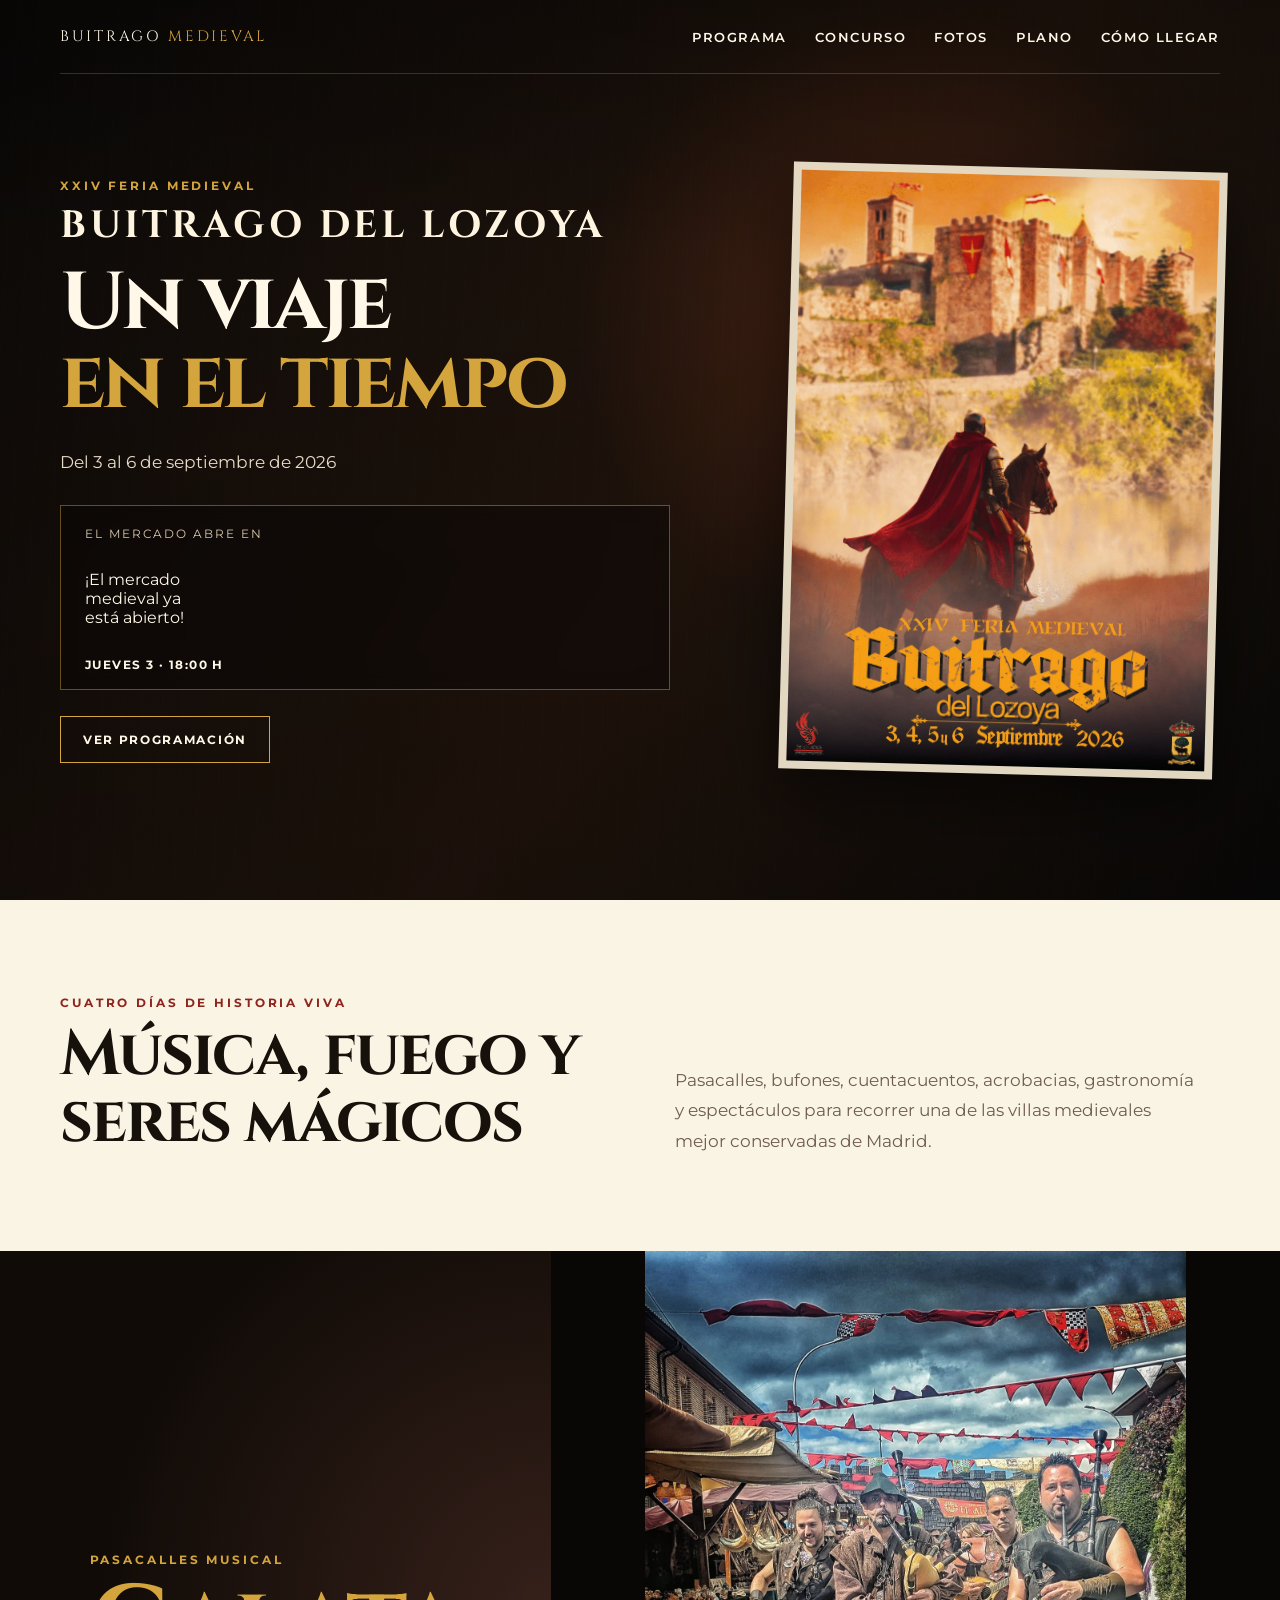
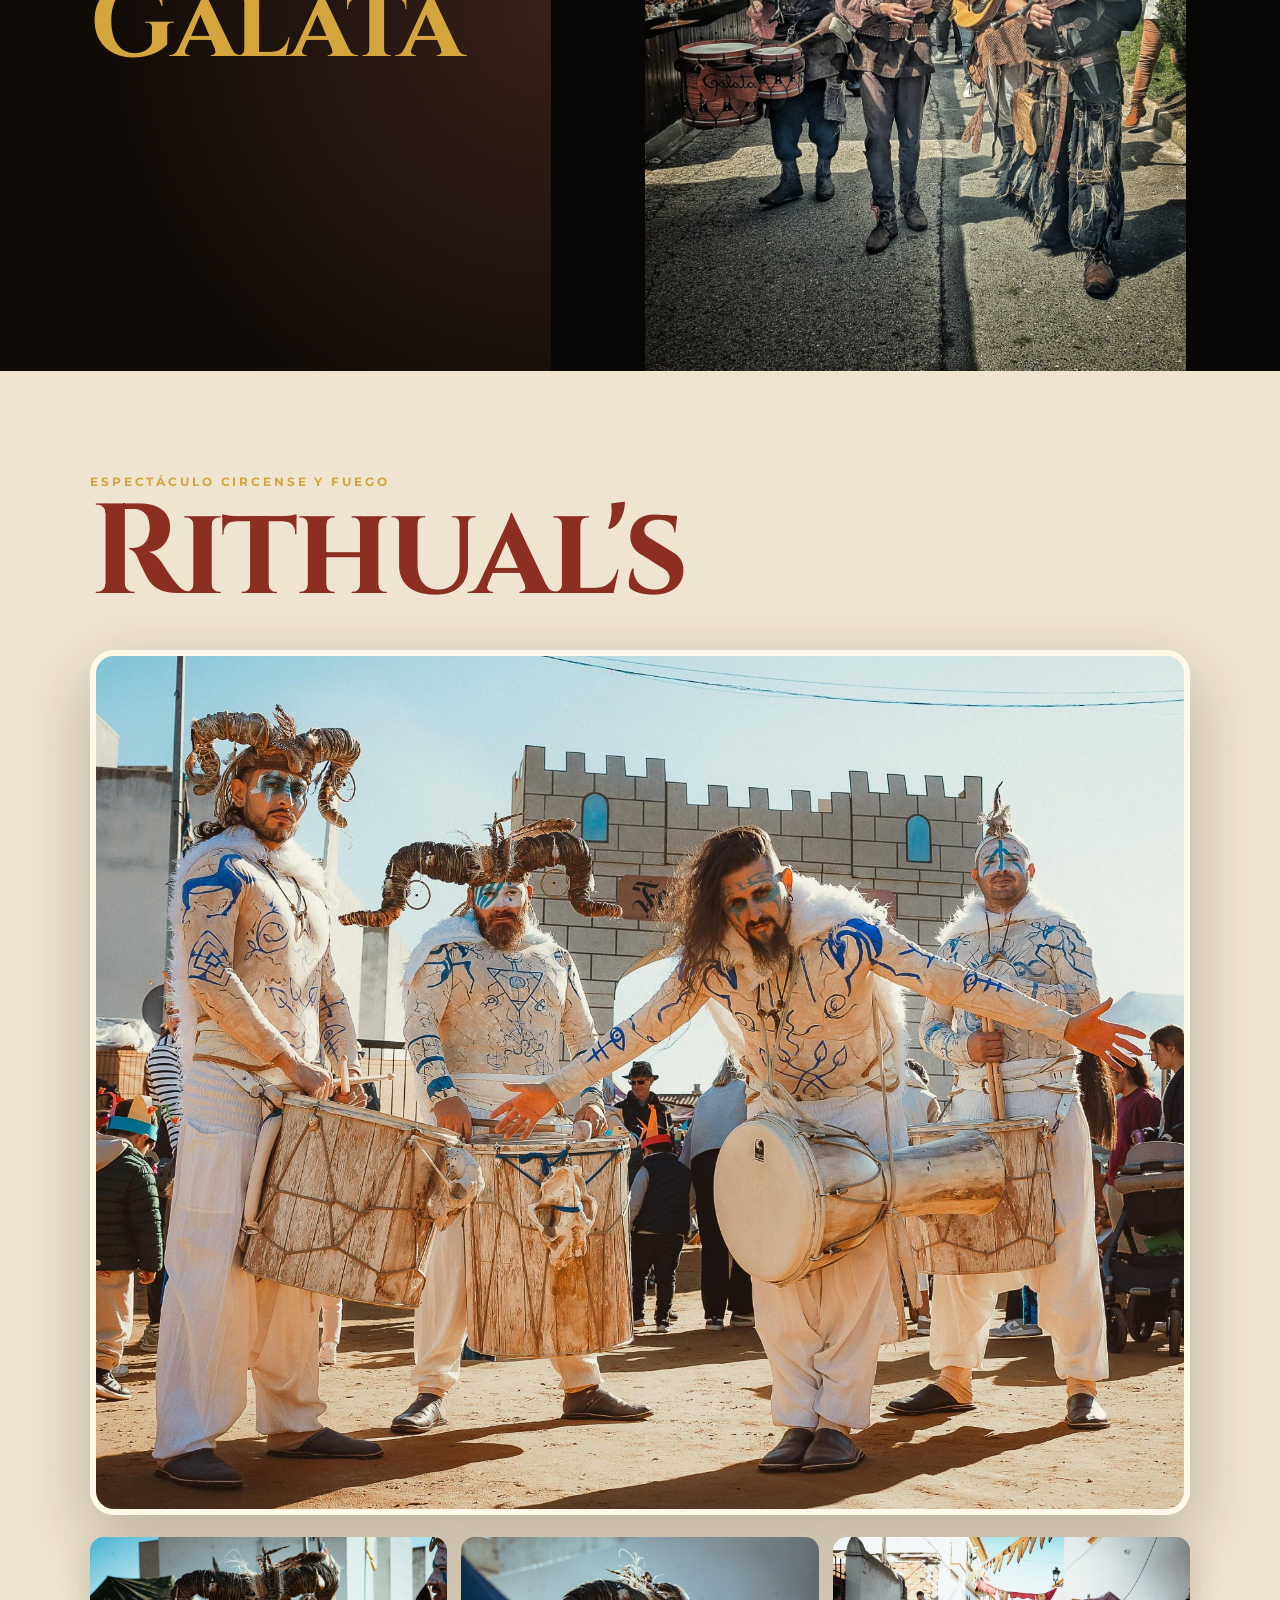
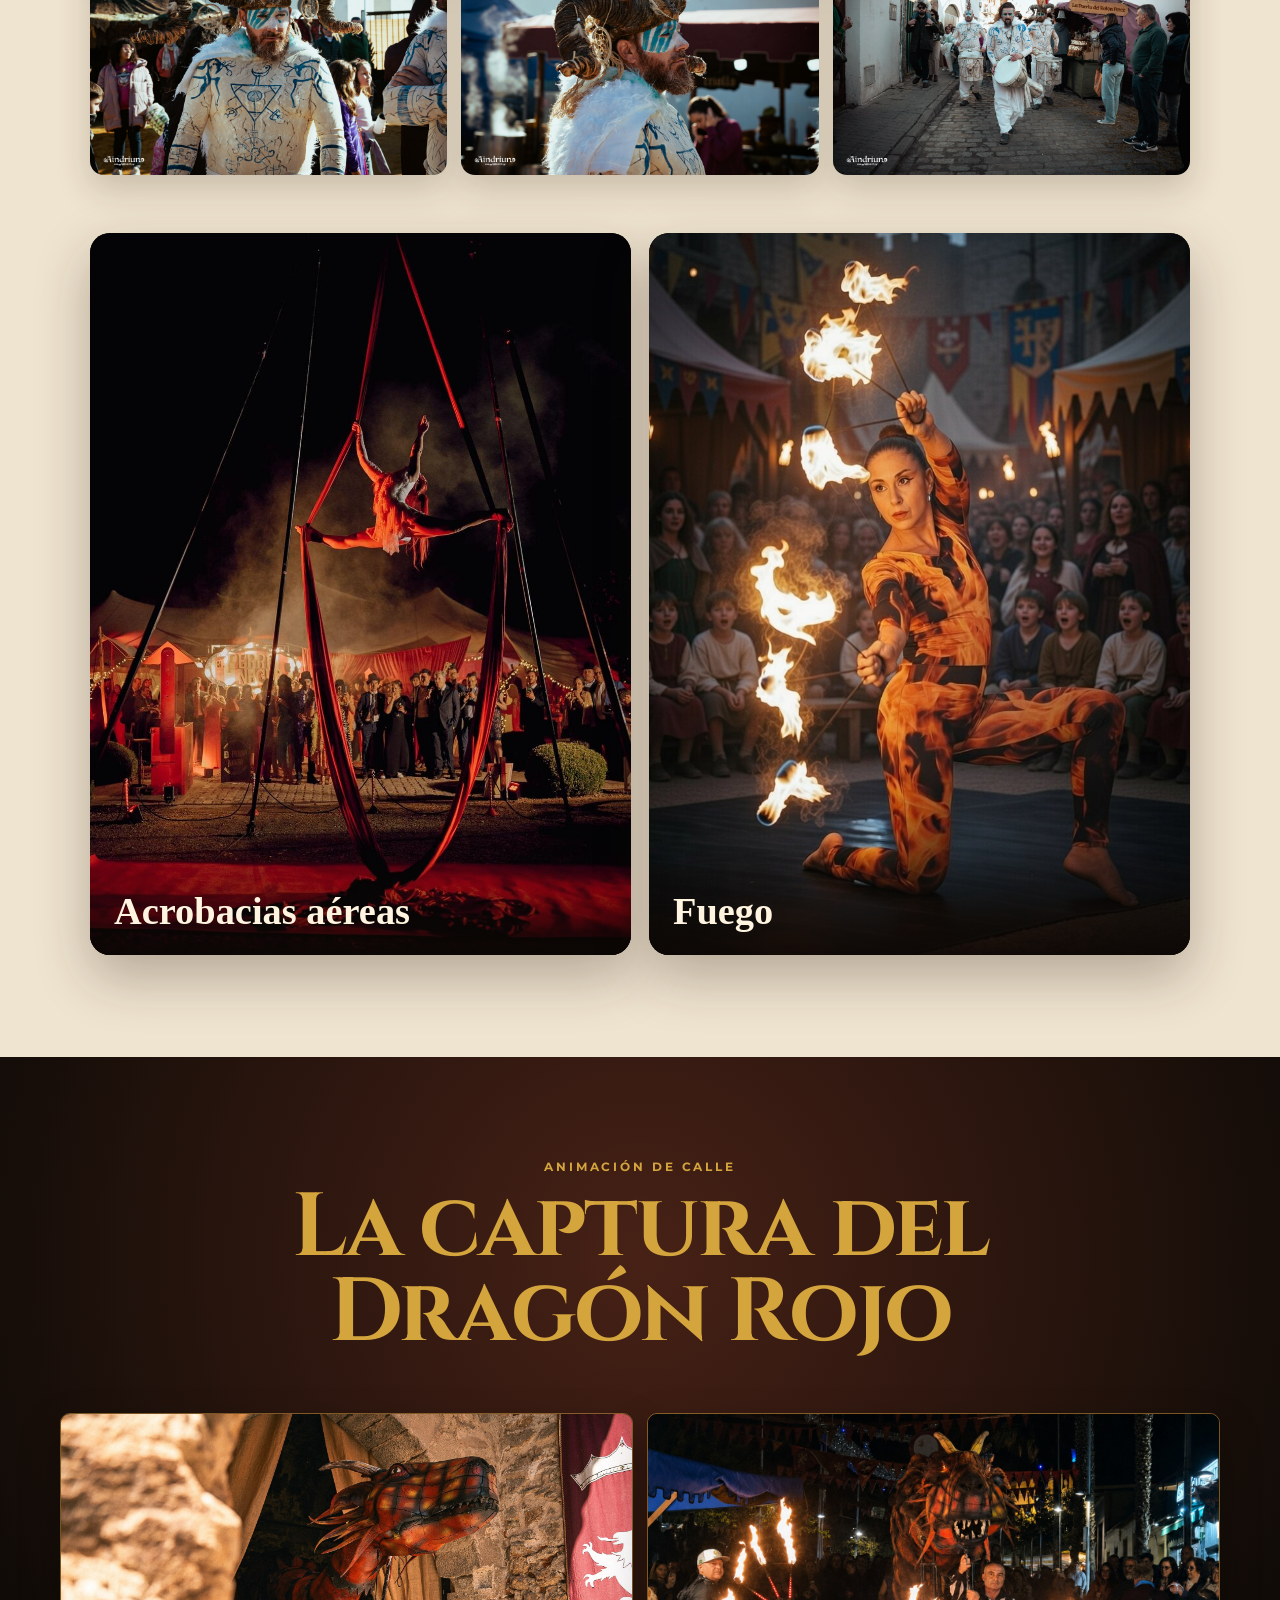
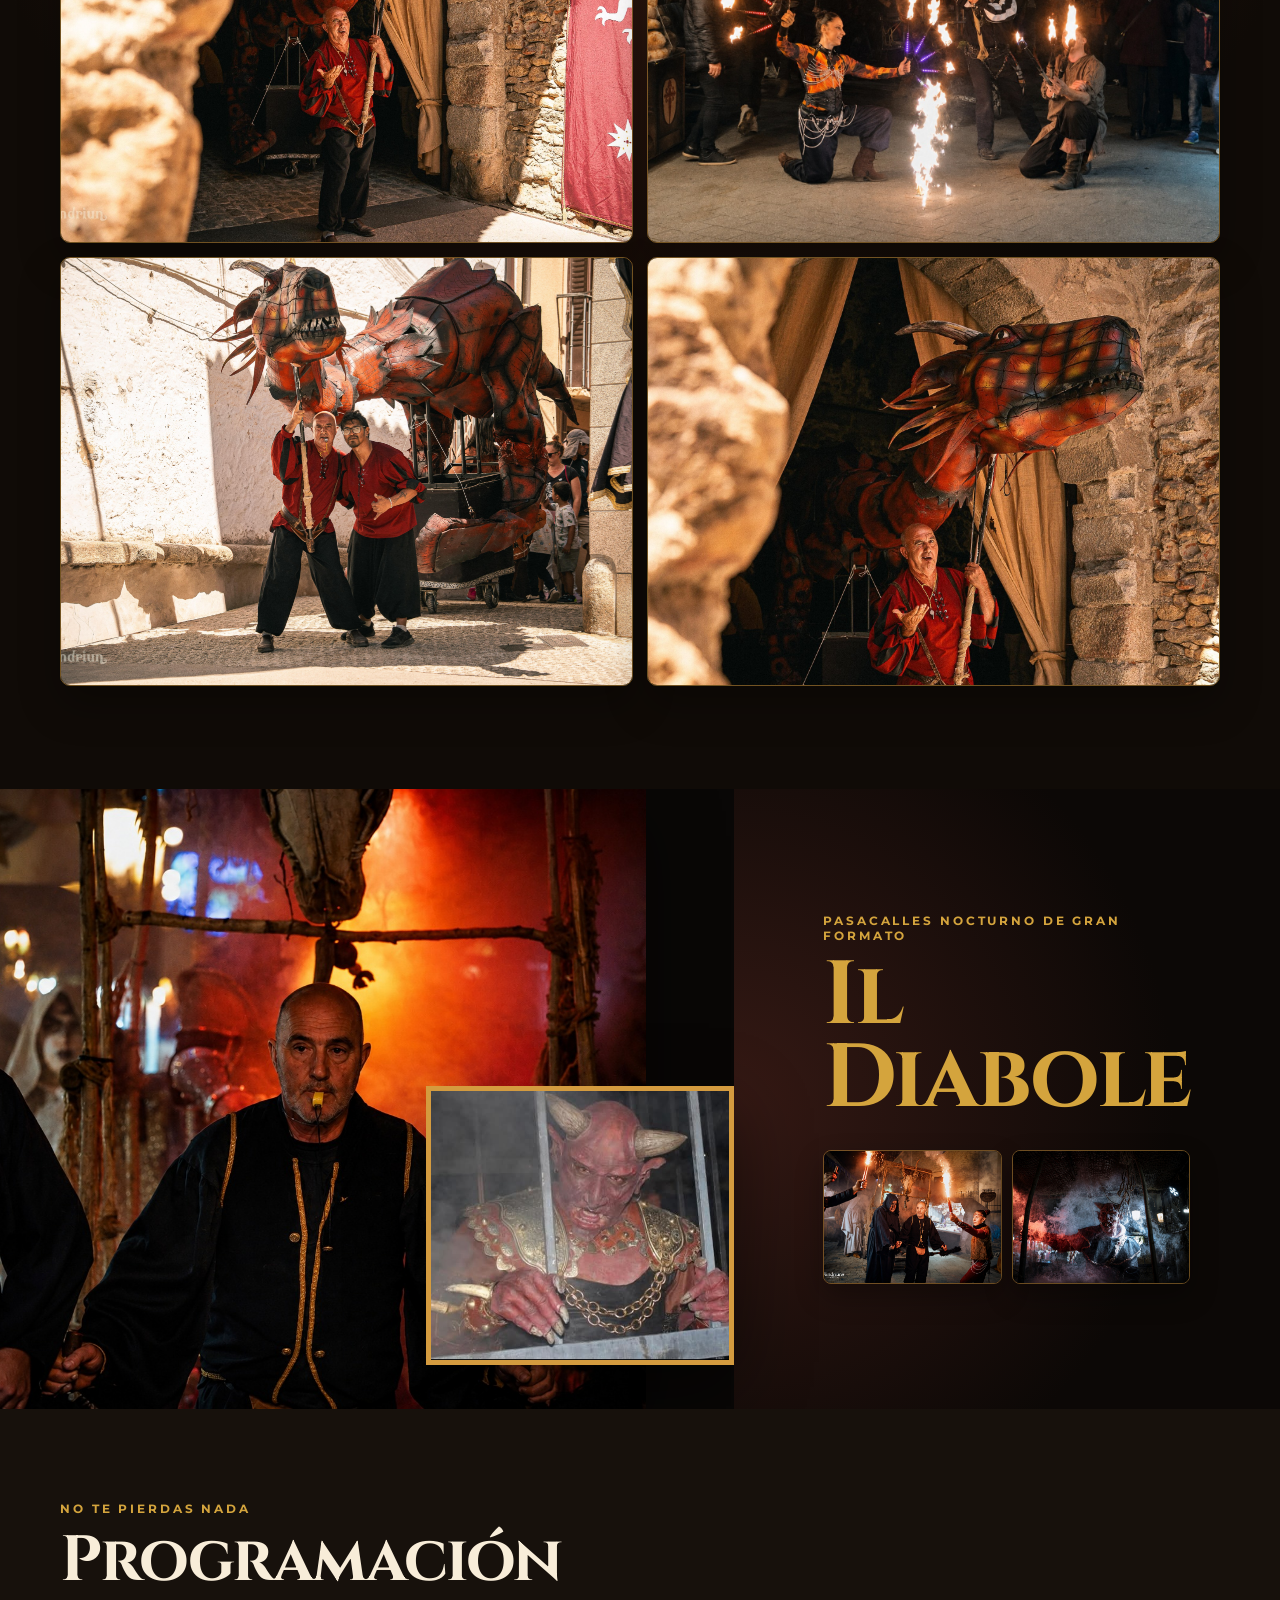
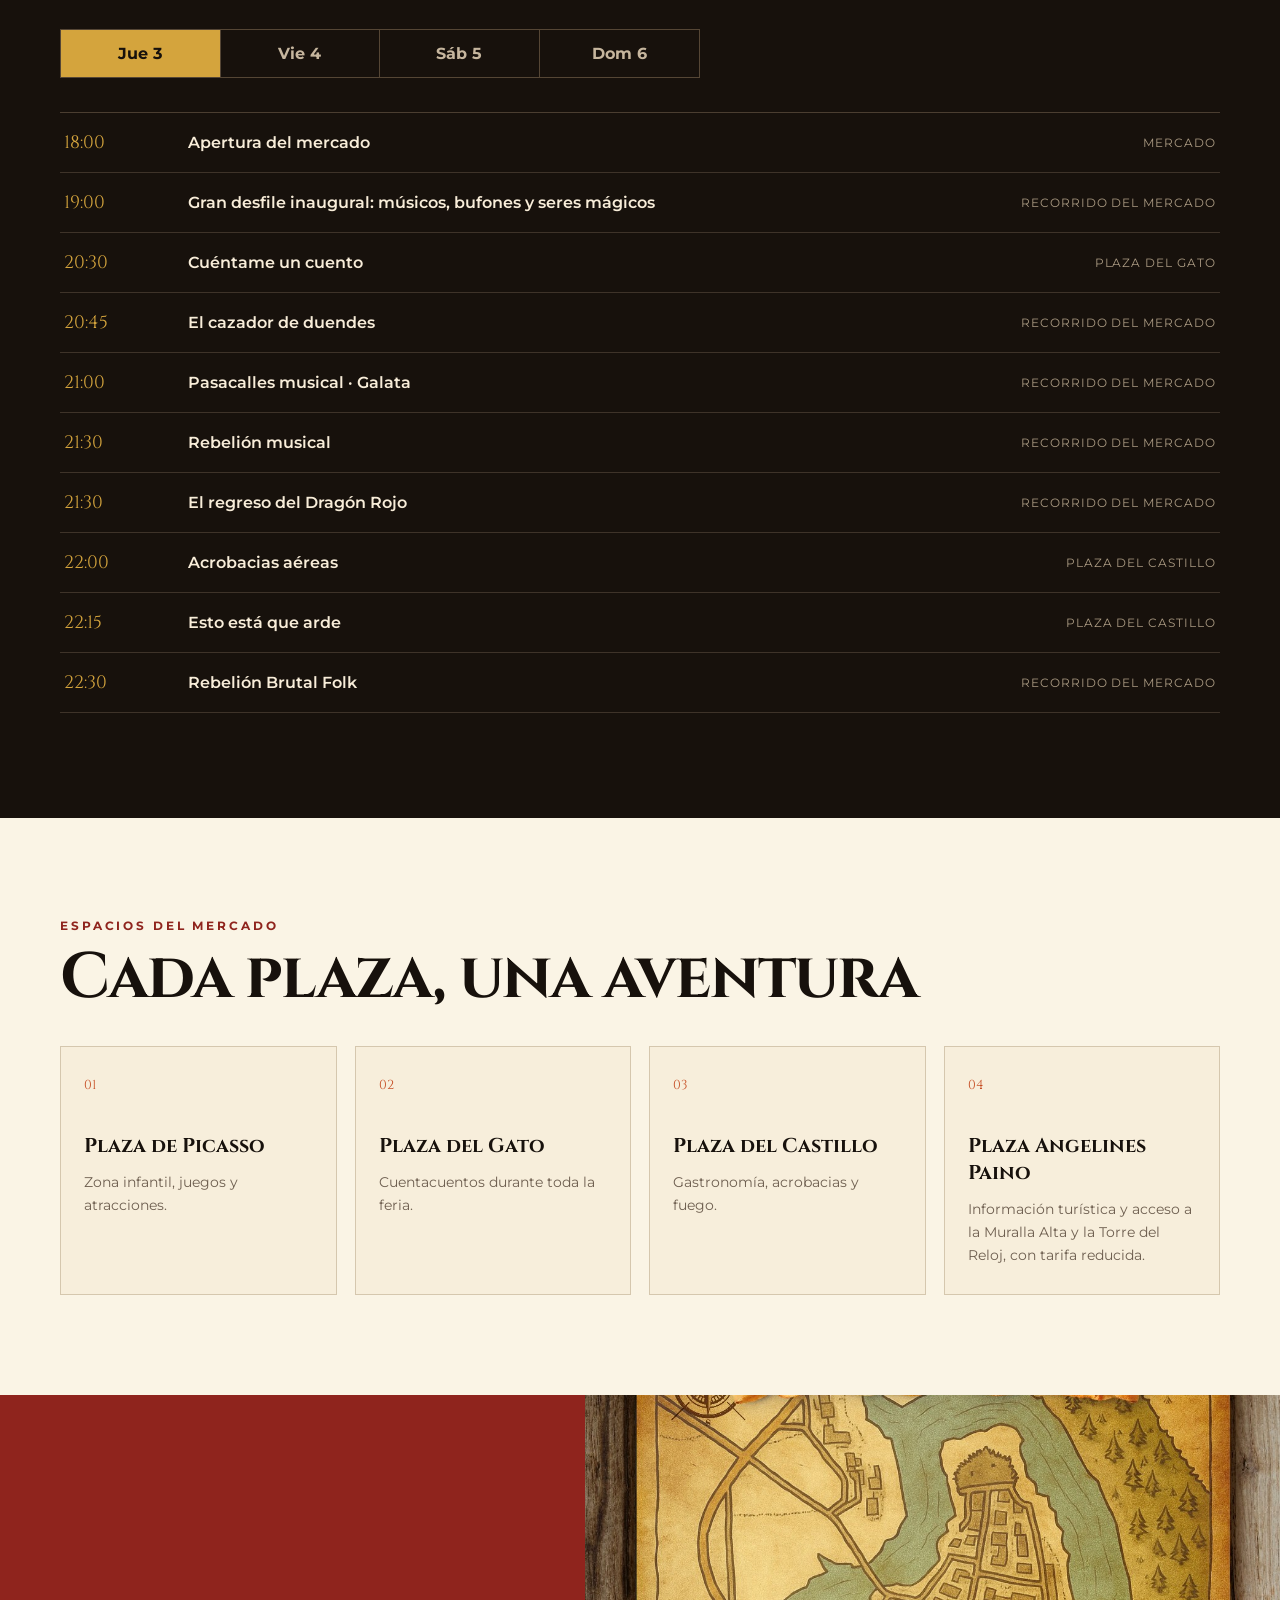
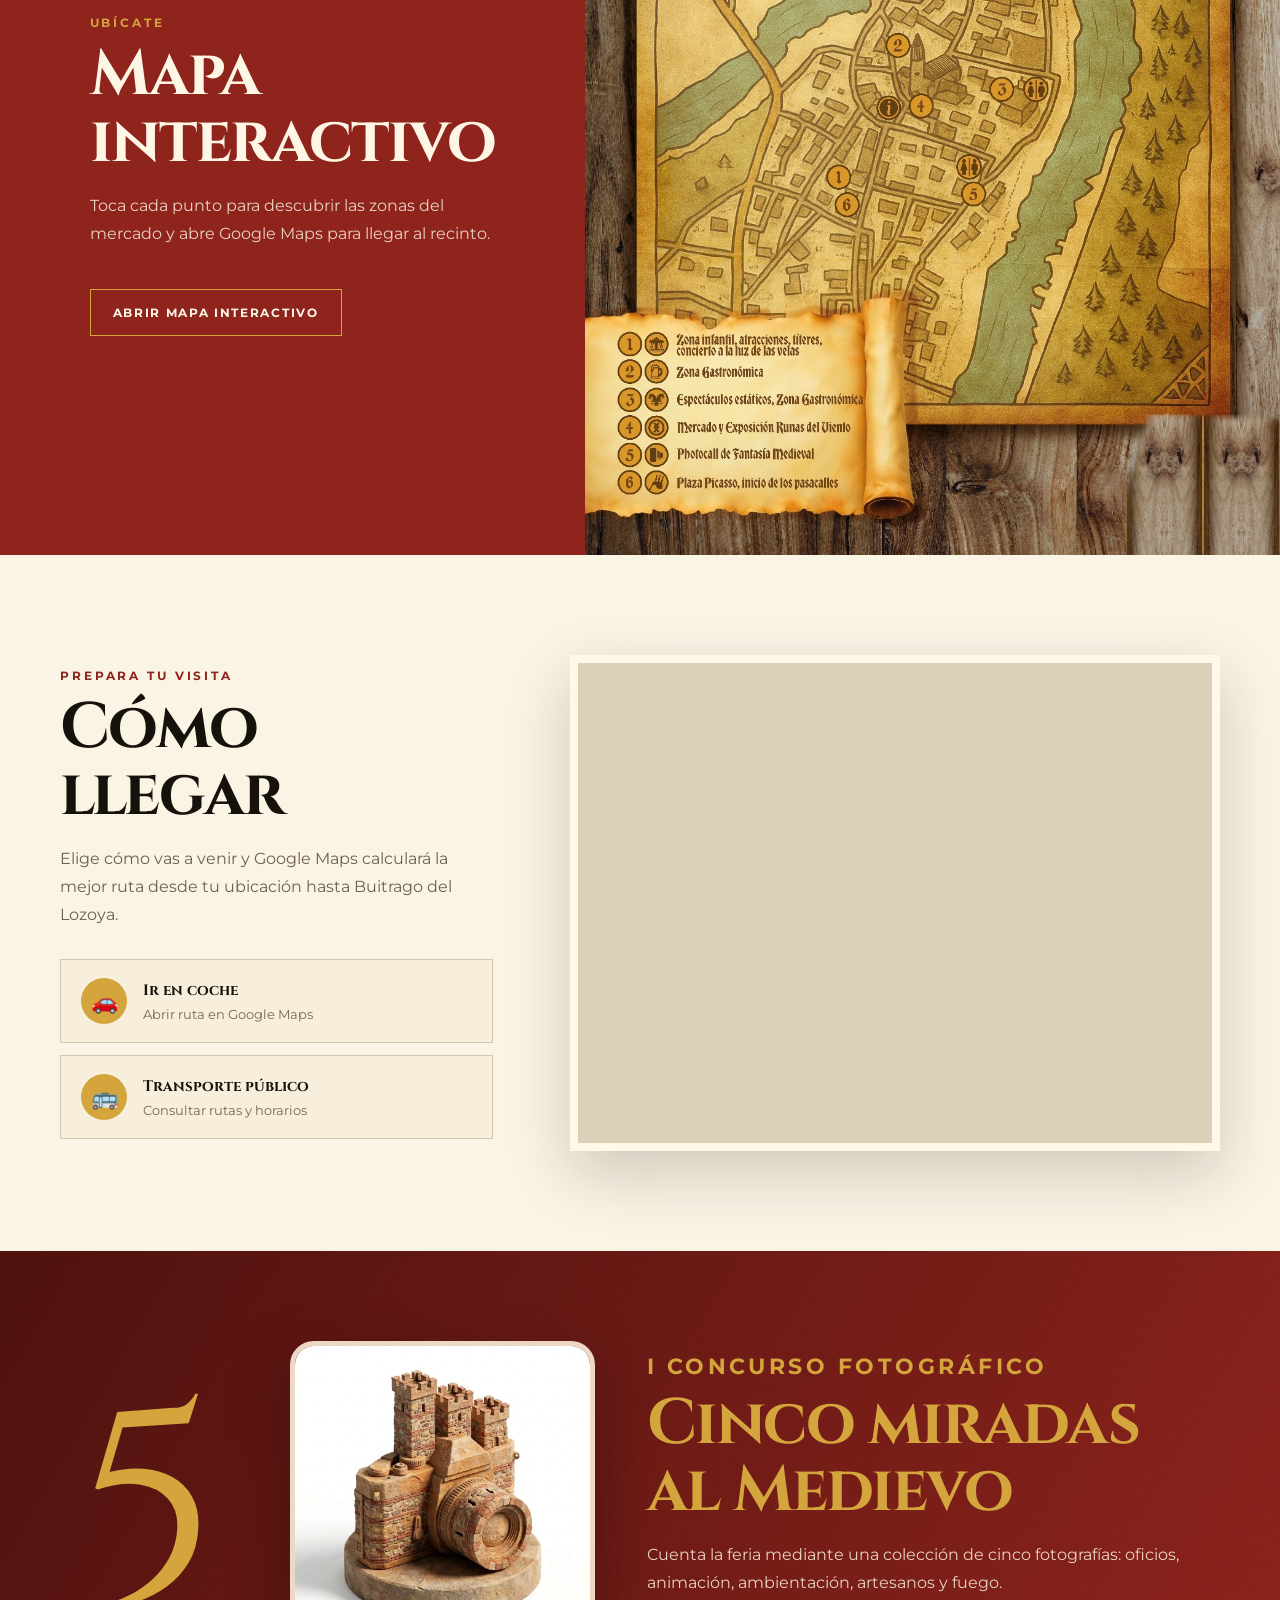
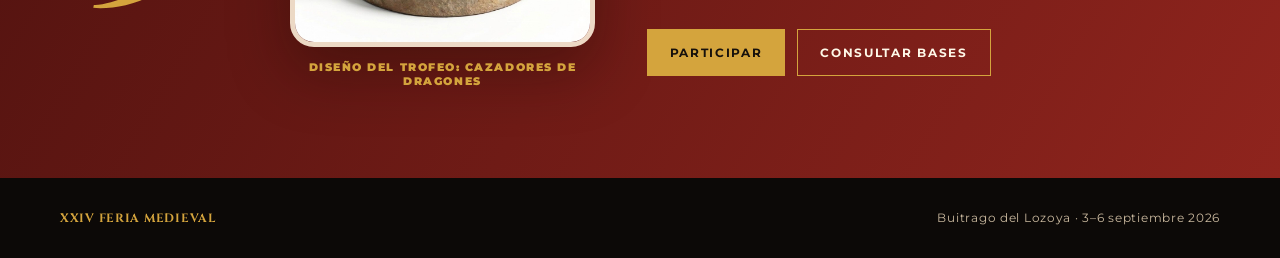
==== index.html @ c76406b0 "Añade Galata y amplía La captura del Dragón" ====
<!doctype html>
<html lang="es">
<head>
  <meta charset="utf-8">
  <meta name="viewport" content="width=device-width, initial-scale=1">
  <meta name="theme-color" content="#17110c">
  <meta name="description" content="Cuenta atrás y programación de la XXIV Feria Medieval de Buitrago del Lozoya, del 3 al 6 de septiembre de 2026.">
  <title>XXIV Feria Medieval · Buitrago del Lozoya</title>
  <link rel="stylesheet" href="styles.css">
</head>
<body>
  <header class="hero" id="inicio">
    <div class="hero-shade"></div>
    <nav class="nav wrap" aria-label="Navegación principal">
      <a class="brand" href="#inicio">BUITRAGO <span>MEDIEVAL</span></a>
      <div class="nav-links">
        <a href="#programa">Programa</a>
        <a href="concurso.html">Concurso</a>
        <a href="#il-diabole">Fotos</a>
        <a href="#plano">Plano</a>
        <a href="#como-llegar">Cómo llegar</a>
      </div>
    </nav>

    <div class="hero-grid wrap">
      <div class="hero-copy">
        <p class="eyebrow">XXIV FERIA MEDIEVAL</p>
        <p class="hero-place">BUITRAGO DEL LOZOYA</p>
        <h1>Un viaje<br><em>en el tiempo</em></h1>
        <p class="lead">Del 3 al 6 de septiembre de 2026</p>

        <section class="countdown-panel" aria-label="Cuenta atrás para la apertura">
          <p class="countdown-title">El mercado abre en</p>
          <div class="countdown" id="countdown" aria-live="polite">
            <div><strong id="days">--</strong><span>Días</span></div>
            <div><strong id="hours">--</strong><span>Horas</span></div>
            <div><strong id="minutes">--</strong><span>Minutos</span></div>
            <div><strong id="seconds">--</strong><span>Segundos</span></div>
          </div>
          <p class="opening">Jueves 3 · 18:00 h</p>
        </section>

        <a class="button" href="#programa">Ver programación</a>
      </div>

      <figure class="poster-frame">
        <img src="assets/cartel.jpg" alt="Cartel de la XXIV Feria Medieval de Buitrago del Lozoya">
      </figure>
    </div>
  </header>

  <main>
    <section class="intro wrap" aria-labelledby="intro-title">
      <div>
        <p class="eyebrow dark">CUATRO DÍAS DE HISTORIA VIVA</p>
        <h2 id="intro-title">Música, fuego y seres mágicos</h2>
      </div>
      <p>Pasacalles, bufones, cuentacuentos, acrobacias, gastronomía y espectáculos para recorrer una de las villas medievales mejor conservadas de Madrid.</p>
    </section>

    <section class="galata-show" id="galata" aria-labelledby="galata-title">
      <div class="galata-copy">
        <p class="eyebrow">PASACALLES MUSICAL</p>
        <h2 id="galata-title">Galata</h2>
      </div>
      <figure class="galata-photo">
        <img src="assets/galata-pasacalles.jpg" alt="Músicos de Galata recorriendo el mercado medieval con gaitas, guitarra y percusión">
      </figure>
    </section>

    <section class="rithuals-show" id="rithuals" aria-labelledby="rithuals-title">
      <div class="rithuals-head">
        <p class="eyebrow">ESPECTÁCULO CIRCENSE Y FUEGO</p>
        <h2 id="rithuals-title">Rithual's</h2>
      </div>
      <figure class="rithuals-solo">
        <img src="assets/animacion-blanca-sola.jpg" alt="Rithual's con personajes fantásticos vestidos de blanco">
      </figure>
      <div class="rithuals-gallery" aria-label="Galería de Rithual's">
        <img src="assets/rithuals-01.jpg" alt="Personajes blancos de Rithual's durante el espectáculo">
        <img src="assets/rithuals-02.jpg" alt="Personaje fantástico de Rithual's entre el público">
        <img src="assets/rithuals-03.jpg" alt="Animación de calle de Rithual's">
      </div>
      <div class="rithuals-feature" aria-label="Acrobacias aéreas y fuego">
        <figure>
          <img src="assets/rithuals-05-telas.jpg" alt="Acrobacias aéreas en telas rojas">
          <figcaption>Acrobacias aéreas</figcaption>
        </figure>
        <figure>
          <img src="assets/rithuals-04-fuego.jpg" alt="Artista circense realizando un espectáculo de fuego">
          <figcaption>Fuego</figcaption>
        </figure>
      </div>
    </section>

    <section class="capture-show" id="captura-dragon" aria-labelledby="captura-title">
      <div class="capture-head wrap">
        <p class="eyebrow">ANIMACIÓN DE CALLE</p>
        <h2 id="captura-title">La captura del Dragón Rojo</h2>
      </div>
      <div class="capture-gallery wrap" aria-label="Galería de La captura del Dragón Rojo">
        <img src="assets/captura-dragon-destacada.jpg" alt="El Dragón Rojo aparece por una puerta medieval">
        <img src="assets/captura-dragon-fuego.jpg" alt="El Dragón Rojo acompañado por artistas de fuego durante el pasacalles nocturno">
        <img src="assets/animacion-captura-dragon-rojo-01.jpg" alt="El Dragón Rojo recorre las calles acompañado por sus cuidadores">
        <img src="assets/captura-dragon-detalle.jpg" alt="Detalle de la cabeza del Dragón Rojo y uno de sus cuidadores">
      </div>
    </section>

    <section class="feature-show" id="il-diabole" aria-labelledby="diabole-title">
      <div class="feature-photos">
        <figure class="feature-photo feature-photo-main">
          <img src="assets/il-diabole-04.jpg" alt="Espectáculo nocturno de fuego de Il Diabole">
        </figure>
        <figure class="feature-photo feature-photo-detail">
          <img src="assets/il-diabole-01.jpg" alt="Personaje del pasacalles especial Il Diabole">
        </figure>
      </div>
      <div class="feature-copy">
        <p class="eyebrow">PASACALLES NOCTURNO DE GRAN FORMATO</p>
        <h2 id="diabole-title">Il Diabole</h2>
        <div class="feature-thumbs" aria-label="Galería de Il Diabole">
          <img src="assets/il-diabole-03.jpg" alt="Personajes de Il Diabole durante el pasacalles nocturno">
          <img src="assets/il-diabole-05.jpg" alt="Personaje de gran formato de Il Diabole entre el humo">
        </div>
      </div>
    </section>

    <section class="schedule-section" id="programa" aria-labelledby="program-title">
      <div class="wrap">
        <div class="section-head">
          <p class="eyebrow">NO TE PIERDAS NADA</p>
          <h2 id="program-title">Programación</h2>
        </div>

        <div class="tabs" role="tablist" aria-label="Días de programación">
          <button class="tab active" role="tab" aria-selected="true" data-day="jueves">Jue 3</button>
          <button class="tab" role="tab" aria-selected="false" data-day="viernes">Vie 4</button>
          <button class="tab" role="tab" aria-selected="false" data-day="sabado">Sáb 5</button>
          <button class="tab" role="tab" aria-selected="false" data-day="domingo">Dom 6</button>
        </div>

        <div id="schedule" class="schedule-list"></div>
      </div>
    </section>

    <section class="places wrap" aria-labelledby="places-title">
      <div class="section-head light">
        <p class="eyebrow dark">ESPACIOS DEL MERCADO</p>
        <h2 id="places-title">Cada plaza, una aventura</h2>
      </div>
      <div class="place-grid">
        <article><span>01</span><h3>Plaza de Picasso</h3><p>Zona infantil, juegos y atracciones.</p></article>
        <article><span>02</span><h3>Plaza del Gato</h3><p>Cuentacuentos durante toda la feria.</p></article>
        <article><span>03</span><h3>Plaza del Castillo</h3><p>Gastronomía, acrobacias y fuego.</p></article>
        <article><span>04</span><h3>Plaza Angelines Paino</h3><p>Información turística y acceso a la Muralla Alta y la Torre del Reloj, con tarifa reducida.</p></article>
      </div>
    </section>

    <section class="map-section" id="plano" aria-labelledby="map-title">
      <div class="map-copy">
        <p class="eyebrow">UBÍCATE</p>
        <h2 id="map-title">Mapa interactivo</h2>
        <p>Toca cada punto para descubrir las zonas del mercado y abre Google Maps para llegar al recinto.</p>
        <a class="button map-button" href="mapa_interactivo_buitrago.html">Abrir mapa interactivo</a>
      </div>
      <a class="map-image" href="mapa_interactivo_buitrago.html" aria-label="Abrir el mapa interactivo del mercado">
        <img src="assets/mapa-interactivo.jpg" alt="Mapa interactivo del mercado medieval de Buitrago del Lozoya">
      </a>
    </section>

    <section class="directions-section" id="como-llegar" aria-labelledby="directions-title">
      <div class="wrap directions-grid">
        <div class="directions-copy">
          <p class="eyebrow dark">PREPARA TU VISITA</p>
          <h2 id="directions-title">Cómo llegar</h2>
          <p>Elige cómo vas a venir y Google Maps calculará la mejor ruta desde tu ubicación hasta Buitrago del Lozoya.</p>
          <div class="route-links">
            <a class="route-card" href="https://www.google.com/maps/dir/?api=1&amp;destination=Buitrago+del+Lozoya%2C+Madrid&amp;travelmode=driving" target="_blank" rel="noopener">
              <span class="route-icon" aria-hidden="true">🚗</span>
              <span><strong>Ir en coche</strong><small>Abrir ruta en Google Maps</small></span>
            </a>
            <a class="route-card" href="https://www.google.com/maps/dir/?api=1&amp;destination=Buitrago+del+Lozoya%2C+Madrid&amp;travelmode=transit" target="_blank" rel="noopener">
              <span class="route-icon" aria-hidden="true">🚌</span>
              <span><strong>Transporte público</strong><small>Consultar rutas y horarios</small></span>
            </a>
          </div>
        </div>
        <div class="google-map">
          <iframe title="Mapa de Buitrago del Lozoya en Google Maps" src="https://www.google.com/maps?q=Buitrago+del+Lozoya%2C+Madrid&amp;output=embed" loading="lazy" referrerpolicy="no-referrer-when-downgrade" allowfullscreen></iframe>
        </div>
      </div>
    </section>

    <section class="contest-teaser" id="concurso" aria-labelledby="contest-title">
      <div class="wrap contest-teaser-grid">
        <div class="contest-number" aria-hidden="true">5</div>
        <figure class="contest-trophy">
          <img src="assets/trofeo-concurso.jpg" alt="Trofeo del I Concurso Fotográfico Cinco miradas al Medievo">
          <figcaption>Diseño del trofeo: Cazadores de Dragones</figcaption>
        </figure>
        <div class="contest-copy">
          <p class="eyebrow">I CONCURSO FOTOGRÁFICO</p>
          <h2 id="contest-title">Cinco miradas<br>al Medievo</h2>
          <p>Cuenta la feria mediante una colección de cinco fotografías: oficios, animación, ambientación, artesanos y fuego.</p>
          <div class="contest-actions">
            <a class="button contest-primary" href="concurso.html#participa">Participar</a>
            <a class="button" href="concurso.html#bases">Consultar bases</a>
          </div>
        </div>
      </div>
    </section>
  </main>

  <footer>
    <div class="wrap footer-inner">
      <strong>XXIV FERIA MEDIEVAL</strong>
      <span>Buitrago del Lozoya · 3–6 septiembre 2026</span>
    </div>
  </footer>

  <script src="app.js"></script>
</body>
</html>
---- styles.css ----
@import url('https://fonts.googleapis.com/css2?family=Cinzel:wght@600;700;800&family=Montserrat:wght@400;500;600;700&display=swap');

:root {
  --ink: #17110c;
  --cream: #f1e7cf;
  --paper: #faf4e5;
  --gold: #d4a43d;
  --orange: #c64e24;
  --red: #8f241d;
  --muted: #806f5d;
  --serif: 'Cinzel', Georgia, serif;
  --sans: 'Montserrat', system-ui, sans-serif;
}

* { box-sizing: border-box; }
html { scroll-behavior: smooth; }
body { margin: 0; color: var(--ink); background: var(--paper); font-family: var(--sans); }
img { display: block; max-width: 100%; }
a { color: inherit; text-decoration: none; }
button { font: inherit; }
.wrap { width: min(1160px, calc(100% - 40px)); margin-inline: auto; }

.hero {
  position: relative;
  min-height: 100svh;
  overflow: hidden;
  color: #fff8e8;
  background:
    radial-gradient(circle at 70% 35%, rgba(198,78,36,.24), transparent 30%),
    linear-gradient(125deg, #090807 0%, #21140c 56%, #090807 100%);
}
.hero::before {
  content: '';
  position: absolute;
  inset: 0;
  opacity: .19;
  background-image: repeating-linear-gradient(93deg, transparent 0 18px, rgba(255,255,255,.04) 19px 20px);
  mix-blend-mode: overlay;
}
.hero-shade { position: absolute; inset: 0; background: linear-gradient(to bottom, rgba(0,0,0,.28), transparent 28%, rgba(0,0,0,.2)); }
.nav { position: relative; z-index: 2; display: flex; align-items: center; justify-content: space-between; padding: 26px 0; border-bottom: 1px solid rgba(255,255,255,.16); }
.brand { font-family: var(--serif); font-size: 15px; letter-spacing: .18em; }
.brand span { color: var(--gold); }
.nav-links { display: flex; gap: 28px; font-size: 13px; font-weight: 600; text-transform: uppercase; letter-spacing: .12em; }
.nav-links a:hover { color: var(--gold); }

.hero-grid { position: relative; z-index: 1; display: grid; grid-template-columns: 1.08fr .72fr; gap: 76px; align-items: center; min-height: calc(100svh - 91px); padding: 54px 0 70px; }
.eyebrow { margin: 0 0 12px; color: var(--gold); font-size: 12px; font-weight: 700; letter-spacing: .24em; }
.eyebrow.dark { color: var(--red); }
.hero-place { margin: 0 0 18px; color: #fff4df; font-family: var(--serif); font-size: clamp(22px, 3vw, 38px); font-weight: 700; line-height: 1.1; letter-spacing: .1em; }
h1, h2, h3 { font-family: var(--serif); }
h1 { margin: 0; max-width: 720px; font-size: clamp(48px, 6.3vw, 88px); line-height: .98; letter-spacing: -.035em; }
h1 em { color: var(--gold); font-style: normal; }
.lead { margin: 26px 0 28px; color: #e8dcc8; font-size: 17px; line-height: 1.7; }
.countdown-panel { max-width: 610px; padding: 20px 24px 17px; border: 1px solid rgba(212,164,61,.45); background: rgba(8,7,6,.42); backdrop-filter: blur(8px); }
.countdown-title { margin: 0 0 13px; font-size: 12px; text-transform: uppercase; letter-spacing: .16em; color: #d8c8ac; }
.countdown { display: grid; grid-template-columns: repeat(4, 1fr); gap: 10px; }
.countdown div { display: flex; flex-direction: column; }
.countdown strong { font-family: var(--serif); color: var(--gold); font-size: clamp(30px, 4.3vw, 54px); line-height: 1; }
.countdown span { margin-top: 6px; font-size: 10px; text-transform: uppercase; letter-spacing: .12em; color: #d8c8ac; }
.opening { margin: 14px 0 0; font-size: 12px; font-weight: 700; letter-spacing: .12em; text-transform: uppercase; }
.button { display: inline-flex; align-items: center; justify-content: center; margin-top: 26px; padding: 15px 22px; border: 1px solid var(--gold); color: #fff8e8; background: transparent; font-size: 12px; font-weight: 700; text-transform: uppercase; letter-spacing: .14em; cursor: pointer; transition: .2s ease; }
.button:hover { background: var(--gold); color: var(--ink); }
.poster-frame { margin: 0; transform: rotate(1.5deg); box-shadow: 0 26px 70px rgba(0,0,0,.55); border: 8px solid rgba(241,231,207,.93); }
.poster-frame img { width: 100%; }

.intro { display: grid; grid-template-columns: 1fr 1fr; gap: 70px; align-items: end; padding: 95px 0; }
h2 { margin: 0; font-size: clamp(36px, 5vw, 64px); line-height: 1.05; letter-spacing: -.03em; }
.intro > p { max-width: 530px; margin: 0; color: #6f5d4c; font-size: 17px; line-height: 1.8; }
.contest-teaser { padding: 90px 0; color: #fff4df; background: linear-gradient(120deg, #4f120f, var(--red)); }
.contest-teaser-grid { display: grid; grid-template-columns: .42fr .72fr 1.35fr; gap: clamp(22px, 4vw, 64px); align-items: center; }
.contest-number { color: var(--gold); font-family: var(--serif); font-size: clamp(150px, 22vw, 310px); line-height: .72; text-align: center; }
.contest-trophy { margin: 0; text-align: center; }
.contest-trophy img { display: block; width: 100%; border: 5px solid rgba(255,244,223,.88); border-radius: 24px; box-shadow: 0 24px 60px rgba(25,8,4,.36); }
.contest-trophy figcaption { margin-top: 13px; color: var(--gold); font-size: 11px; font-weight: 900; letter-spacing: .14em; text-transform: uppercase; }
.contest-teaser h2 { color: var(--gold); }
.contest-teaser p:not(.eyebrow) { max-width: 650px; color: #ead2c3; line-height: 1.75; }
.contest-actions { display: flex; flex-wrap: wrap; gap: 12px; }
.contest-actions .button { margin-top: 16px; }
.contest-actions .contest-primary { color: var(--ink); background: var(--gold); }
.contest-teaser .eyebrow { font-size: clamp(17px, 1.7vw, 26px); letter-spacing: .16em; }
.rithuals-show {
  padding: clamp(54px, 8vw, 110px) clamp(18px, 5vw, 72px);
  color: var(--ink);
  background: #efe4d0;
}
.rithuals-head {
  width: min(100%, 1100px);
  margin: 0 auto 42px;
}
.rithuals-head h2 {
  margin: 0;
  color: #8c2f22;
  font-size: clamp(64px, 10vw, 138px);
  line-height: .84;
}
.rithuals-solo {
  width: min(100%, 1100px);
  margin: 0 auto;
}
.rithuals-solo img {
  display: block;
  width: 100%;
  border: 6px solid #fff8e9;
  border-radius: 24px;
  box-shadow: 0 25px 70px rgba(46,28,17,.28);
}
.rithuals-gallery {
  display: grid;
  width: min(100%, 1100px);
  margin: 22px auto 0;
  grid-template-columns: repeat(3, minmax(0, 1fr));
  gap: 14px;
}
.rithuals-gallery img {
  width: 100%;
  aspect-ratio: 3 / 2;
  object-fit: cover;
  border-radius: 14px;
  box-shadow: 0 14px 34px rgba(46,28,17,.2);
}
.rithuals-feature {
  display: grid;
  width: min(100%, 1100px);
  margin: 58px auto 0;
  grid-template-columns: repeat(2, minmax(0, 1fr));
  gap: 18px;
}
.rithuals-feature figure {
  position: relative;
  margin: 0;
  overflow: hidden;
  border-radius: 20px;
  background: #140b08;
  box-shadow: 0 22px 54px rgba(46,28,17,.3);
}
.rithuals-feature img {
  display: block;
  width: 100%;
  aspect-ratio: 3 / 4;
  object-fit: cover;
}
.rithuals-feature figcaption {
  position: absolute;
  inset: auto 0 0;
  padding: 42px 24px 22px;
  color: #fff4df;
  font-family: Georgia, serif;
  font-size: clamp(25px, 3vw, 40px);
  font-weight: 800;
  background: linear-gradient(transparent, rgba(12,7,4,.9));
}
.galata-show { display: grid; grid-template-columns: .68fr 1.32fr; min-height: 720px; color: #fff4df; background: #100b07; }
.galata-copy { display: flex; flex-direction: column; justify-content: center; padding: clamp(50px, 7vw, 100px); background: radial-gradient(circle at right, #36201a, #100b07 70%); }
.galata-copy h2 { margin: 0; color: var(--gold); font-size: clamp(64px, 8vw, 118px); line-height: .9; }
.galata-photo { display: grid; place-items: center; min-height: 720px; margin: 0; overflow: hidden; background: #090706; }
.galata-photo img { width: 100%; height: 720px; object-fit: contain; }
.capture-show { padding: clamp(70px, 8vw, 110px) 0; color: #fff4df; background: radial-gradient(circle at 50% 15%, #472116, #100b07 55%); }
.capture-head { margin-bottom: clamp(32px, 5vw, 58px); text-align: center; }
.capture-head h2 { max-width: 960px; margin: 0 auto; color: var(--gold); font-size: clamp(48px, 7vw, 98px); line-height: .94; }
.capture-gallery { display: grid; grid-template-columns: repeat(2, minmax(0, 1fr)); gap: 14px; }
.capture-gallery img { width: 100%; aspect-ratio: 4 / 3; object-fit: cover; border: 1px solid rgba(212,155,63,.5); border-radius: 10px; box-shadow: 0 18px 42px rgba(0,0,0,.3); }
.feature-show { position: relative; display: grid; grid-template-columns: 1.35fr .65fr; min-height: 620px; color: #fff4df; background: #090706; overflow: hidden; }
.feature-photos { position: relative; min-height: 620px; }
.feature-photo { position: absolute; margin: 0; overflow: hidden; box-shadow: 0 22px 70px rgba(0,0,0,.45); }
.feature-photo img { width: 100%; height: 100%; object-fit: cover; }
.feature-photo-main { inset: 0 12% 0 0; }
.feature-photo-detail { right: 0; bottom: 7%; width: 42%; height: 45%; border: 5px solid #d49b3f; }
.feature-copy { display: flex; flex-direction: column; justify-content: center; padding: clamp(45px, 7vw, 100px); background: radial-gradient(circle at left, #351914, #0c0806 70%); }
.feature-copy h2 { margin-bottom: 0; color: var(--gold); font-size: clamp(48px, 7vw, 102px); line-height: .92; }
.feature-thumbs { display: grid; grid-template-columns: repeat(2, minmax(0, 1fr)); gap: 10px; margin-top: 30px; }
.feature-thumbs img { width: 100%; aspect-ratio: 4 / 3; object-fit: cover; border: 1px solid rgba(212,155,63,.45); border-radius: 8px; box-shadow: 0 12px 28px rgba(0,0,0,.32); }

.schedule-section { padding: 92px 0 105px; color: #f8edd9; background: var(--ink); }
.section-head { margin-bottom: 34px; }
.tabs { display: grid; grid-template-columns: repeat(4, 1fr); max-width: 640px; border: 1px solid #554635; }
.tab { padding: 14px; color: #c6b69e; border: 0; border-right: 1px solid #554635; background: transparent; font-weight: 700; cursor: pointer; }
.tab:last-child { border-right: 0; }
.tab.active { color: var(--ink); background: var(--gold); }
.schedule-list { margin-top: 34px; border-top: 1px solid #4b3e31; }
.schedule-item { display: grid; grid-template-columns: 100px 1fr auto; gap: 24px; align-items: center; padding: 17px 4px; border-bottom: 1px solid #3e3329; }
.schedule-time { color: var(--gold); font-family: var(--serif); font-size: 18px; }
.schedule-name { font-weight: 600; line-height: 1.35; }
.schedule-place { color: #a99981; font-size: 12px; text-transform: uppercase; letter-spacing: .08em; text-align: right; }

.places { padding: 100px 0; }
.place-grid { display: grid; grid-template-columns: repeat(4, 1fr); gap: 18px; }
.place-grid article { min-height: 230px; padding: 27px 23px; border: 1px solid #d5c7ae; background: #f7eedb; }
.place-grid span { color: var(--orange); font-family: var(--serif); font-size: 13px; }
.place-grid h3 { margin: 38px 0 12px; font-size: 20px; }
.place-grid p { margin: 0; color: #6e5f50; font-size: 14px; line-height: 1.65; }

.map-section { display: grid; grid-template-columns: .72fr 1.28fr; color: #fff6e5; background: var(--red); }
.map-copy { display: flex; flex-direction: column; justify-content: center; padding: clamp(45px, 7vw, 100px); }
.map-copy p:not(.eyebrow) { max-width: 450px; line-height: 1.7; color: #ead2c3; }
.map-button { align-self: flex-start; }
.map-image { position: relative; display: block; padding: 0; border: 0; overflow: hidden; cursor: pointer; background: #130c09; }
.map-image img { width: 100%; height: 100%; max-height: 760px; object-fit: cover; object-position: center; transition: transform .4s ease; }
.map-image:hover img { transform: scale(1.015); }
.directions-section { padding: 100px 0; background: var(--paper); }
.directions-grid { display: grid; grid-template-columns: .8fr 1.2fr; gap: clamp(35px, 6vw, 85px); align-items: center; }
.directions-copy > p:not(.eyebrow) { max-width: 540px; color: #6e5f50; line-height: 1.75; }
.route-links { display: grid; gap: 12px; margin-top: 30px; }
.route-card { display: flex; align-items: center; gap: 16px; padding: 18px 20px; border: 1px solid #d5c7ae; color: var(--ink); background: #f7eedb; transition: transform .2s ease, border-color .2s ease, box-shadow .2s ease; }
.route-card:hover { transform: translateY(-2px); border-color: var(--orange); box-shadow: 0 12px 30px rgba(55,32,17,.12); }
.route-icon { display: grid; place-items: center; flex: 0 0 46px; height: 46px; border-radius: 50%; background: var(--gold); font-size: 22px; }
.route-card strong, .route-card small { display: block; }
.route-card strong { font-family: var(--serif); font-size: 15px; }
.route-card small { margin-top: 5px; color: #7a6755; }
.google-map { min-height: 480px; border: 8px solid #fff8e9; box-shadow: 0 22px 60px rgba(41,25,14,.2); background: #ddd0b8; }
.google-map iframe { display: block; width: 100%; height: 480px; border: 0; }
footer { padding: 32px 0; color: #c9b89e; background: #0c0907; }
.footer-inner { display: flex; justify-content: space-between; gap: 20px; font-size: 12px; letter-spacing: .06em; }
.footer-inner strong { color: var(--gold); font-family: var(--serif); }


@media (max-width: 900px) {
  .hero-grid { grid-template-columns: 1fr .63fr; gap: 32px; }
  .poster-frame { border-width: 5px; }
  .place-grid { grid-template-columns: 1fr 1fr; }
  .map-section { grid-template-columns: 1fr; }
  .map-image img { max-height: none; }
  .directions-grid { grid-template-columns: 1fr; }
  .feature-show { grid-template-columns: 1fr; }
  .feature-copy { min-height: 260px; }
}

@media (max-width: 680px) {
  .wrap { width: min(100% - 28px, 1160px); }
  .nav { flex-wrap: wrap; gap: 14px; padding: 20px 0; }
  .nav-links { width: 100%; justify-content: space-between; gap: 8px; font-size: 9px; letter-spacing: .06em; }
  .brand { font-size: 12px; }
  .hero-grid { grid-template-columns: 1fr; padding: 58px 0; }
  .hero-copy { text-align: center; }
  .lead { font-size: 15px; }
  .countdown-panel { padding: 18px 12px; }
  .countdown strong { font-size: 34px; }
  .button { margin-top: 22px; }
  .poster-frame { width: min(88%, 420px); margin: 20px auto 0; }
  .intro { grid-template-columns: 1fr; gap: 25px; padding: 70px 0; }
  .contest-teaser { padding: 70px 0; }
  .contest-teaser-grid { grid-template-columns: 1fr; gap: 15px; text-align: center; }
  .contest-number { font-size: 150px; }
  .contest-trophy { width: min(82%, 320px); margin: 0 auto; }
  .contest-actions { justify-content: center; }
  .contest-teaser .eyebrow { font-size: 17px; line-height: 1.25; }
  .rithuals-head { margin-bottom: 28px; text-align: center; }
  .rithuals-head h2 { font-size: clamp(54px, 17vw, 78px); }
  .rithuals-solo img { border-width: 4px; border-radius: 16px; }
  .rithuals-gallery { grid-template-columns: 1fr; gap: 12px; }
  .rithuals-feature { margin-top: 36px; grid-template-columns: 1fr; gap: 14px; }
  .rithuals-feature img { aspect-ratio: 4 / 5; }
  .galata-show { grid-template-columns: 1fr; min-height: 0; }
  .galata-copy { min-height: 230px; padding: 55px 28px 42px; text-align: center; }
  .galata-copy h2 { font-size: clamp(62px, 21vw, 90px); }
  .galata-photo { min-height: 0; }
  .galata-photo img { height: auto; max-height: none; }
  .capture-show { padding: 65px 0; }
  .capture-head { margin-bottom: 30px; }
  .capture-head h2 { font-size: clamp(42px, 12vw, 64px); }
  .capture-gallery { grid-template-columns: repeat(2, minmax(0, 1fr)); gap: 8px; }
  .capture-gallery img { border-radius: 7px; }
  .feature-show, .feature-photos { min-height: 460px; }
  .feature-photo-main { inset: 0; }
  .feature-photo-detail { right: 5%; bottom: 5%; width: 45%; height: 38%; }
  .feature-copy { min-height: 220px; padding: 55px 28px; }
  .feature-thumbs { gap: 8px; margin-top: 24px; }
  .schedule-section, .places { padding: 70px 0; }
  .tabs { width: 100%; }
  .tab { padding: 13px 7px; font-size: 12px; }
  .schedule-item { grid-template-columns: 68px 1fr; gap: 12px; padding: 15px 0; }
  .schedule-place { grid-column: 2; text-align: left; margin-top: -7px; }
  .place-grid { grid-template-columns: 1fr; }
  .place-grid article { min-height: 185px; }
  .map-copy { padding: 60px 28px; }
  .directions-section { padding: 70px 0; }
  .google-map, .google-map iframe { min-height: 390px; height: 390px; }
  .footer-inner { flex-direction: column; }
}

@media (prefers-reduced-motion: reduce) {
  html { scroll-behavior: auto; }
  *, *::before, *::after { transition: none !important; }
}
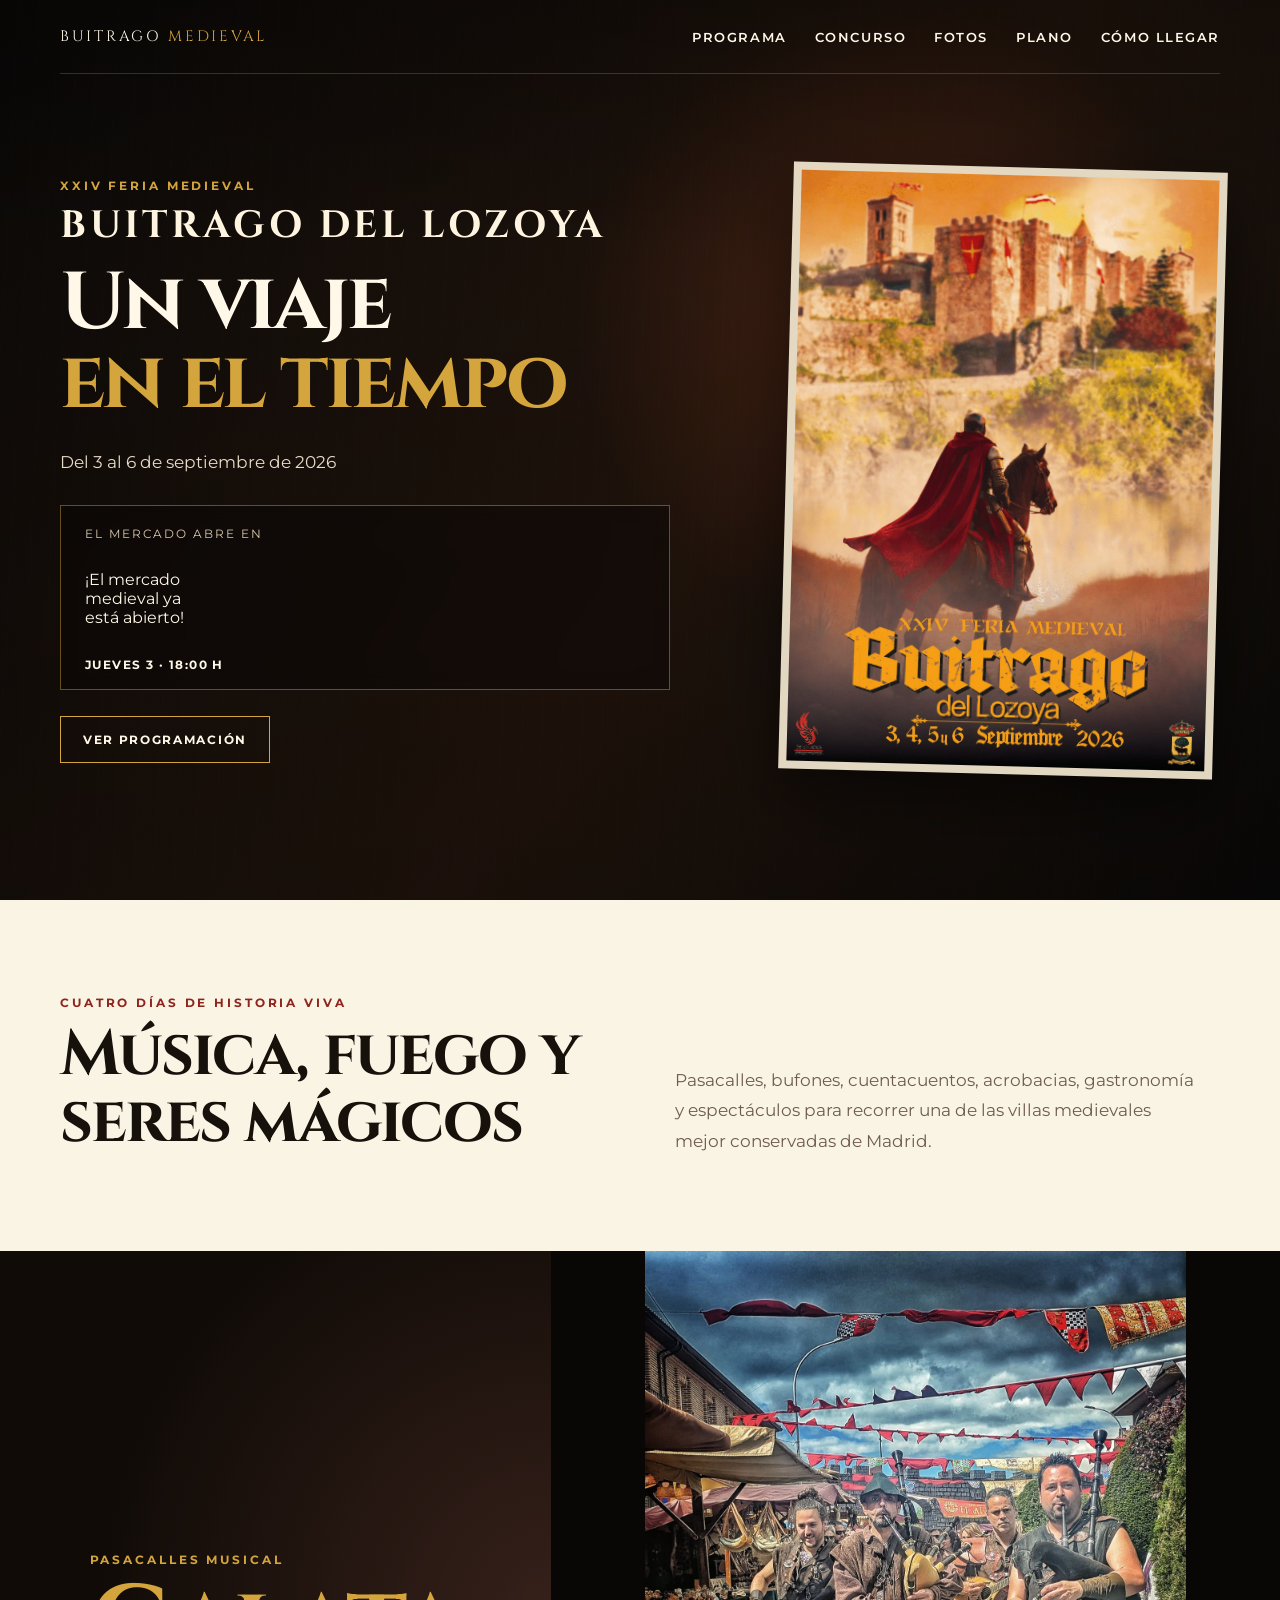
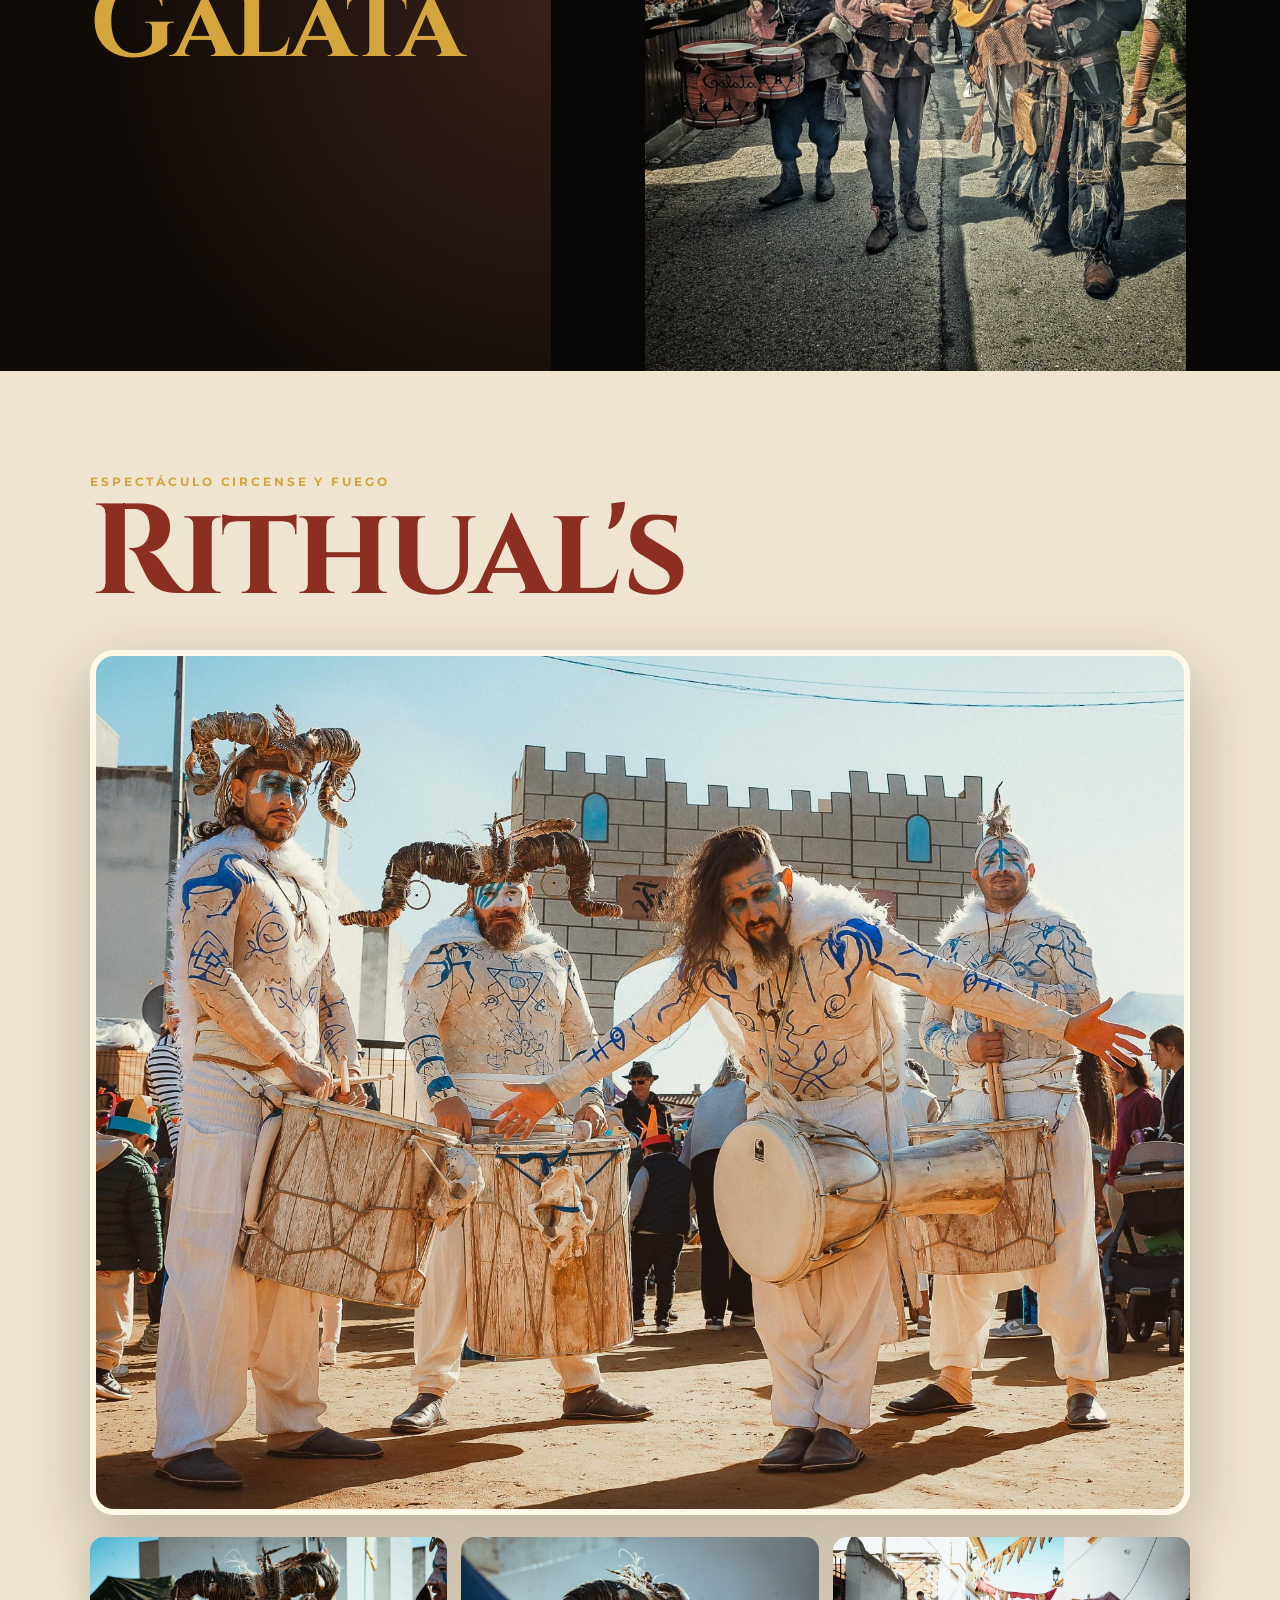
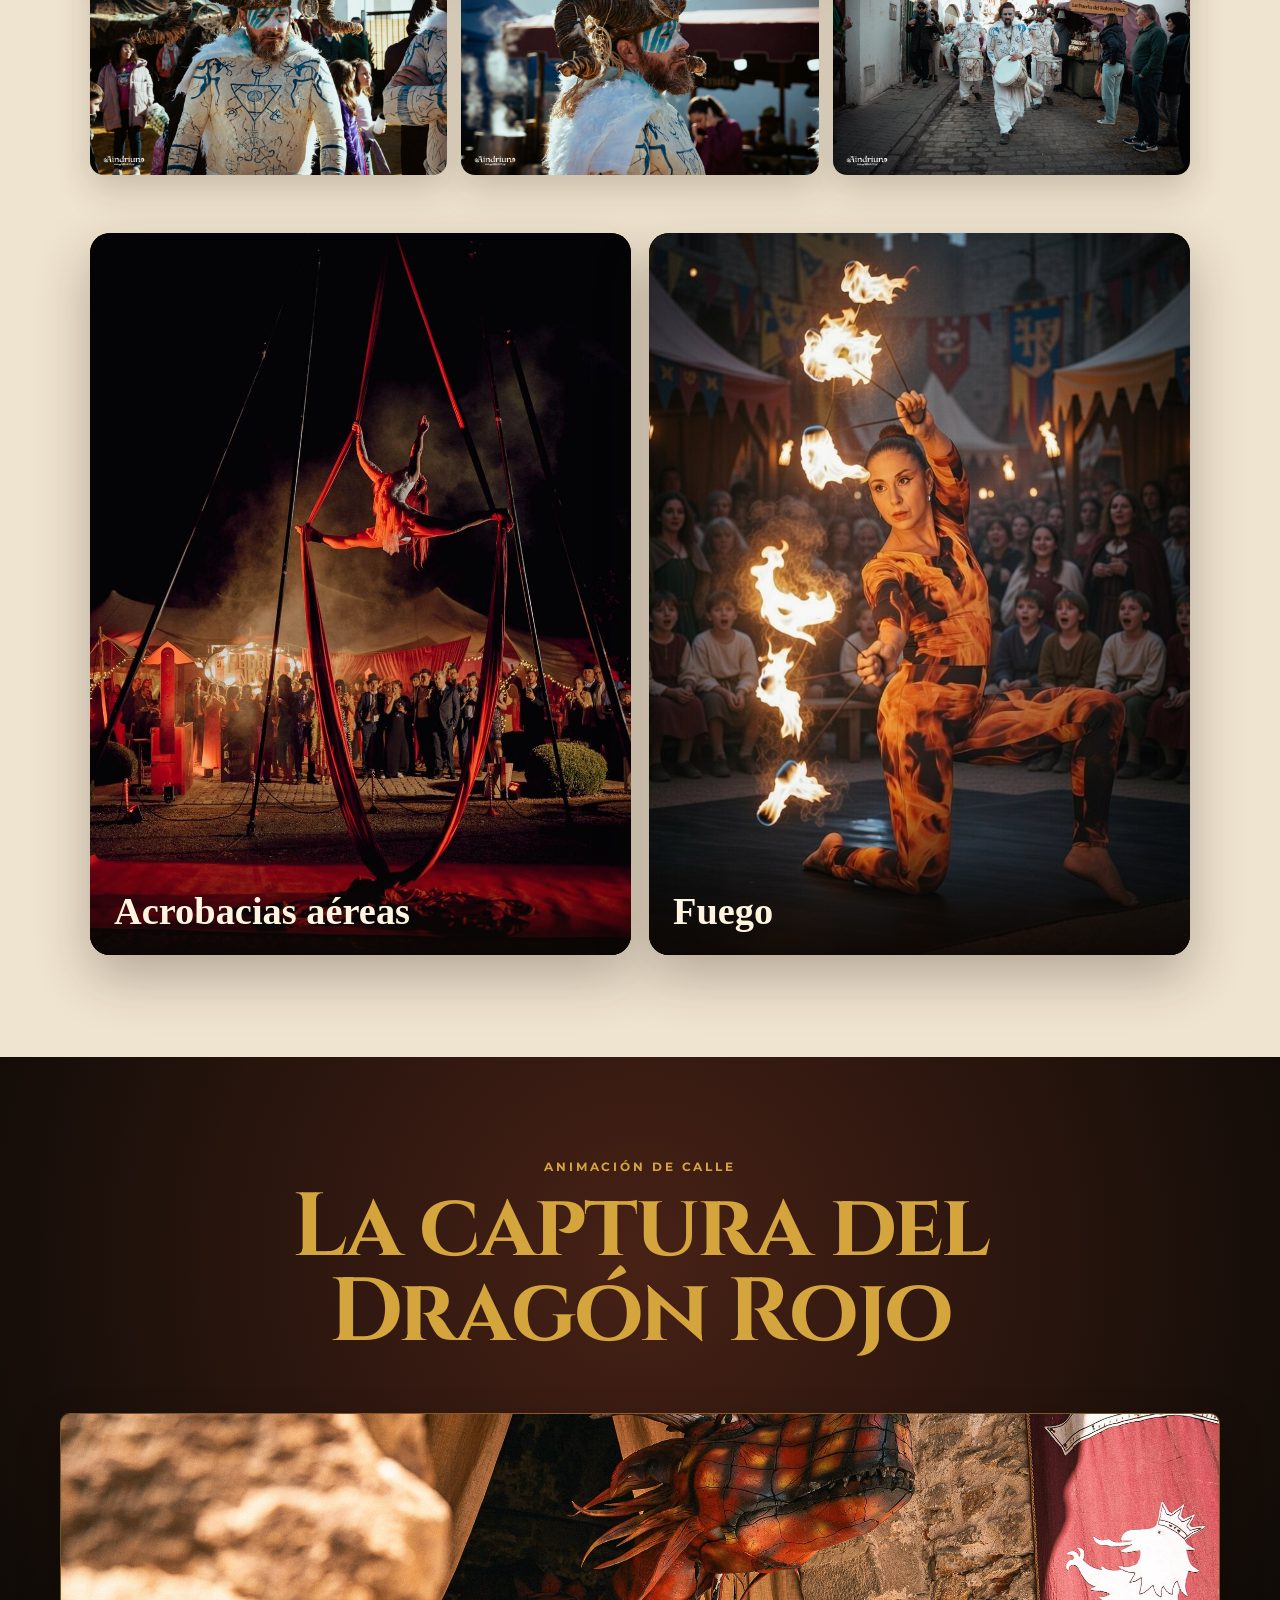
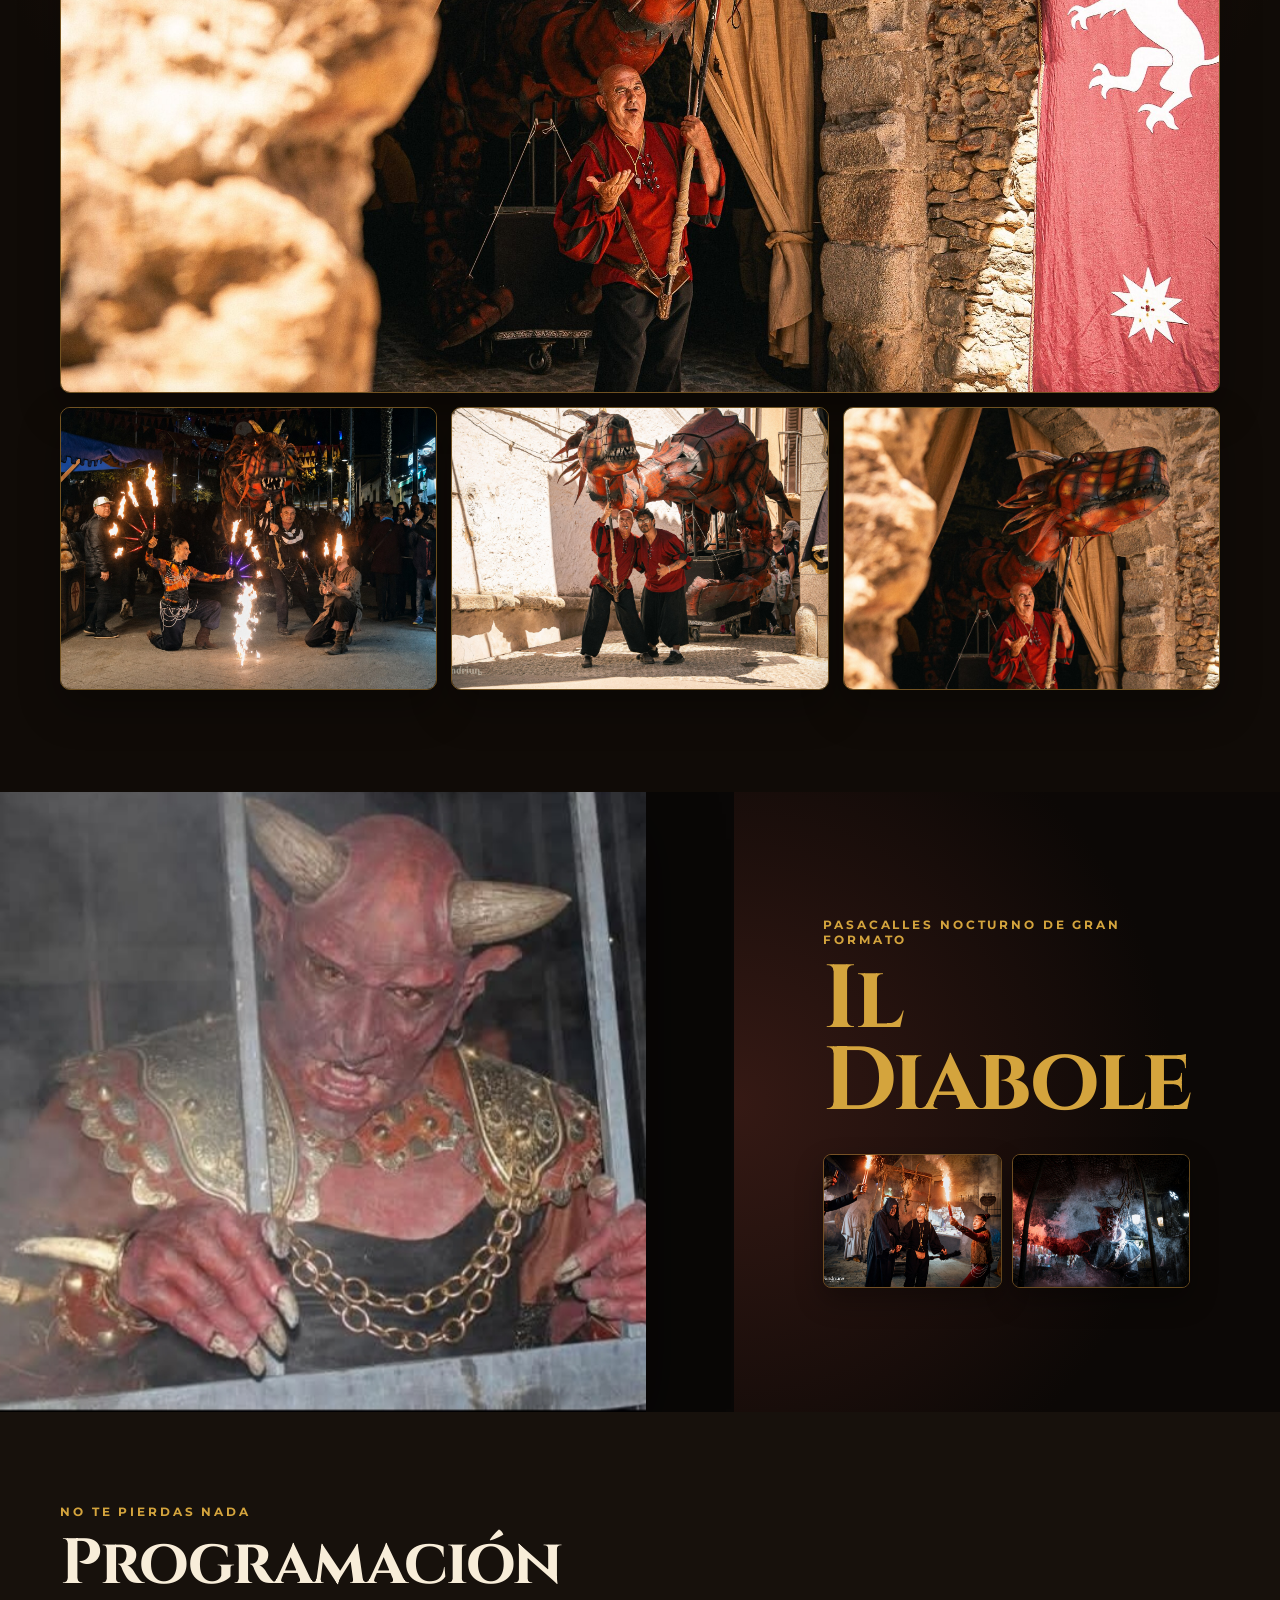
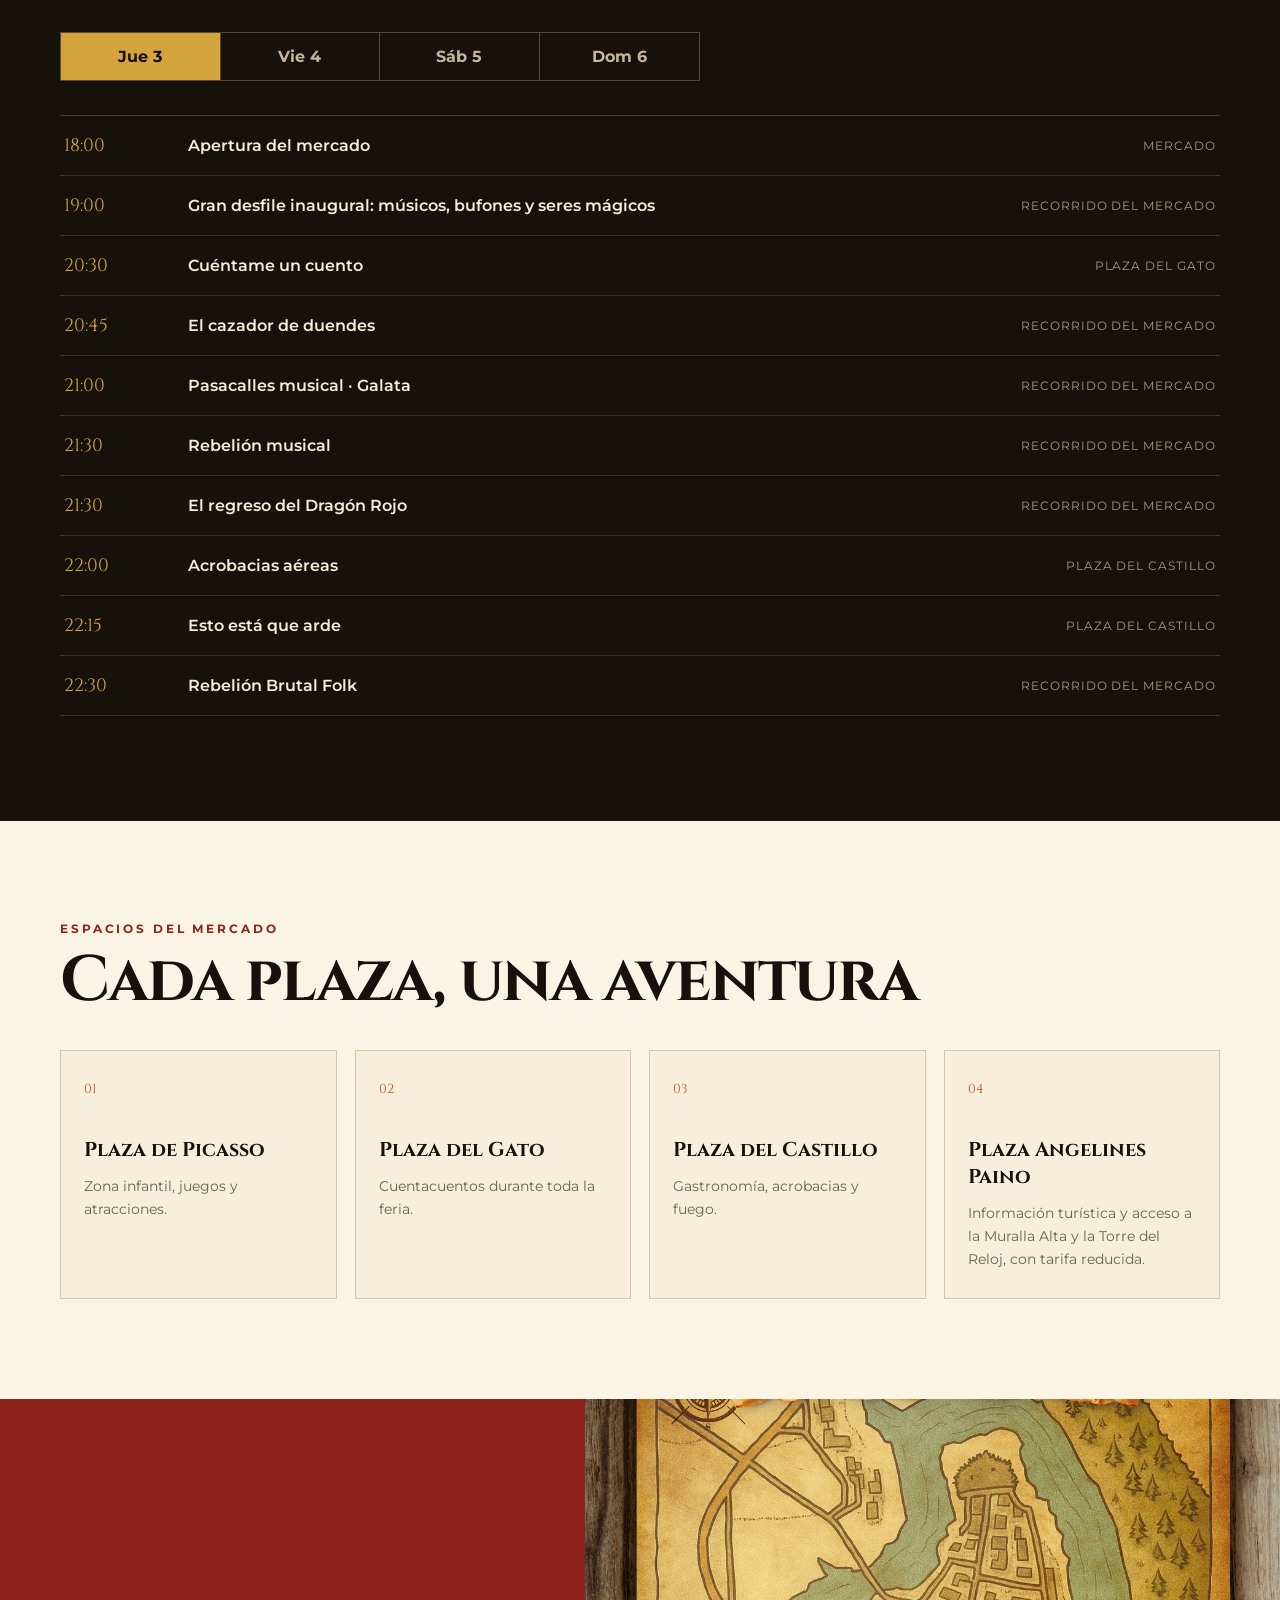
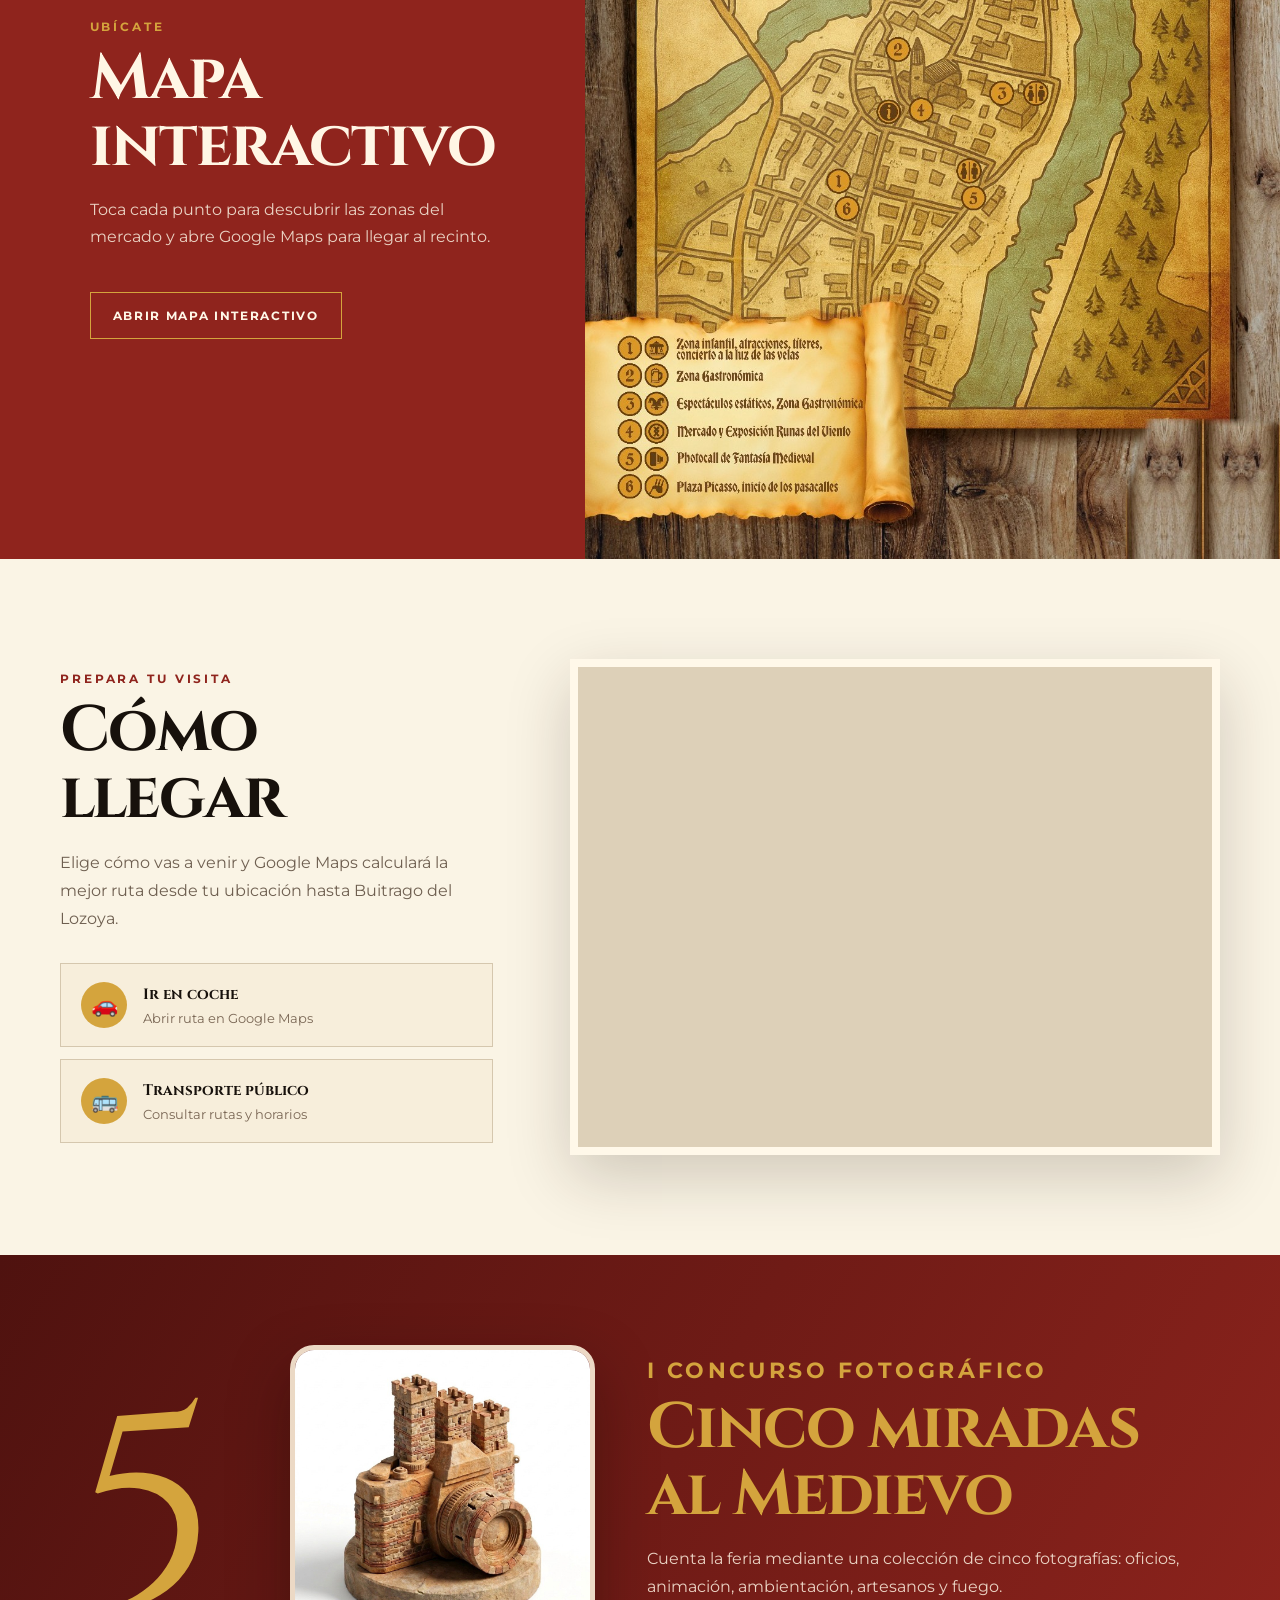
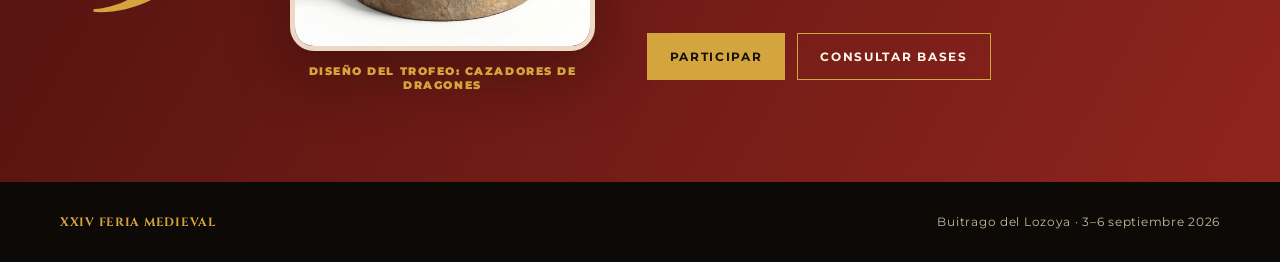
==== commit d83e188b: "Retira la última imagen señalada" ====
--- a/index.html
+++ b/index.html
@@ -109,9 +109,6 @@
     <section class="feature-show" id="il-diabole" aria-labelledby="diabole-title">
       <div class="feature-photos">
         <figure class="feature-photo feature-photo-main">
-          <img src="assets/il-diabole-04.jpg" alt="Espectáculo nocturno de fuego de Il Diabole">
-        </figure>
-        <figure class="feature-photo feature-photo-detail">
           <img src="assets/il-diabole-01.jpg" alt="Personaje del pasacalles especial Il Diabole">
         </figure>
       </div>
--- a/styles.css
+++ b/styles.css
@@ -158,8 +158,9 @@
 .capture-show { padding: clamp(70px, 8vw, 110px) 0; color: #fff4df; background: radial-gradient(circle at 50% 15%, #472116, #100b07 55%); }
 .capture-head { margin-bottom: clamp(32px, 5vw, 58px); text-align: center; }
 .capture-head h2 { max-width: 960px; margin: 0 auto; color: var(--gold); font-size: clamp(48px, 7vw, 98px); line-height: .94; }
-.capture-gallery { display: grid; grid-template-columns: repeat(2, minmax(0, 1fr)); gap: 14px; }
+.capture-gallery { display: grid; grid-template-columns: repeat(3, minmax(0, 1fr)); gap: 14px; }
 .capture-gallery img { width: 100%; aspect-ratio: 4 / 3; object-fit: cover; border: 1px solid rgba(212,155,63,.5); border-radius: 10px; box-shadow: 0 18px 42px rgba(0,0,0,.3); }
+.capture-gallery img:first-child { grid-column: 1 / -1; aspect-ratio: 16 / 8; }
 .feature-show { position: relative; display: grid; grid-template-columns: 1.35fr .65fr; min-height: 620px; color: #fff4df; background: #090706; overflow: hidden; }
 .feature-photos { position: relative; min-height: 620px; }
 .feature-photo { position: absolute; margin: 0; overflow: hidden; box-shadow: 0 22px 70px rgba(0,0,0,.45); }
@@ -258,8 +259,9 @@
   .capture-show { padding: 65px 0; }
   .capture-head { margin-bottom: 30px; }
   .capture-head h2 { font-size: clamp(42px, 12vw, 64px); }
-  .capture-gallery { grid-template-columns: repeat(2, minmax(0, 1fr)); gap: 8px; }
-  .capture-gallery img { border-radius: 7px; }
+  .capture-gallery { grid-template-columns: 1fr; gap: 10px; }
+  .capture-gallery img,
+  .capture-gallery img:first-child { grid-column: 1; aspect-ratio: 4 / 3; border-radius: 7px; }
   .feature-show, .feature-photos { min-height: 460px; }
   .feature-photo-main { inset: 0; }
   .feature-photo-detail { right: 5%; bottom: 5%; width: 45%; height: 38%; }
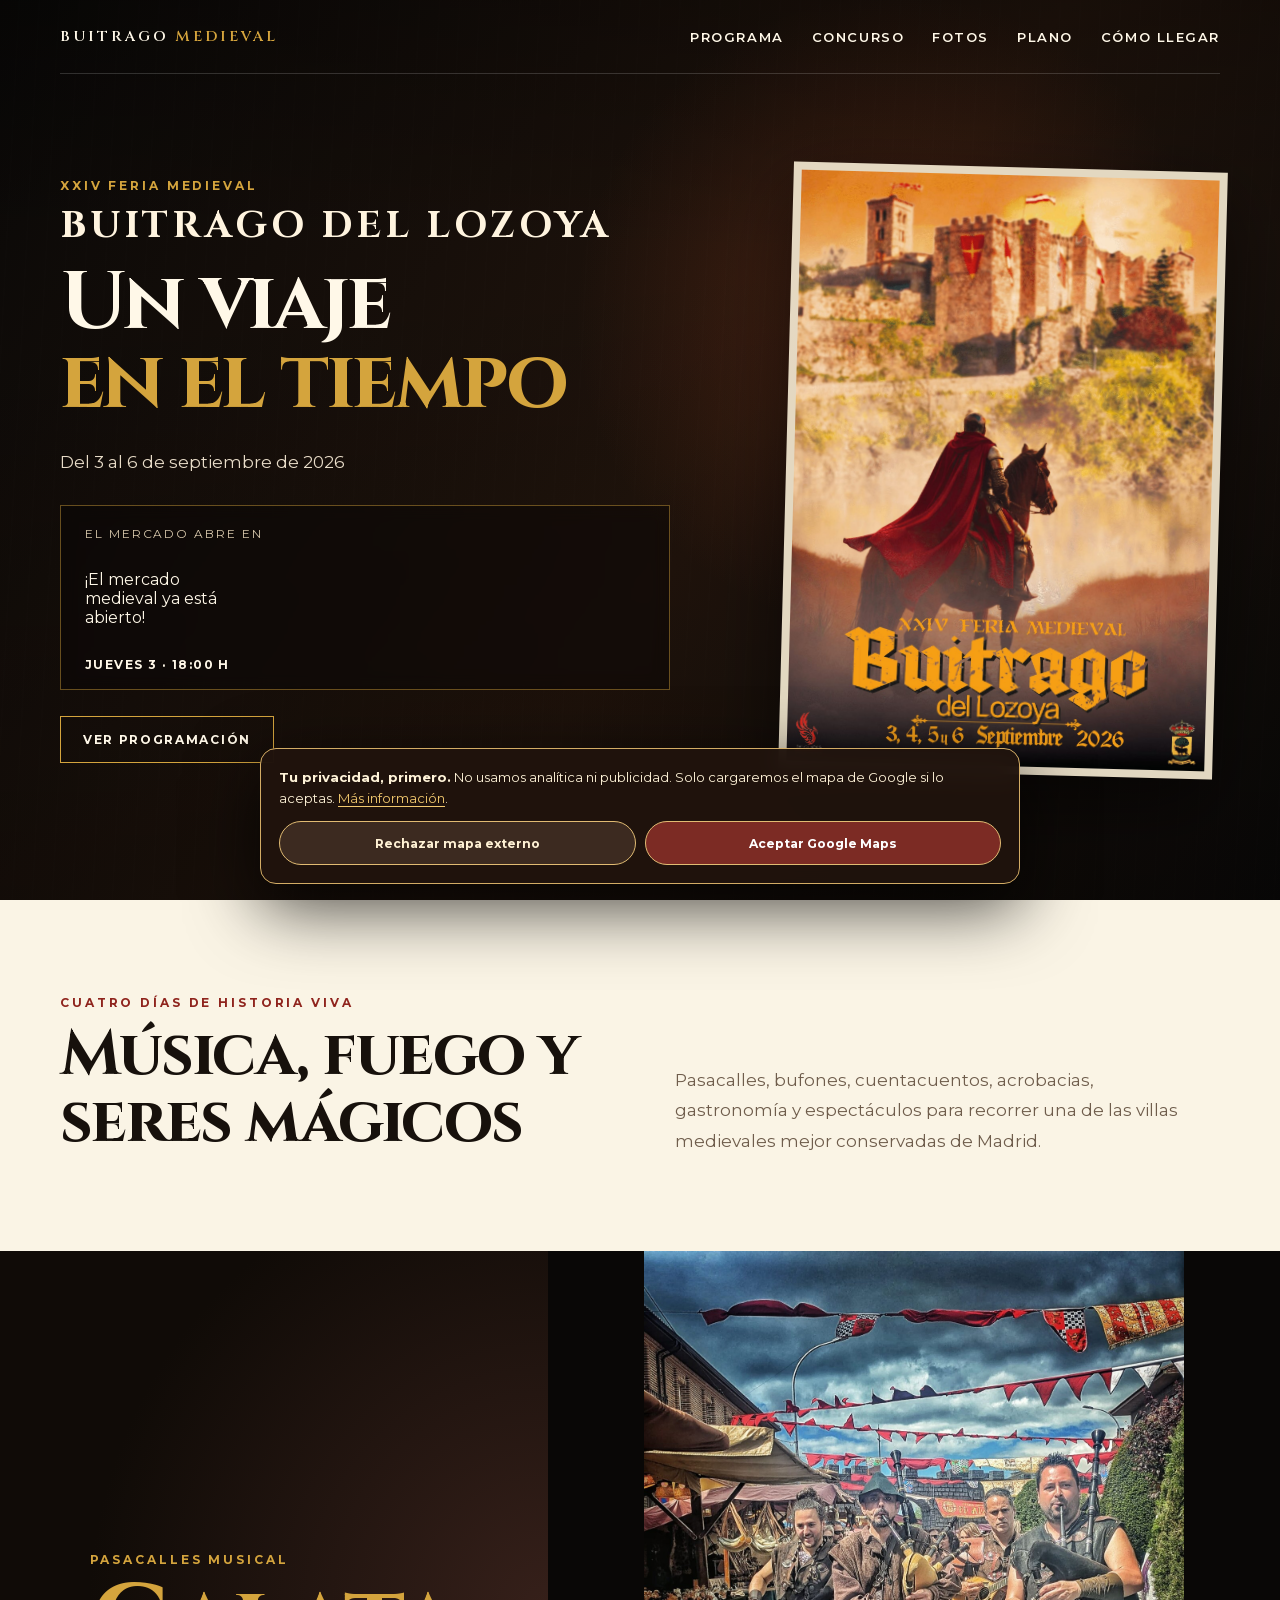
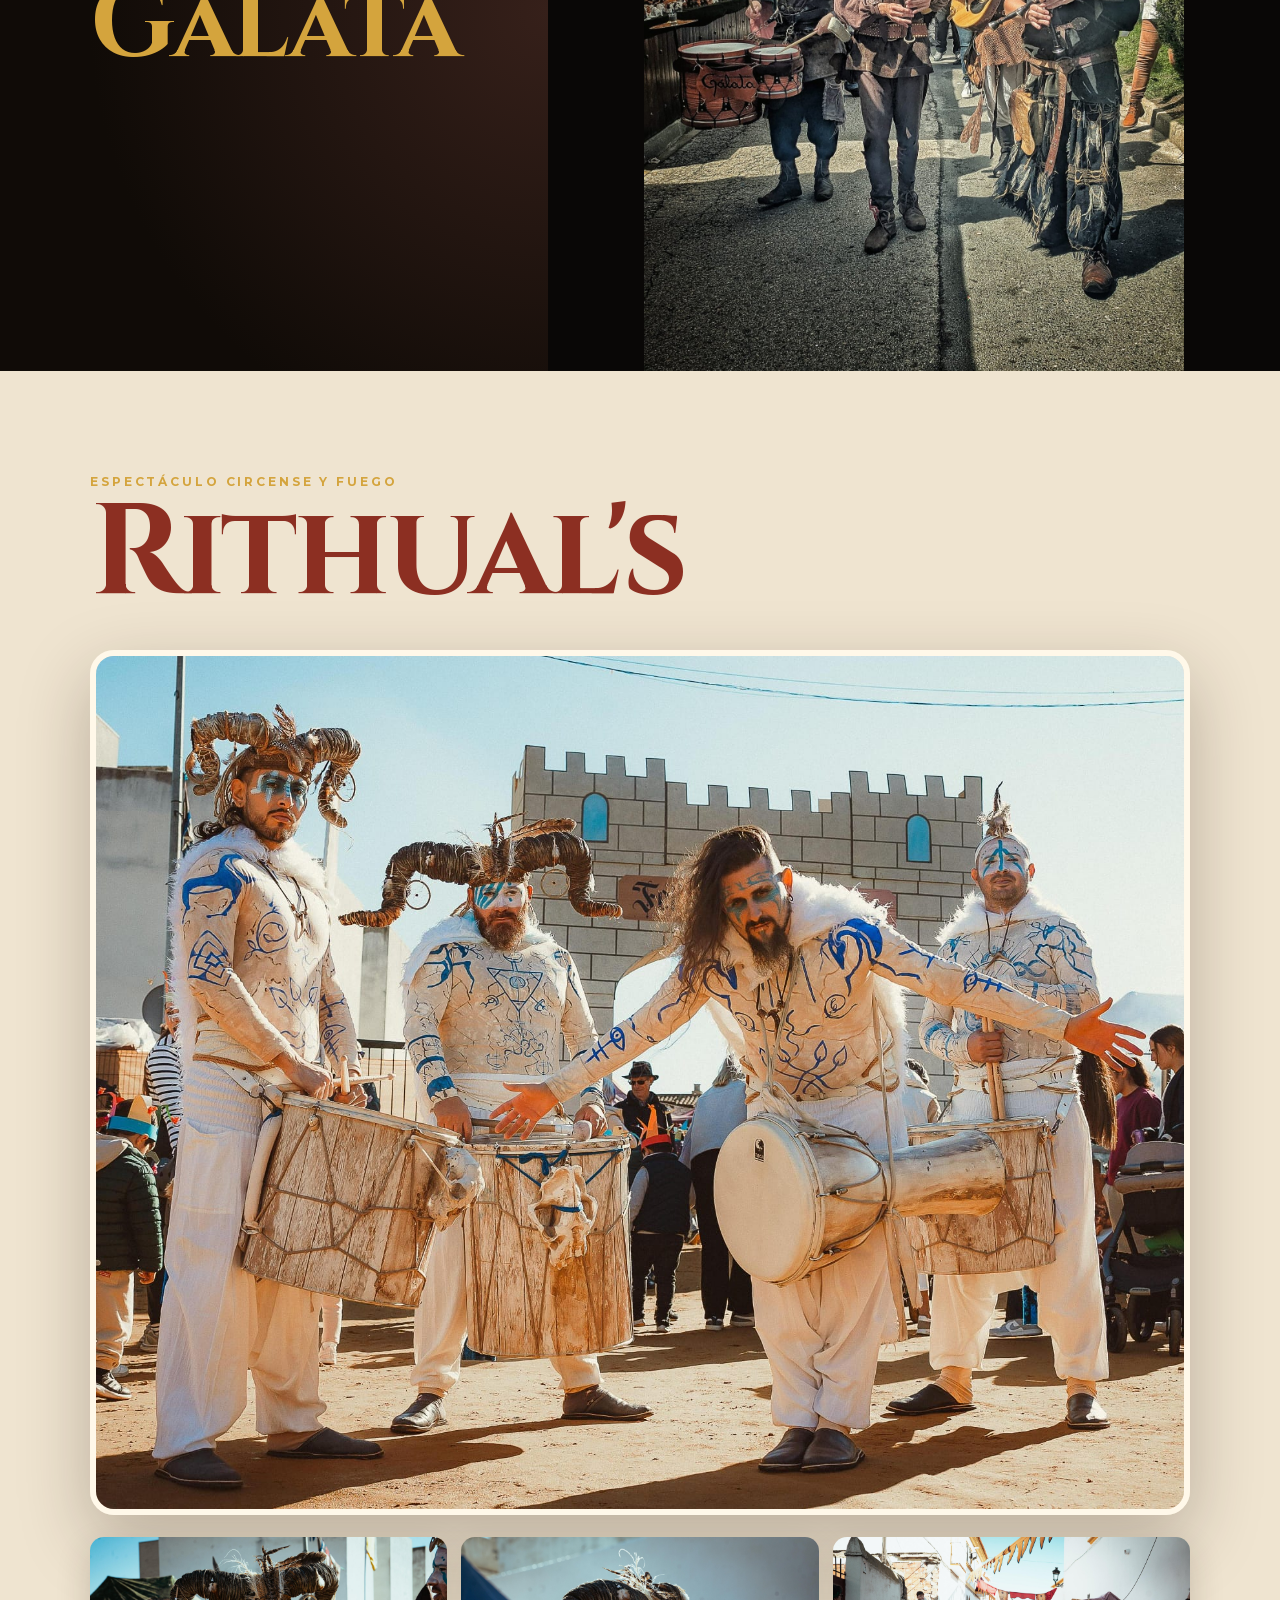
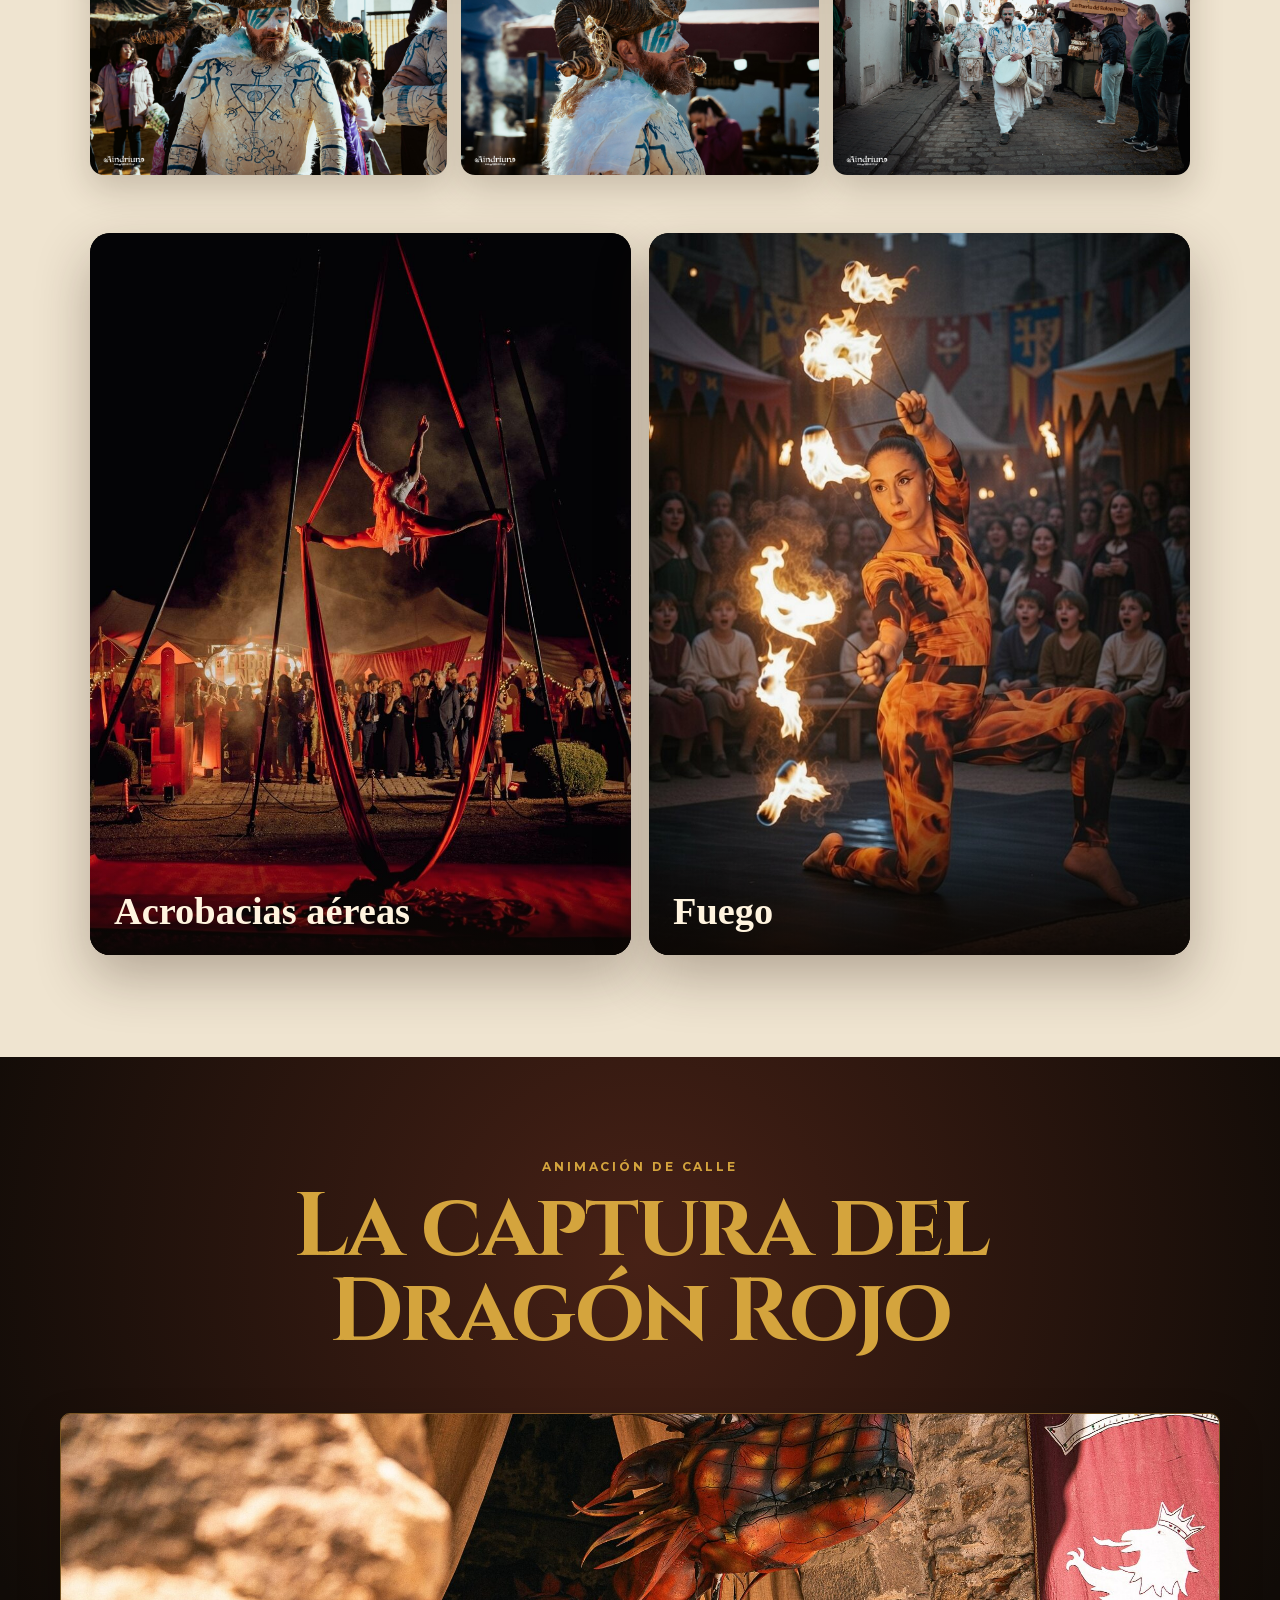
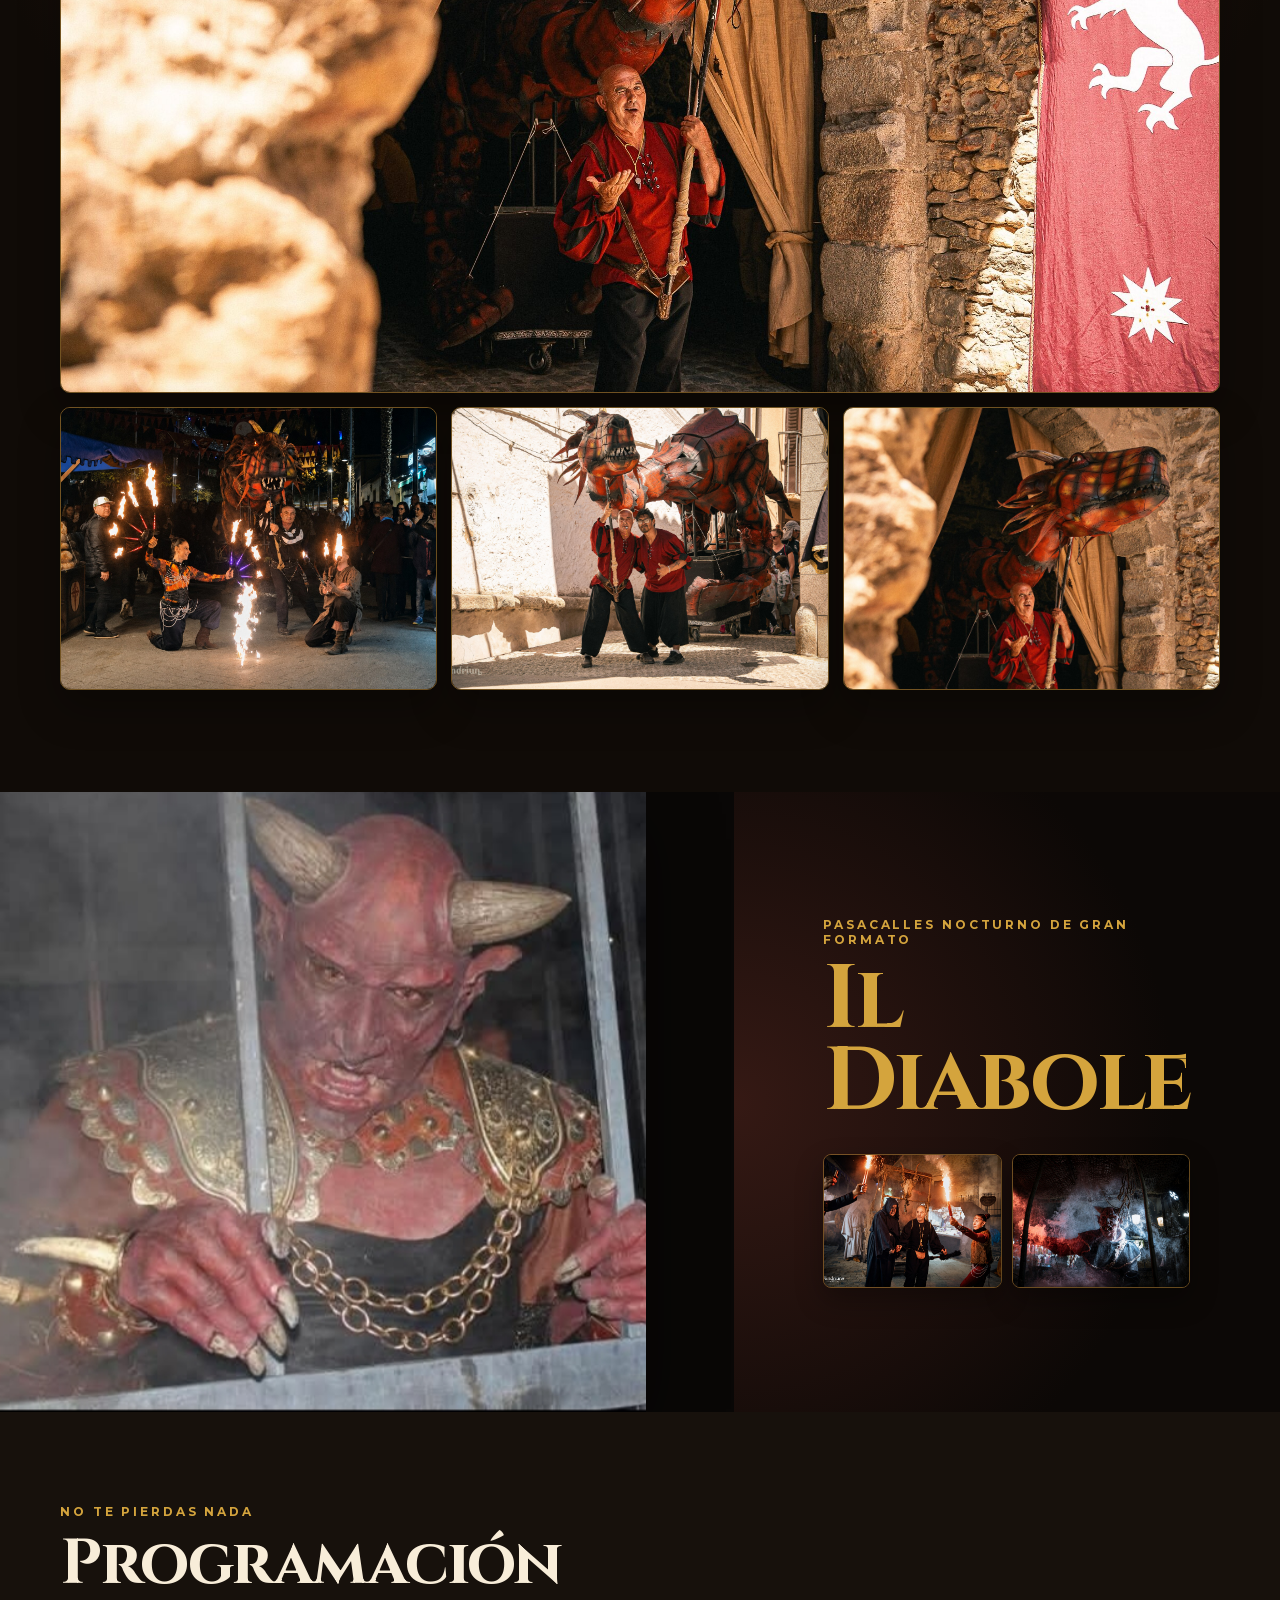
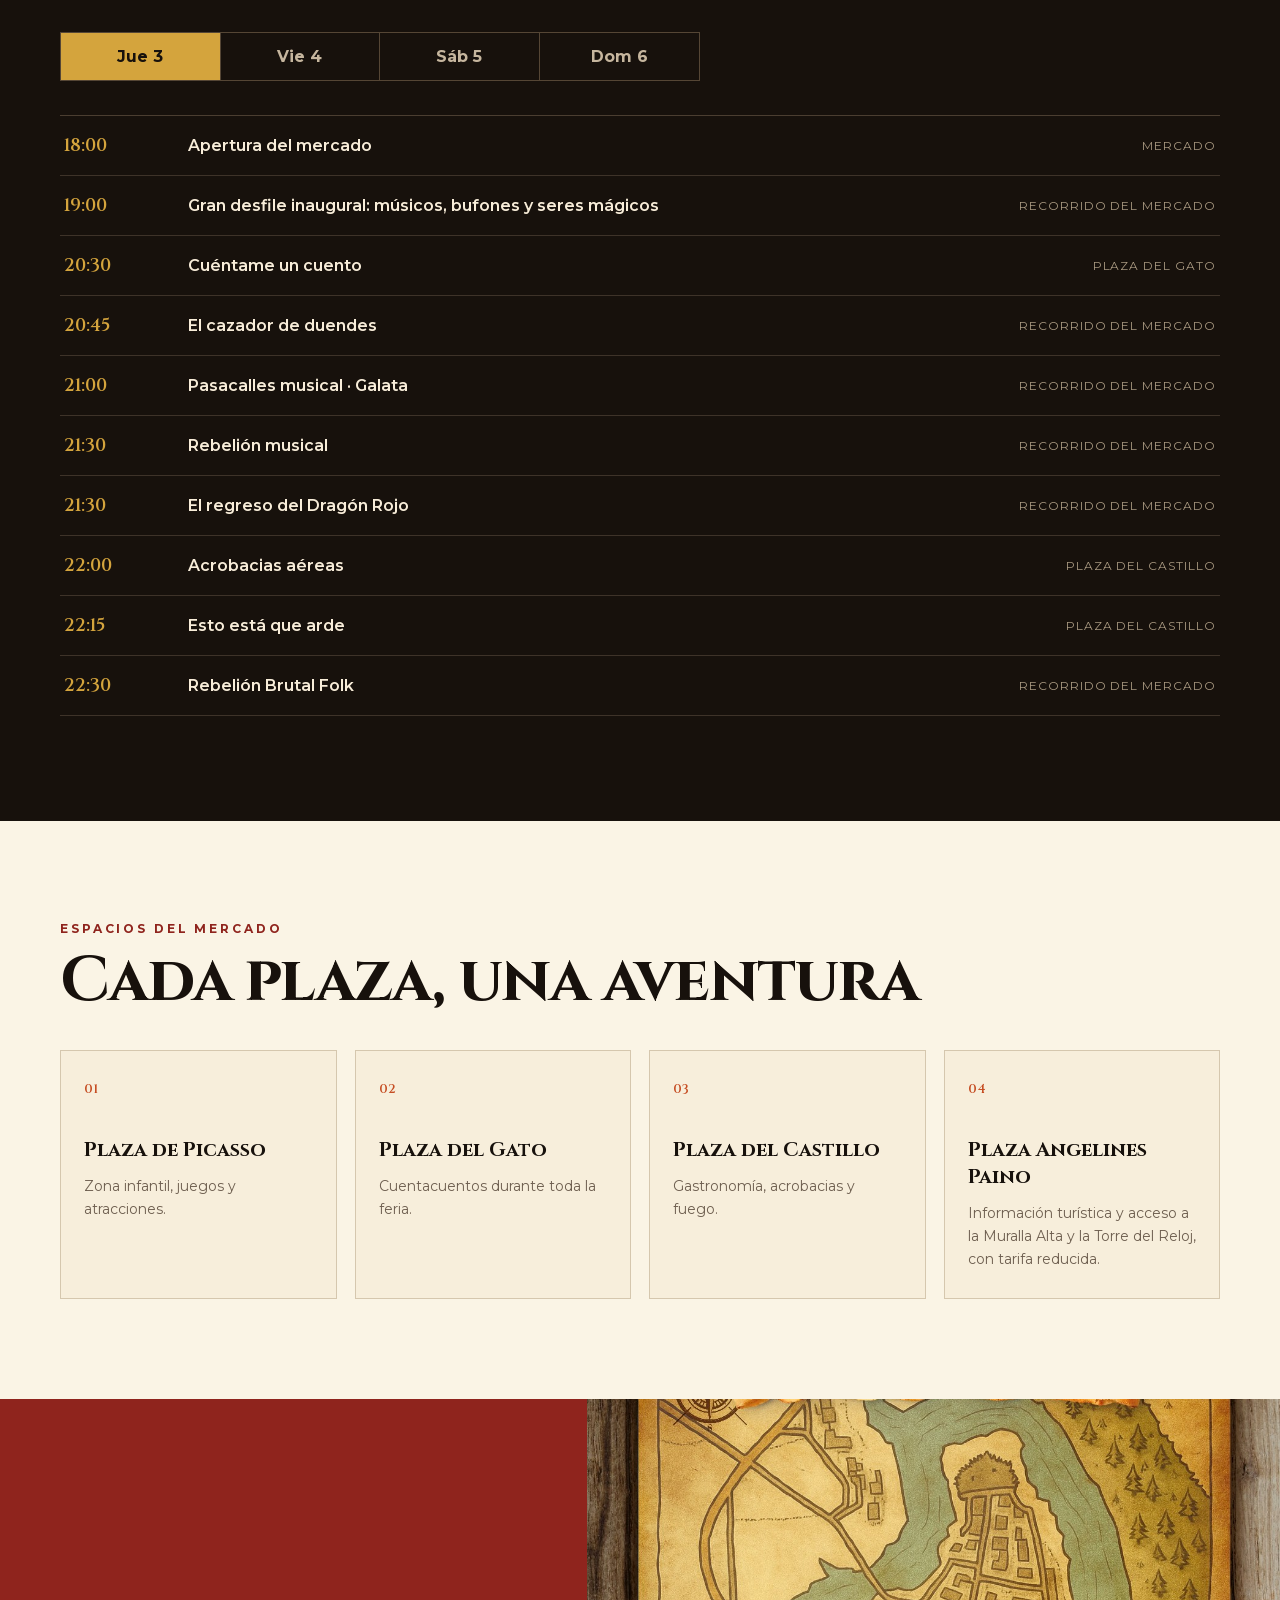
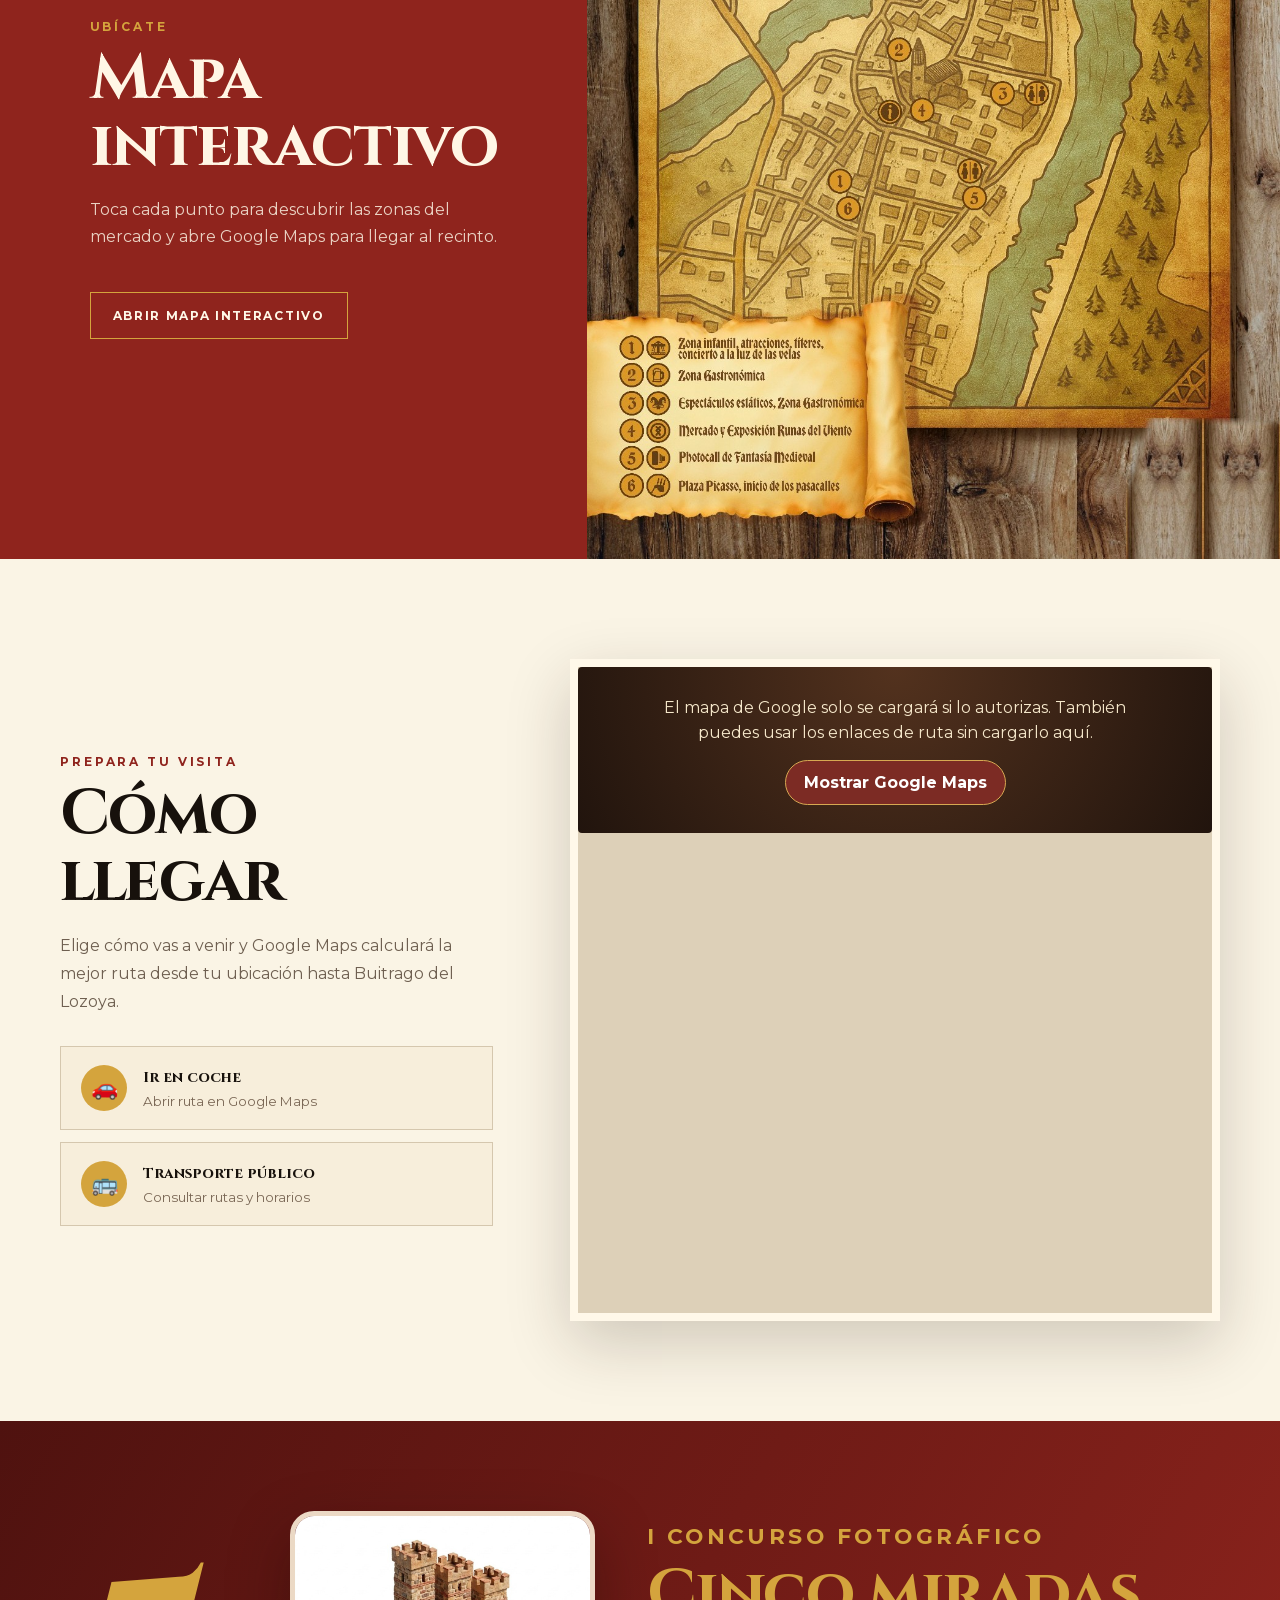
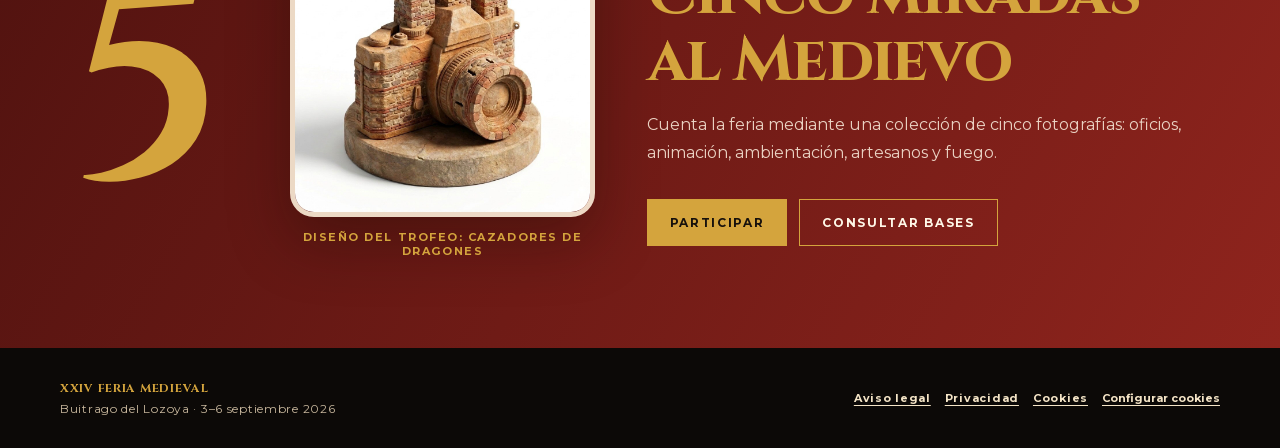
==== commit 202ddf71: "Añade información legal y privacidad" ====
--- a/index.html
+++ b/index.html
@@ -7,6 +7,7 @@
   <meta name="description" content="Cuenta atrás y programación de la XXIV Feria Medieval de Buitrago del Lozoya, del 3 al 6 de septiembre de 2026.">
   <title>XXIV Feria Medieval · Buitrago del Lozoya</title>
   <link rel="stylesheet" href="styles.css">
+  <link rel="stylesheet" href="privacy.css">
 </head>
 <body>
   <header class="hero" id="inicio">
@@ -183,7 +184,13 @@
           </div>
         </div>
         <div class="google-map">
-          <iframe title="Mapa de Buitrago del Lozoya en Google Maps" src="https://www.google.com/maps?q=Buitrago+del+Lozoya%2C+Madrid&amp;output=embed" loading="lazy" referrerpolicy="no-referrer-when-downgrade" allowfullscreen></iframe>
+          <div class="map-consent" data-map-placeholder>
+            <div>
+              <p>El mapa de Google solo se cargará si lo autorizas. También puedes usar los enlaces de ruta sin cargarlo aquí.</p>
+              <button type="button" data-map-accept>Mostrar Google Maps</button>
+            </div>
+          </div>
+          <iframe title="Mapa de Buitrago del Lozoya en Google Maps" data-map-src="https://www.google.com/maps?q=Buitrago+del+Lozoya%2C+Madrid&amp;output=embed" loading="lazy" referrerpolicy="no-referrer-when-downgrade" allowfullscreen hidden></iframe>
         </div>
       </div>
     </section>
@@ -210,11 +217,20 @@
 
   <footer>
     <div class="wrap footer-inner">
-      <strong>XXIV FERIA MEDIEVAL</strong>
-      <span>Buitrago del Lozoya · 3–6 septiembre 2026</span>
+      <div class="footer-copy">
+        <strong>XXIV FERIA MEDIEVAL</strong>
+        <span>Buitrago del Lozoya · 3–6 septiembre 2026</span>
+      </div>
+      <nav class="footer-legal" aria-label="Enlaces legales">
+        <a href="legal.html#aviso-legal">Aviso legal</a>
+        <a href="legal.html#privacidad">Privacidad</a>
+        <a href="legal.html#cookies">Cookies</a>
+        <button type="button" data-cookie-settings>Configurar cookies</button>
+      </nav>
     </div>
   </footer>
 
+  <script src="privacy.js"></script>
   <script src="app.js"></script>
 </body>
 </html>
--- a/styles.css
+++ b/styles.css
@@ -1,4 +1,4 @@
-@import url('https://fonts.googleapis.com/css2?family=Cinzel:wght@600;700;800&family=Montserrat:wght@400;500;600;700&display=swap');
+@import url('fonts.css');
 
 :root {
   --ink: #17110c;
@@ -213,7 +213,50 @@
 footer { padding: 32px 0; color: #c9b89e; background: #0c0907; }
 .footer-inner { display: flex; justify-content: space-between; gap: 20px; font-size: 12px; letter-spacing: .06em; }
 .footer-inner strong { color: var(--gold); font-family: var(--serif); }
-
+.footer-copy { display: grid; gap: 5px; }
+.footer-legal { display: flex; flex-wrap: wrap; justify-content: flex-end; gap: 14px; align-items: center; }
+.footer-legal a, .footer-legal button { padding: 0; border: 0; color: #f4e4c6; background: none; font: 700 11px var(--sans); text-decoration: underline; text-underline-offset: 3px; cursor: pointer; }
+
+.zoomable-photo { cursor: zoom-in; }
+.zoomable-photo:focus-visible { outline: 4px solid var(--gold); outline-offset: 4px; }
+body.lightbox-open { overflow: hidden; }
+.lightbox {
+  position: fixed;
+  z-index: 1000;
+  inset: 0;
+  display: none;
+  place-items: center;
+  padding: 58px 18px 24px;
+  background: rgba(5, 4, 3, .94);
+  backdrop-filter: blur(6px);
+}
+.lightbox.open { display: grid; }
+.lightbox-image {
+  width: auto;
+  max-width: min(1200px, 96vw);
+  height: auto;
+  max-height: calc(100svh - 84px);
+  object-fit: contain;
+  border-radius: 8px;
+  box-shadow: 0 24px 80px rgba(0,0,0,.65);
+}
+.lightbox-close {
+  position: absolute;
+  top: max(12px, env(safe-area-inset-top));
+  right: 14px;
+  display: grid;
+  place-items: center;
+  width: 44px;
+  height: 44px;
+  padding: 0;
+  color: #fff;
+  border: 1px solid rgba(255,255,255,.55);
+  border-radius: 50%;
+  background: rgba(0,0,0,.58);
+  font-size: 32px;
+  line-height: 1;
+  cursor: pointer;
+}
 
 @media (max-width: 900px) {
   .hero-grid { grid-template-columns: 1fr .63fr; gap: 32px; }
@@ -262,10 +305,11 @@
   .capture-gallery { grid-template-columns: 1fr; gap: 10px; }
   .capture-gallery img,
   .capture-gallery img:first-child { grid-column: 1; aspect-ratio: 4 / 3; border-radius: 7px; }
-  .feature-show, .feature-photos { min-height: 460px; }
+  .feature-show { min-height: 0; }
+  .feature-photos { min-height: 0; aspect-ratio: 685 / 503; }
   .feature-photo-main { inset: 0; }
   .feature-photo-detail { right: 5%; bottom: 5%; width: 45%; height: 38%; }
-  .feature-copy { min-height: 220px; padding: 55px 28px; }
+  .feature-copy { order: -1; min-height: 220px; padding: 55px 28px; }
   .feature-thumbs { gap: 8px; margin-top: 24px; }
   .schedule-section, .places { padding: 70px 0; }
   .tabs { width: 100%; }
@@ -278,6 +322,7 @@
   .directions-section { padding: 70px 0; }
   .google-map, .google-map iframe { min-height: 390px; height: 390px; }
   .footer-inner { flex-direction: column; }
+  .footer-legal { justify-content: flex-start; }
 }
 
 @media (prefers-reduced-motion: reduce) {
--- a/privacy.css
+++ b/privacy.css
@@ -0,0 +1,3 @@
+.cookie-banner{position:fixed;right:16px;bottom:16px;left:16px;z-index:1000;max-width:760px;margin:auto;padding:18px;border:1px solid #d3ac65;border-radius:16px;color:#fff3d8;background:#20130df2;box-shadow:0 22px 70px #000b;backdrop-filter:blur(12px);font-family:'Montserrat',system-ui,sans-serif}.cookie-banner p{margin:0 0 13px;font-size:.82rem;line-height:1.55}.cookie-banner a{color:#f3c96f;text-decoration:underline;text-underline-offset:3px}.cookie-actions{display:grid;grid-template-columns:1fr 1fr;gap:9px}.cookie-actions button{min-height:44px;padding:10px;border:1px solid #e1bb73;border-radius:999px;color:#fff;background:#7c2b24;font:800 .76rem 'Montserrat',system-ui,sans-serif;cursor:pointer}.cookie-actions button[data-cookie-reject]{color:#fff1d4;background:#3c2a20}.map-consent{display:grid;place-items:center;min-height:100%;padding:28px;border-radius:4px;color:#f6e8cb;background:radial-gradient(circle at 50% 0,#53321e,#21140d);text-align:center}.map-consent p{max-width:480px;margin:0 0 14px;line-height:1.6}.map-consent button{padding:12px 18px;border:1px solid #d7a852;border-radius:999px;color:#fff;background:#7c2b24;font-weight:800;cursor:pointer}
+@media(max-width:650px){.cookie-banner{right:10px;bottom:10px;left:10px;padding:15px}.cookie-actions{grid-template-columns:1fr}}
+@media(prefers-reduced-motion:reduce){.cookie-banner,.cookie-banner *{scroll-behavior:auto!important;transition:none!important}}
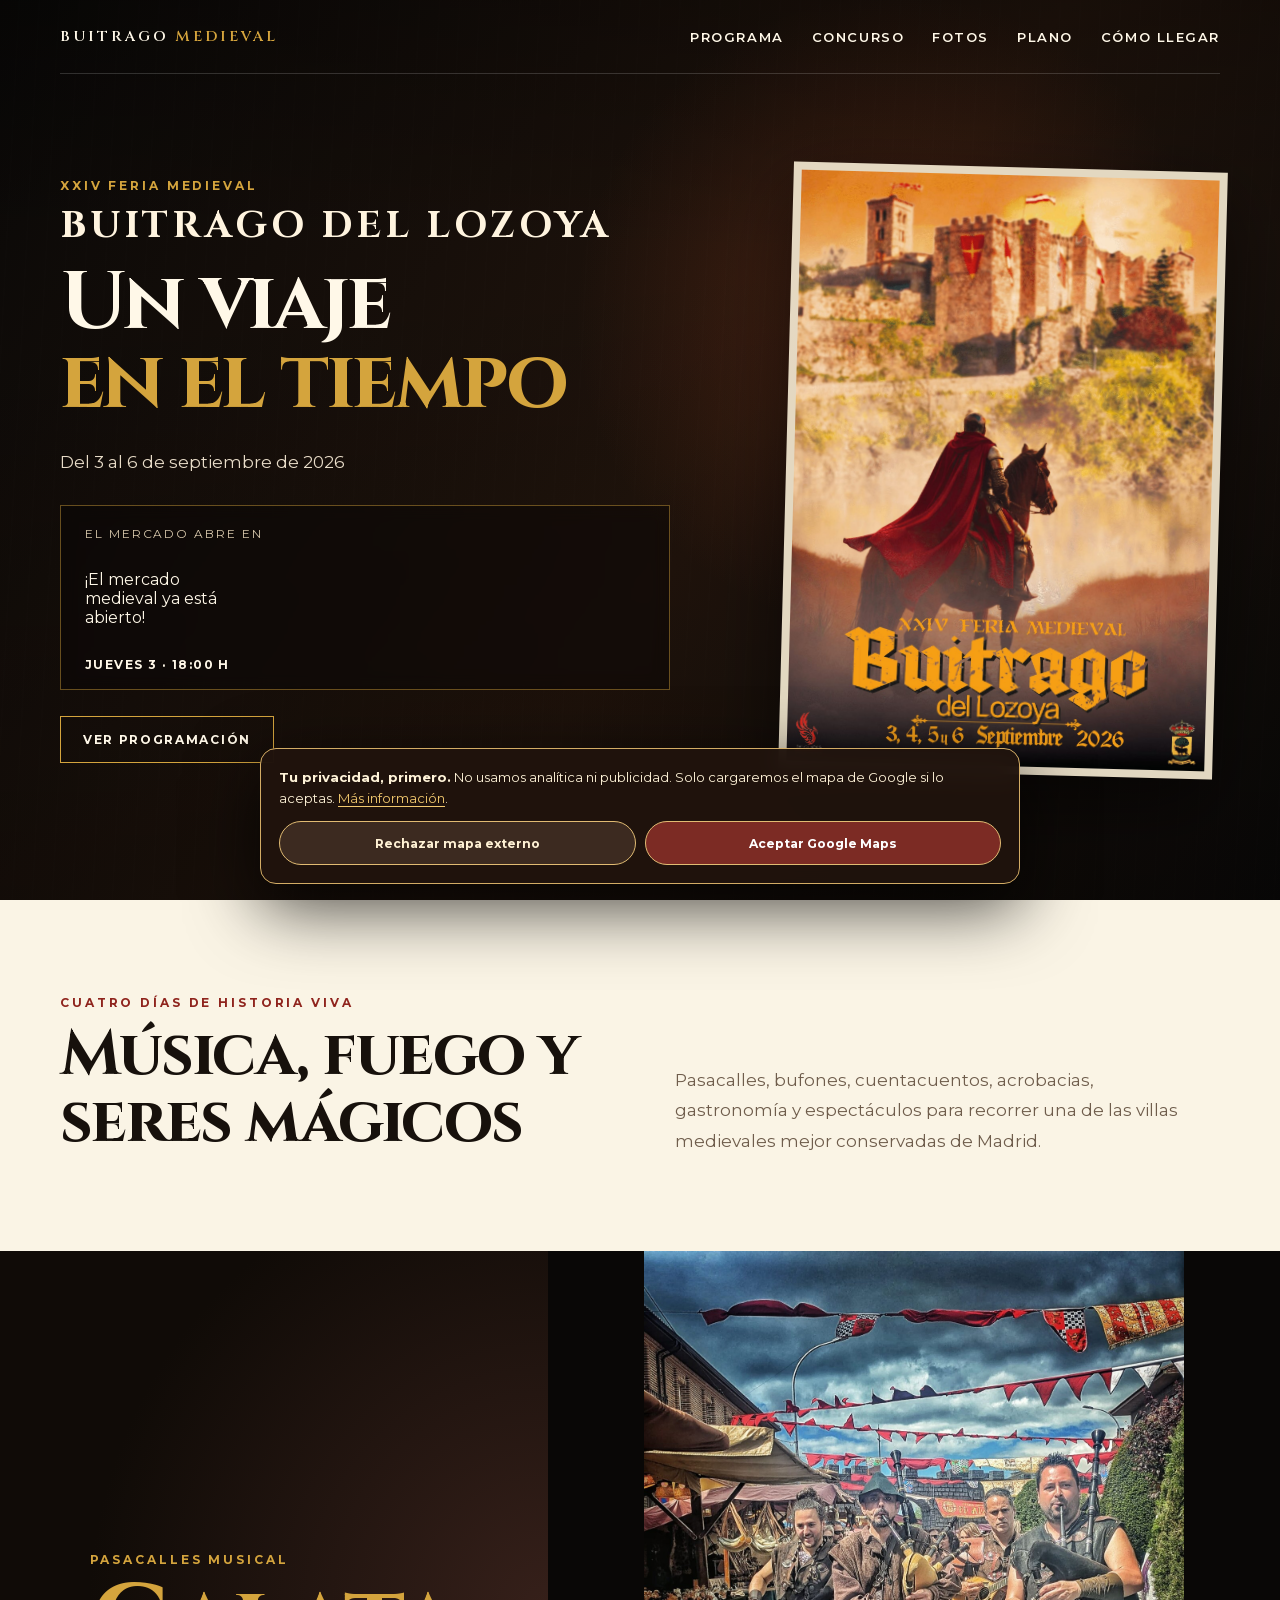
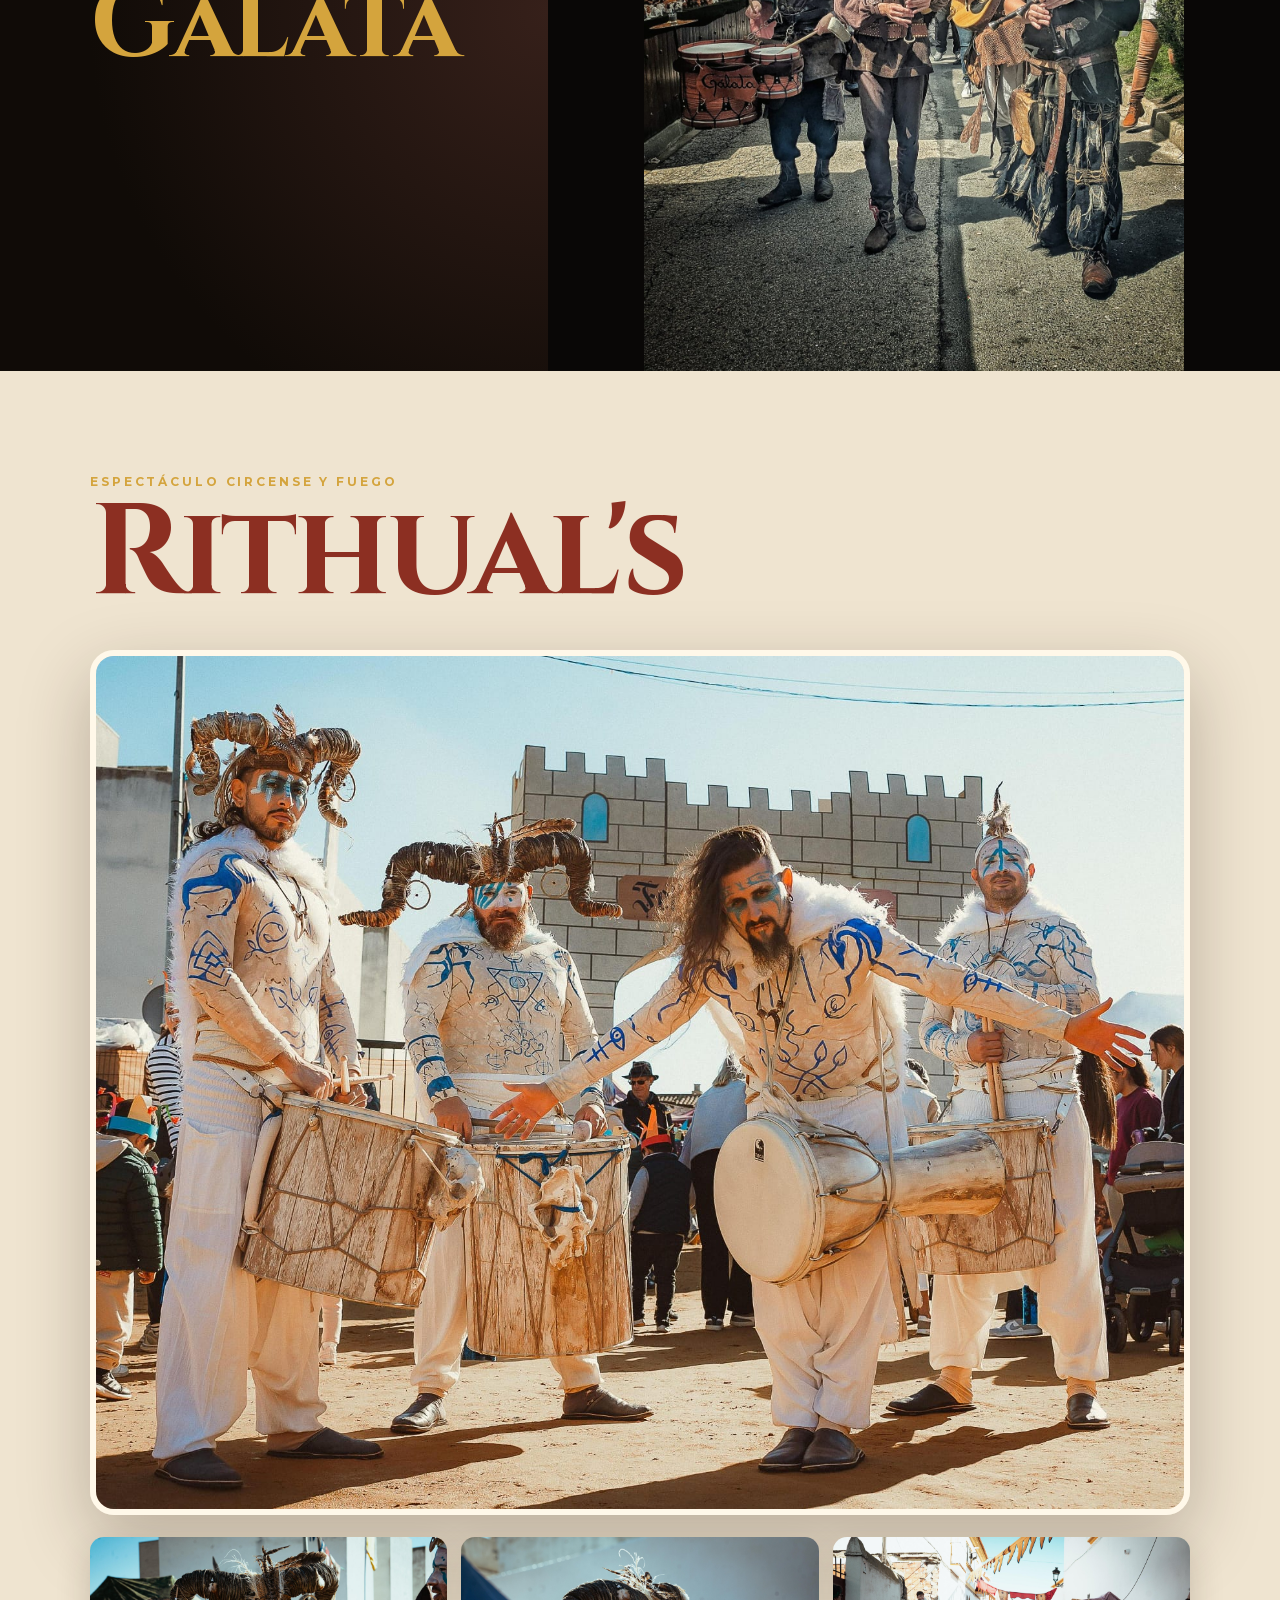
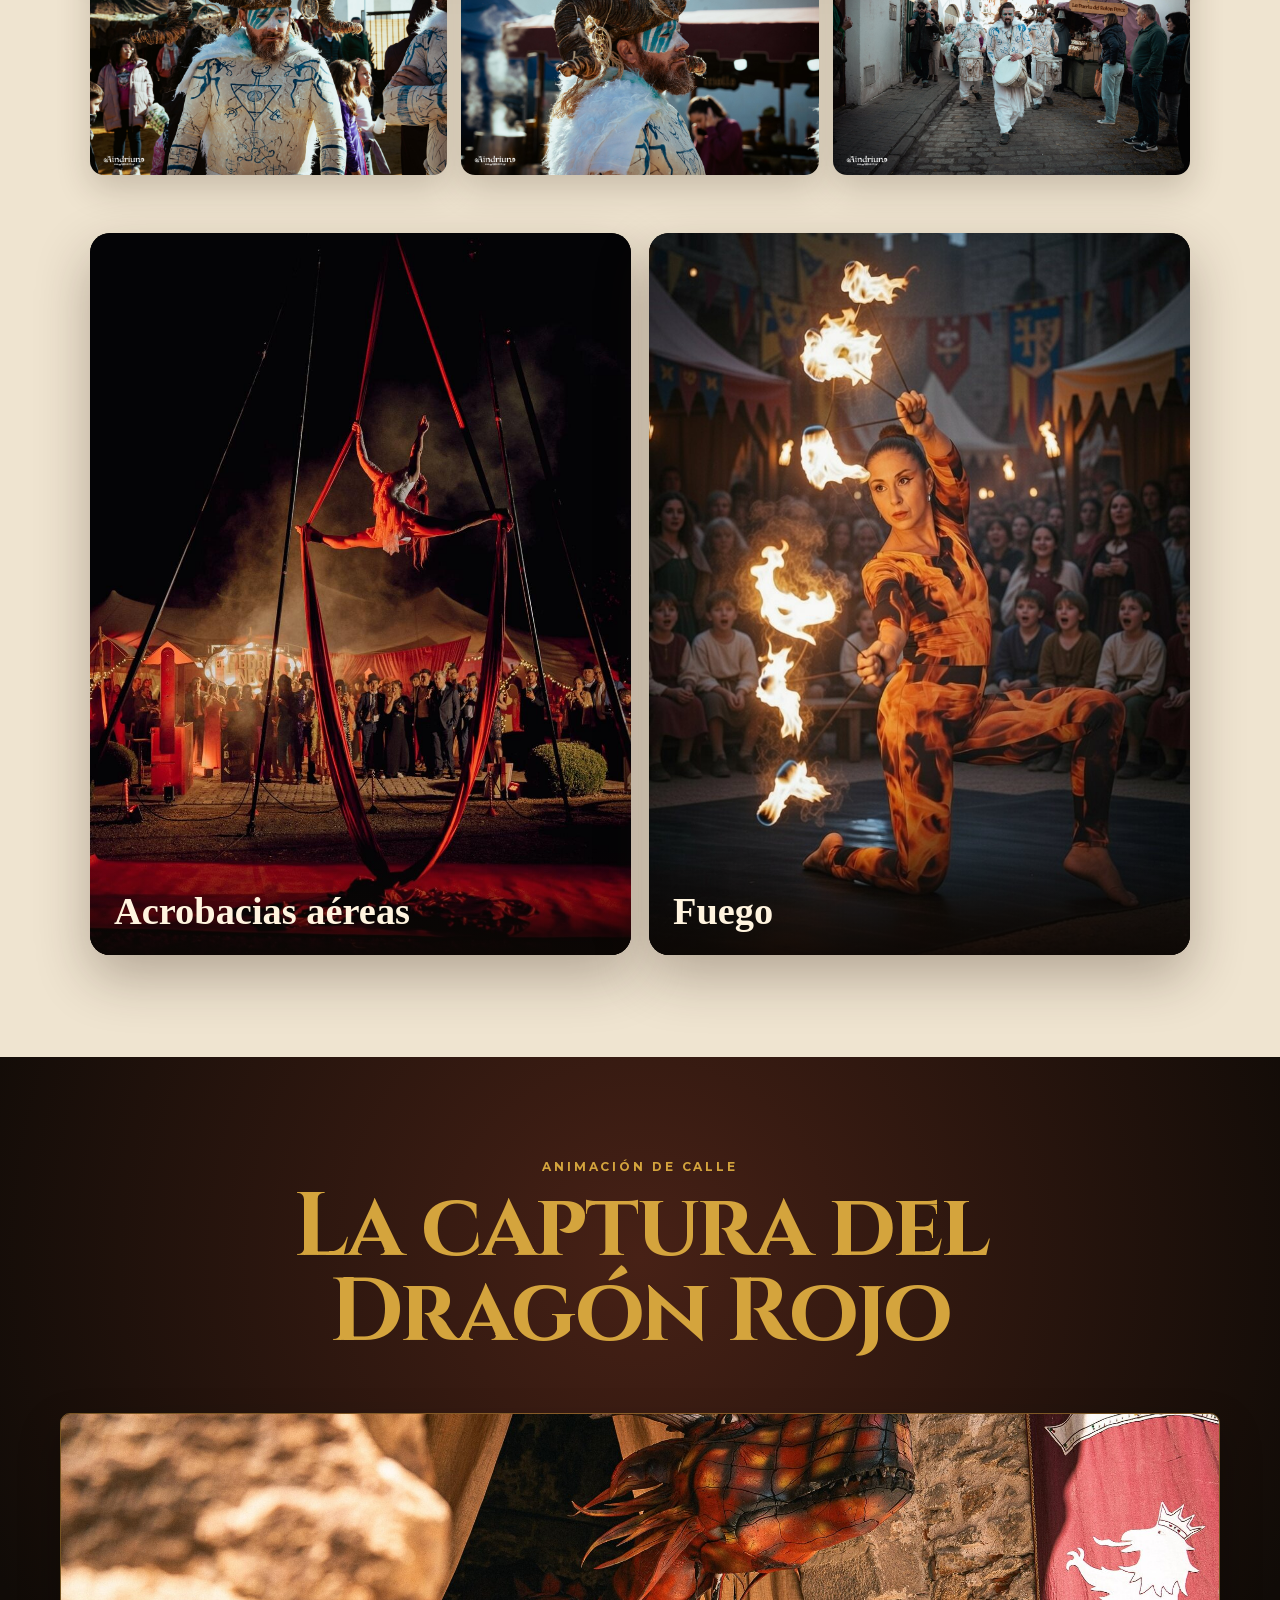
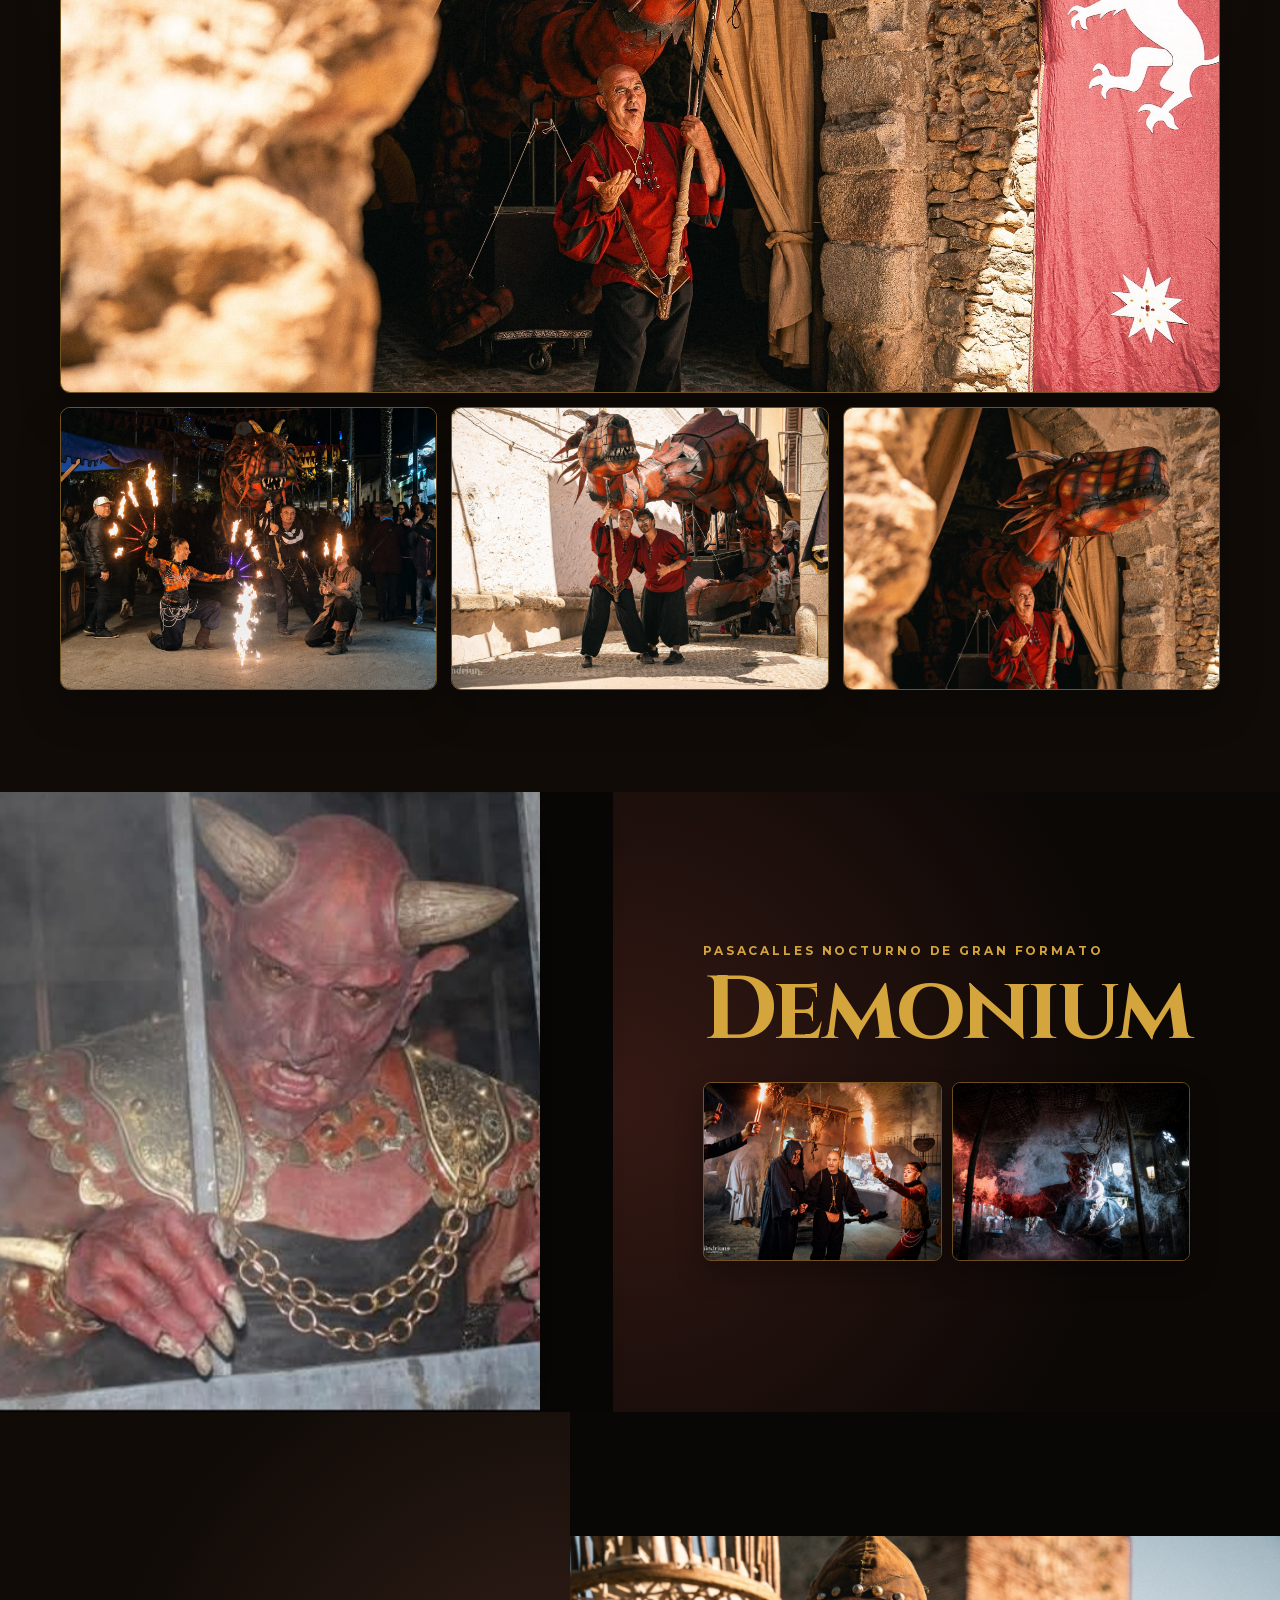
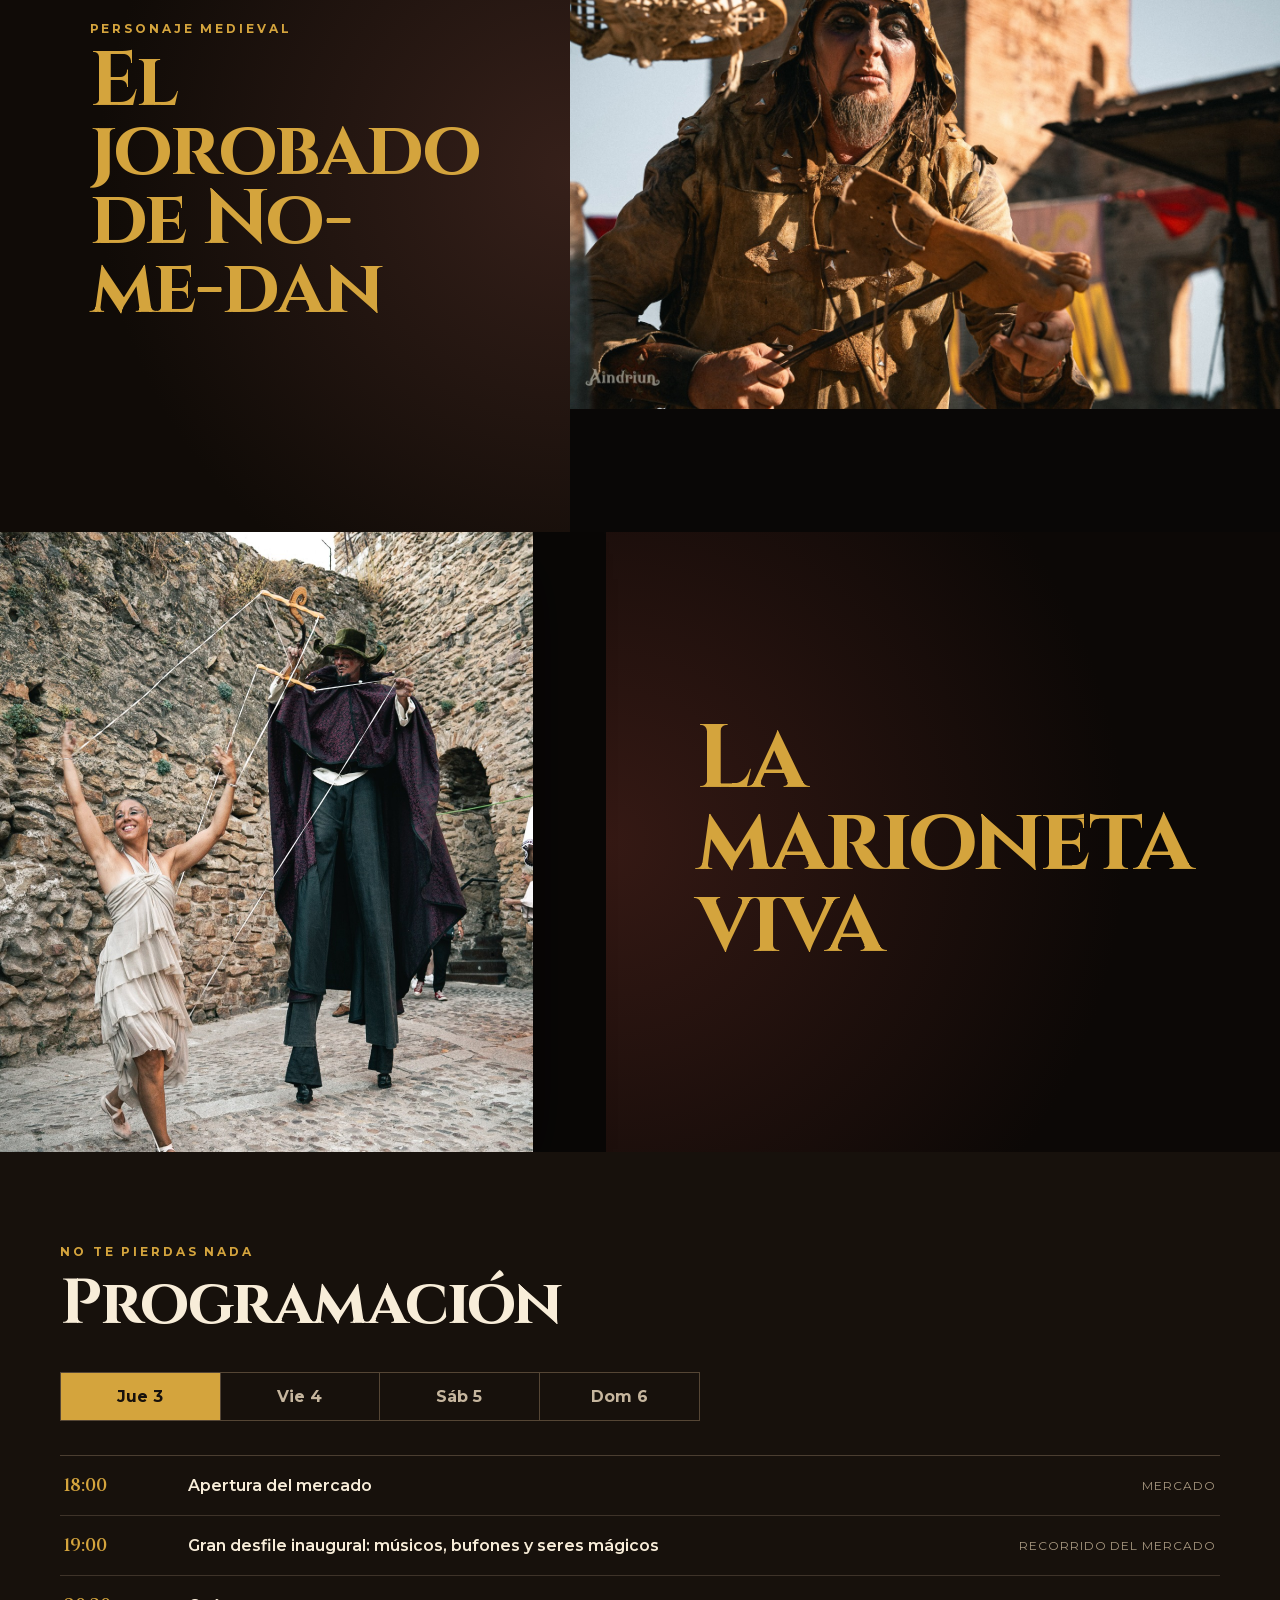
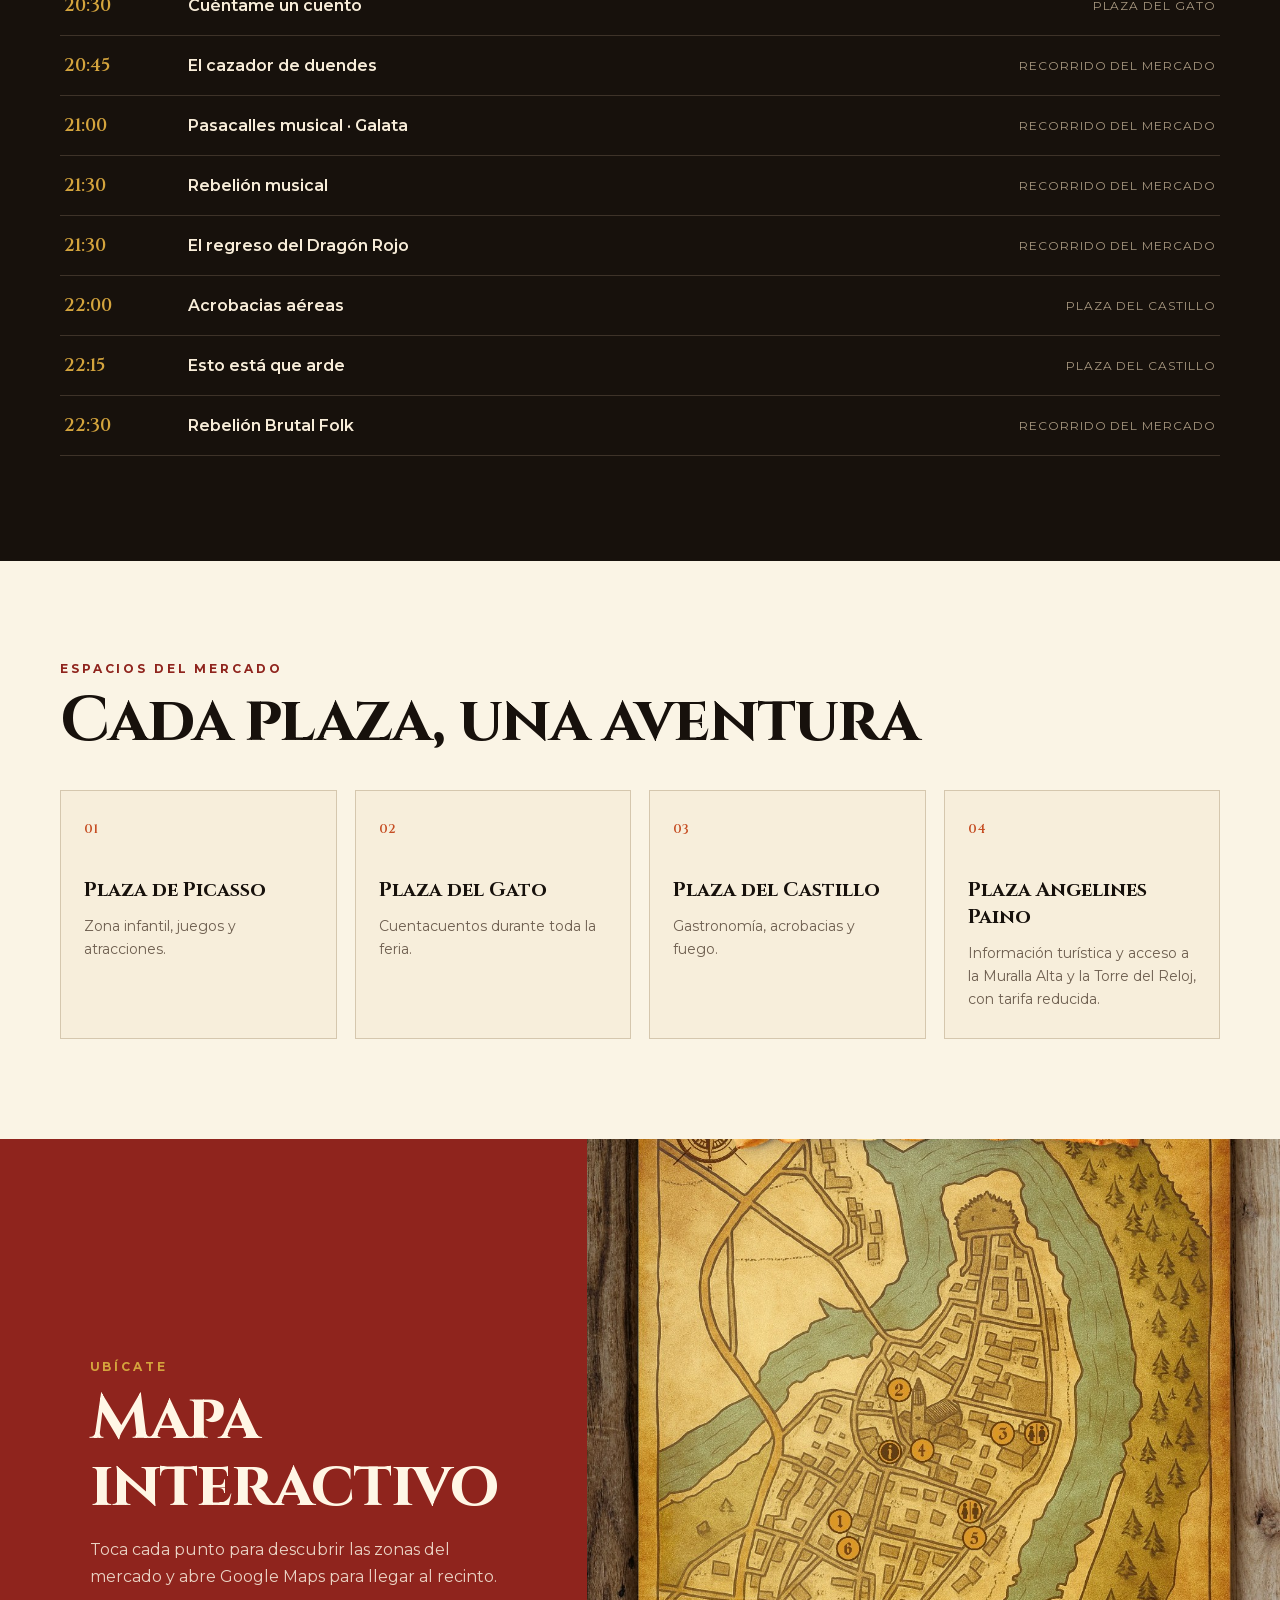
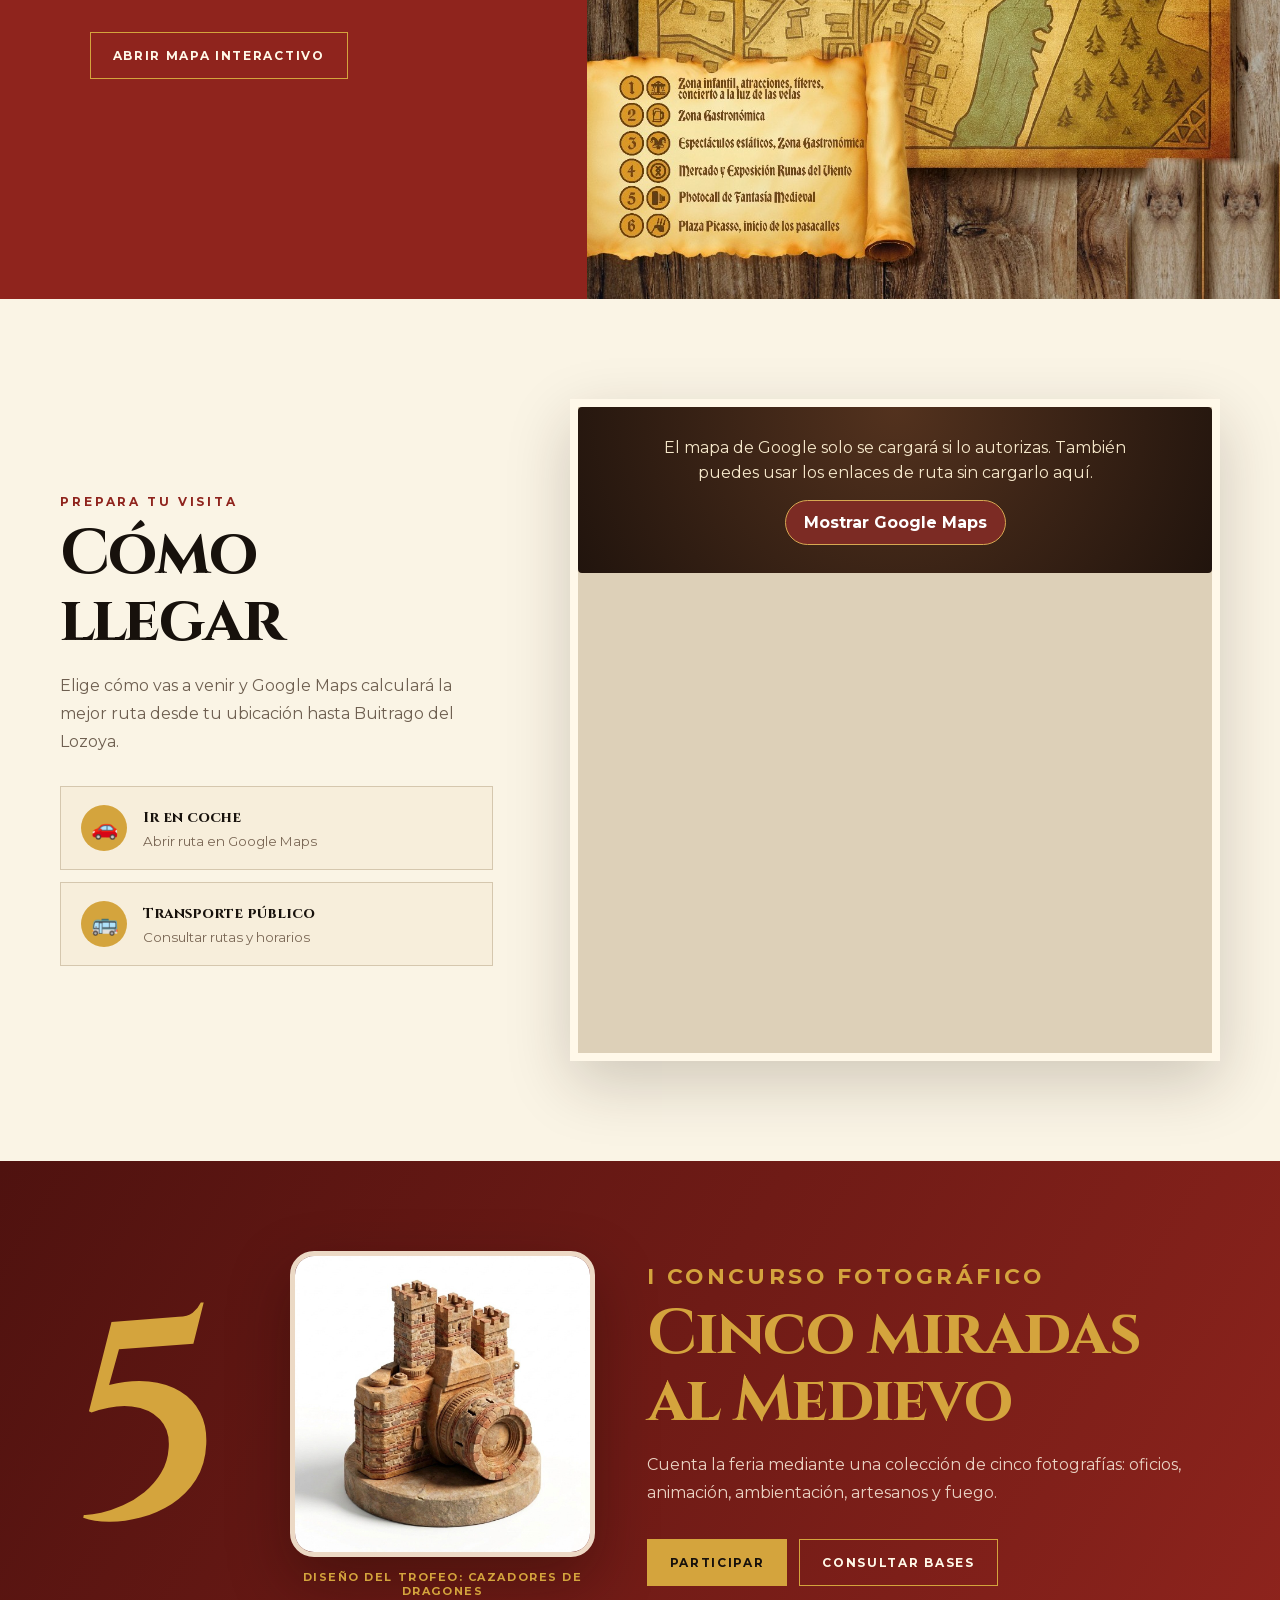
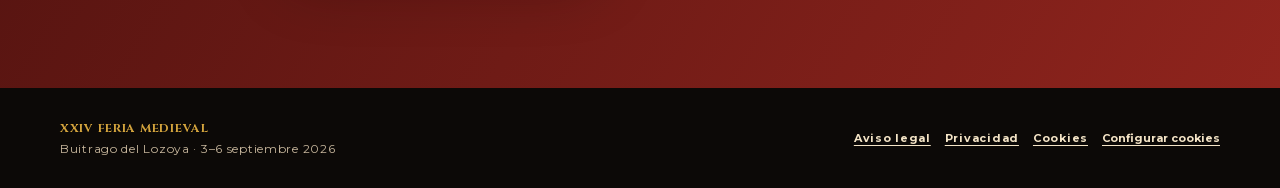
==== commit 647888c7: "Actualiza espectáculos y concurso fotográfico" ====
--- a/index.html
+++ b/index.html
@@ -17,7 +17,7 @@
       <div class="nav-links">
         <a href="#programa">Programa</a>
         <a href="concurso.html">Concurso</a>
-        <a href="#il-diabole">Fotos</a>
+        <a href="#demonium">Fotos</a>
         <a href="#plano">Plano</a>
         <a href="#como-llegar">Cómo llegar</a>
       </div>
@@ -107,19 +107,40 @@
       </div>
     </section>
 
-    <section class="feature-show" id="il-diabole" aria-labelledby="diabole-title">
+    <section class="feature-show" id="demonium" aria-labelledby="demonium-title">
       <div class="feature-photos">
         <figure class="feature-photo feature-photo-main">
-          <img src="assets/il-diabole-01.jpg" alt="Personaje del pasacalles especial Il Diabole">
+          <img src="assets/il-diabole-01.jpg" alt="Personaje del pasacalles nocturno Demonium">
         </figure>
       </div>
       <div class="feature-copy">
         <p class="eyebrow">PASACALLES NOCTURNO DE GRAN FORMATO</p>
-        <h2 id="diabole-title">Il Diabole</h2>
-        <div class="feature-thumbs" aria-label="Galería de Il Diabole">
-          <img src="assets/il-diabole-03.jpg" alt="Personajes de Il Diabole durante el pasacalles nocturno">
-          <img src="assets/il-diabole-05.jpg" alt="Personaje de gran formato de Il Diabole entre el humo">
-        </div>
+        <h2 id="demonium-title">Demonium</h2>
+        <div class="feature-thumbs" aria-label="Galería de Demonium">
+          <img src="assets/il-diabole-03.jpg" alt="Personajes de Demonium durante el pasacalles nocturno">
+          <img src="assets/il-diabole-05.jpg" alt="Personaje de gran formato de Demonium entre el humo">
+        </div>
+      </div>
+    </section>
+
+    <section class="galata-show hunchback-show" id="jorobado-no-me-dan" aria-labelledby="hunchback-title">
+      <div class="galata-copy">
+        <p class="eyebrow">PERSONAJE MEDIEVAL</p>
+        <h2 id="hunchback-title">El jorobado de No-me-dan</h2>
+      </div>
+      <figure class="galata-photo">
+        <img src="assets/jorobado-no-me-dan.jpg" alt="Personaje medieval encapuchado tocando un instrumento de cuerda ante una torre">
+      </figure>
+    </section>
+
+    <section class="feature-show puppet-show" id="marioneta-viva" aria-labelledby="puppet-title">
+      <div class="feature-photos">
+        <figure class="feature-photo feature-photo-main">
+          <img src="assets/marioneta-viva.jpg" alt="Artista sobre zancos mueve los hilos de una bailarina entre murallas medievales">
+        </figure>
+      </div>
+      <div class="feature-copy">
+        <h2 id="puppet-title">La marioneta viva</h2>
       </div>
     </section>
 
--- a/styles.css
+++ b/styles.css
@@ -153,6 +153,7 @@
 .galata-show { display: grid; grid-template-columns: .68fr 1.32fr; min-height: 720px; color: #fff4df; background: #100b07; }
 .galata-copy { display: flex; flex-direction: column; justify-content: center; padding: clamp(50px, 7vw, 100px); background: radial-gradient(circle at right, #36201a, #100b07 70%); }
 .galata-copy h2 { margin: 0; color: var(--gold); font-size: clamp(64px, 8vw, 118px); line-height: .9; }
+.hunchback-show .galata-copy h2 { font-size: clamp(48px, 6vw, 88px); }
 .galata-photo { display: grid; place-items: center; min-height: 720px; margin: 0; overflow: hidden; background: #090706; }
 .galata-photo img { width: 100%; height: 720px; object-fit: contain; }
 .capture-show { padding: clamp(70px, 8vw, 110px) 0; color: #fff4df; background: radial-gradient(circle at 50% 15%, #472116, #100b07 55%); }
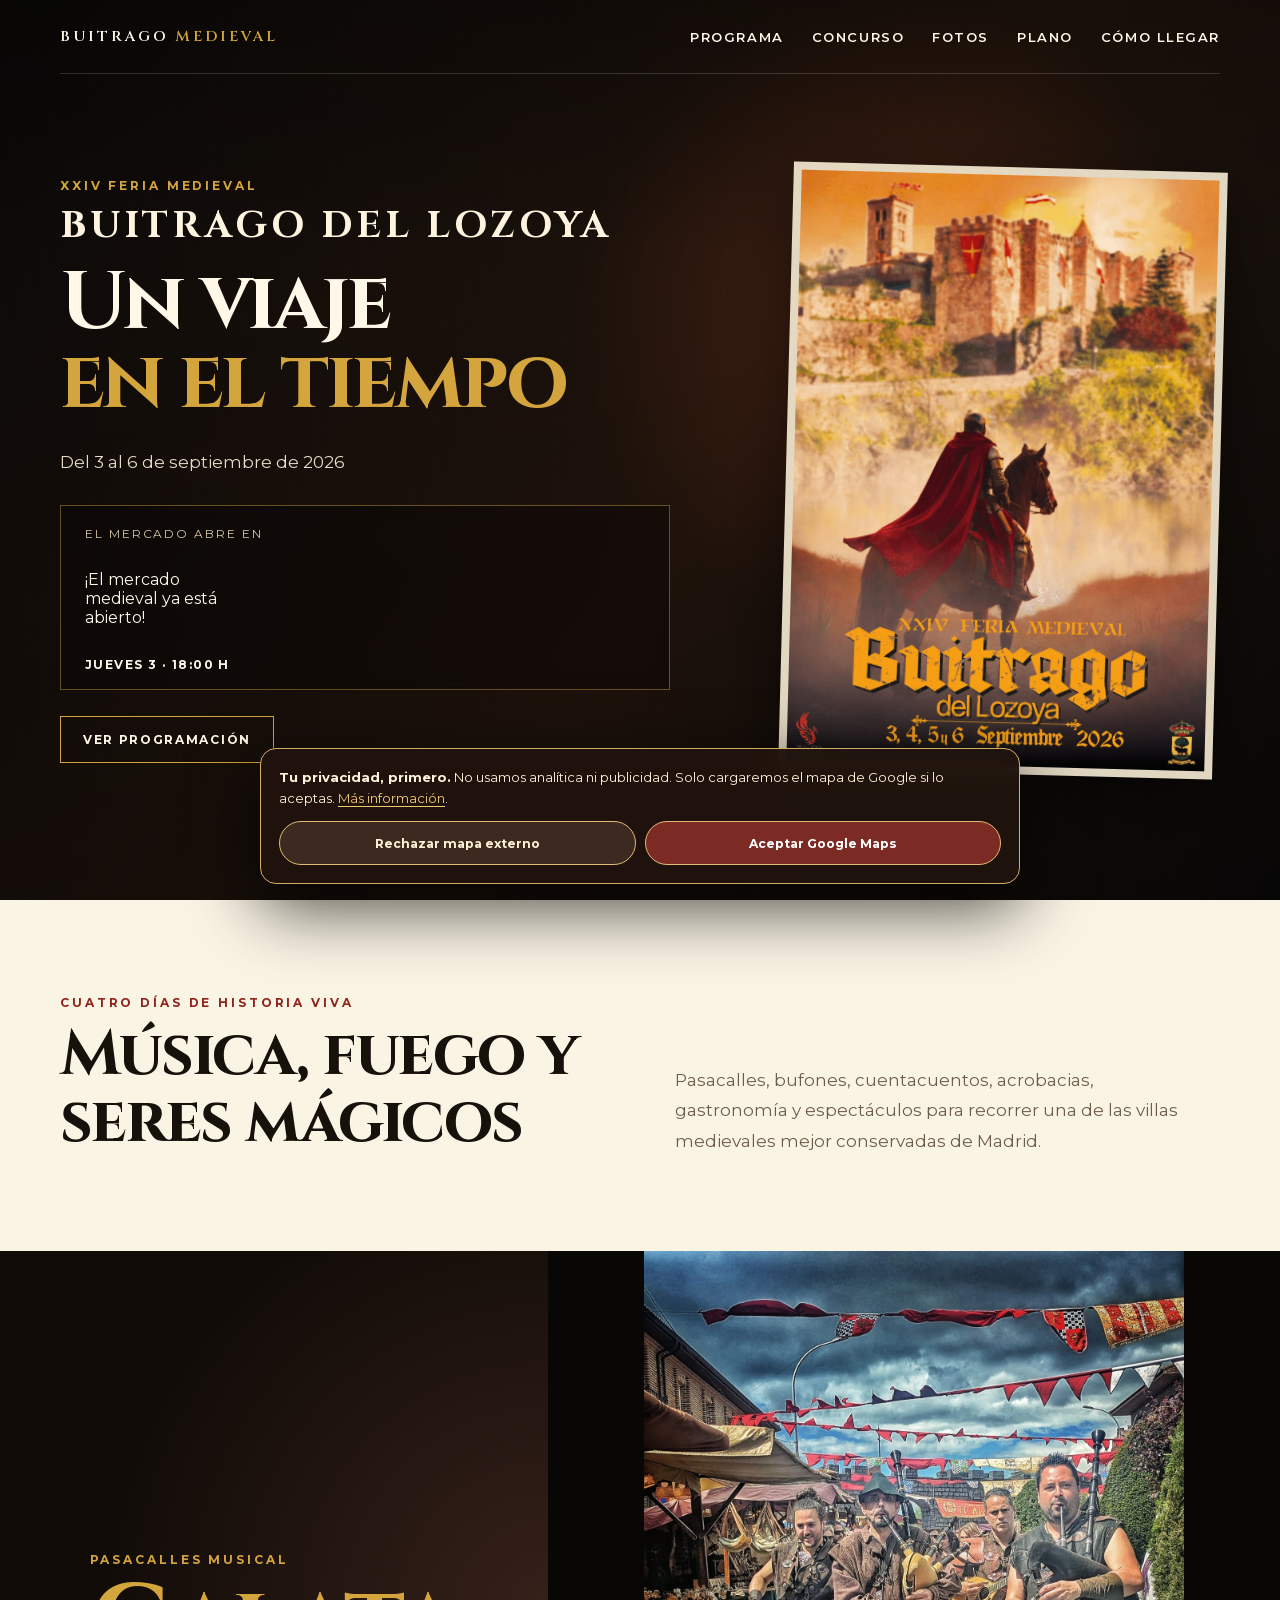
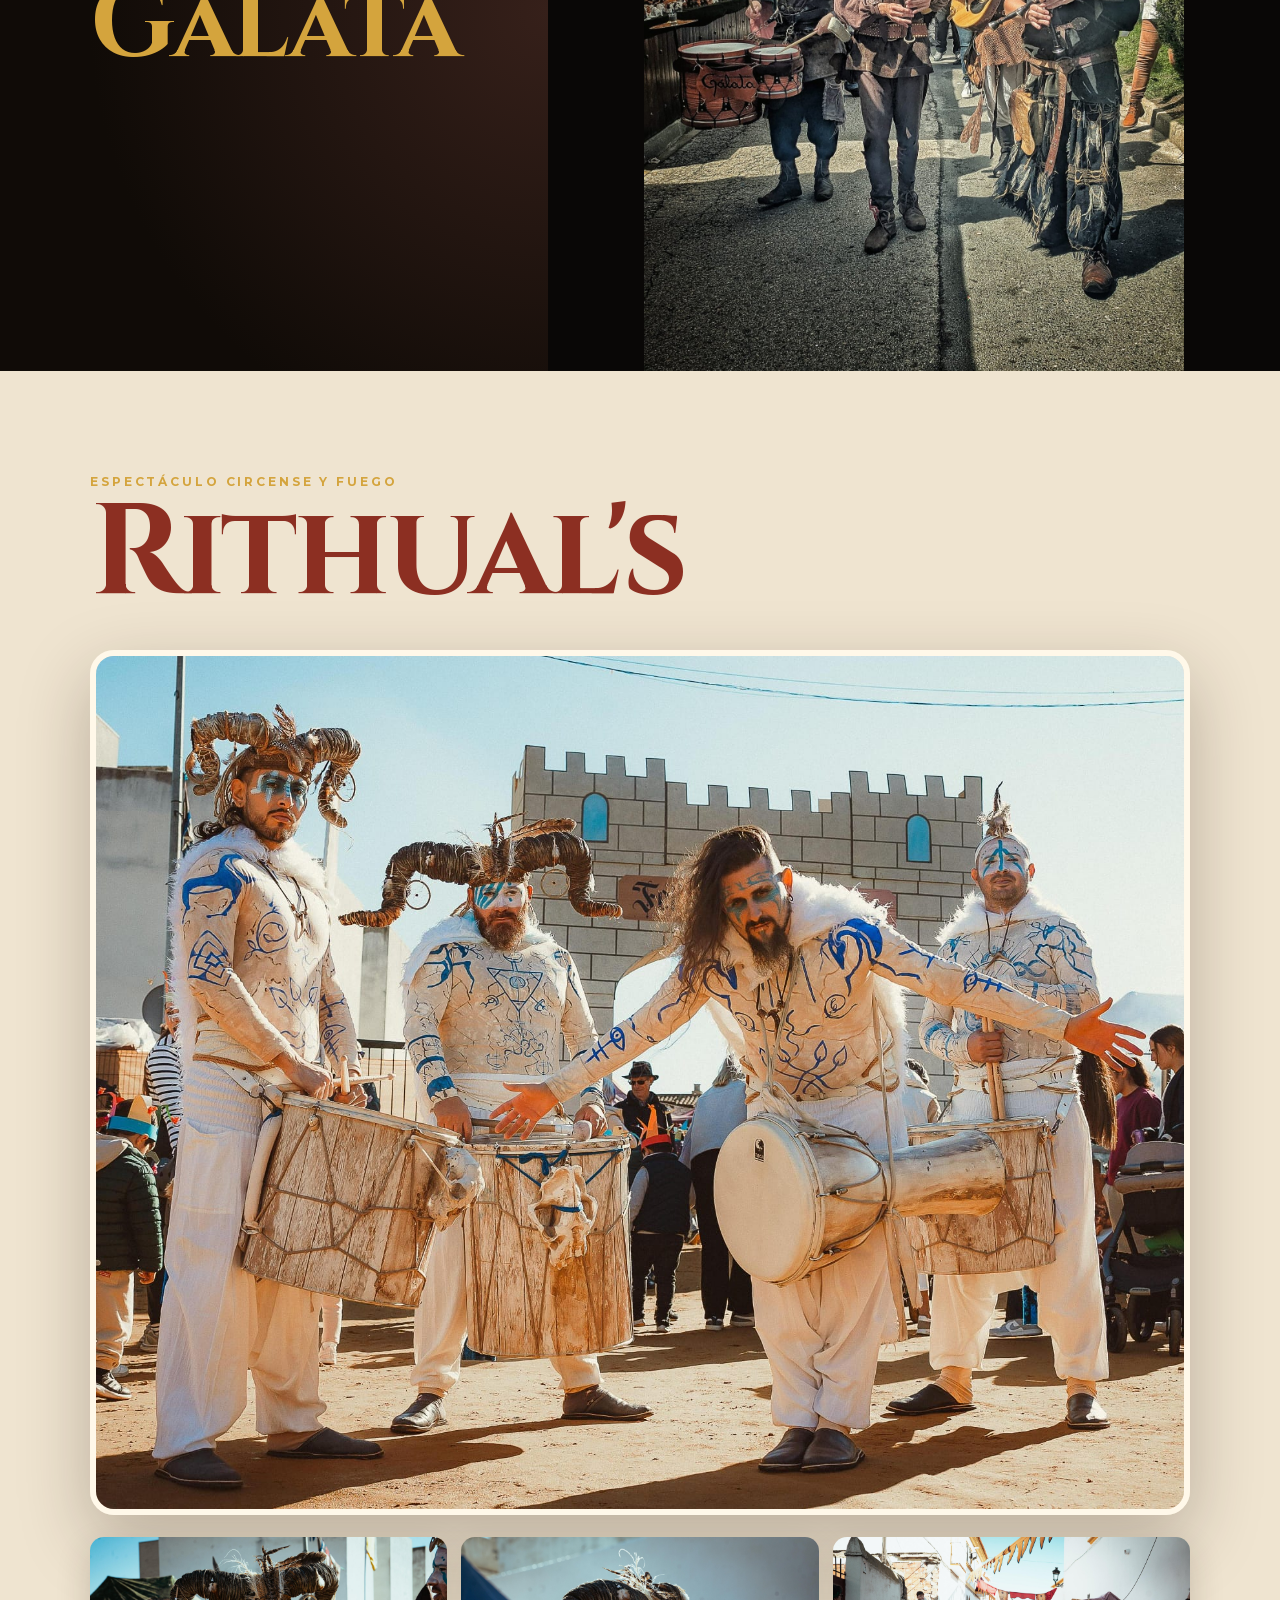
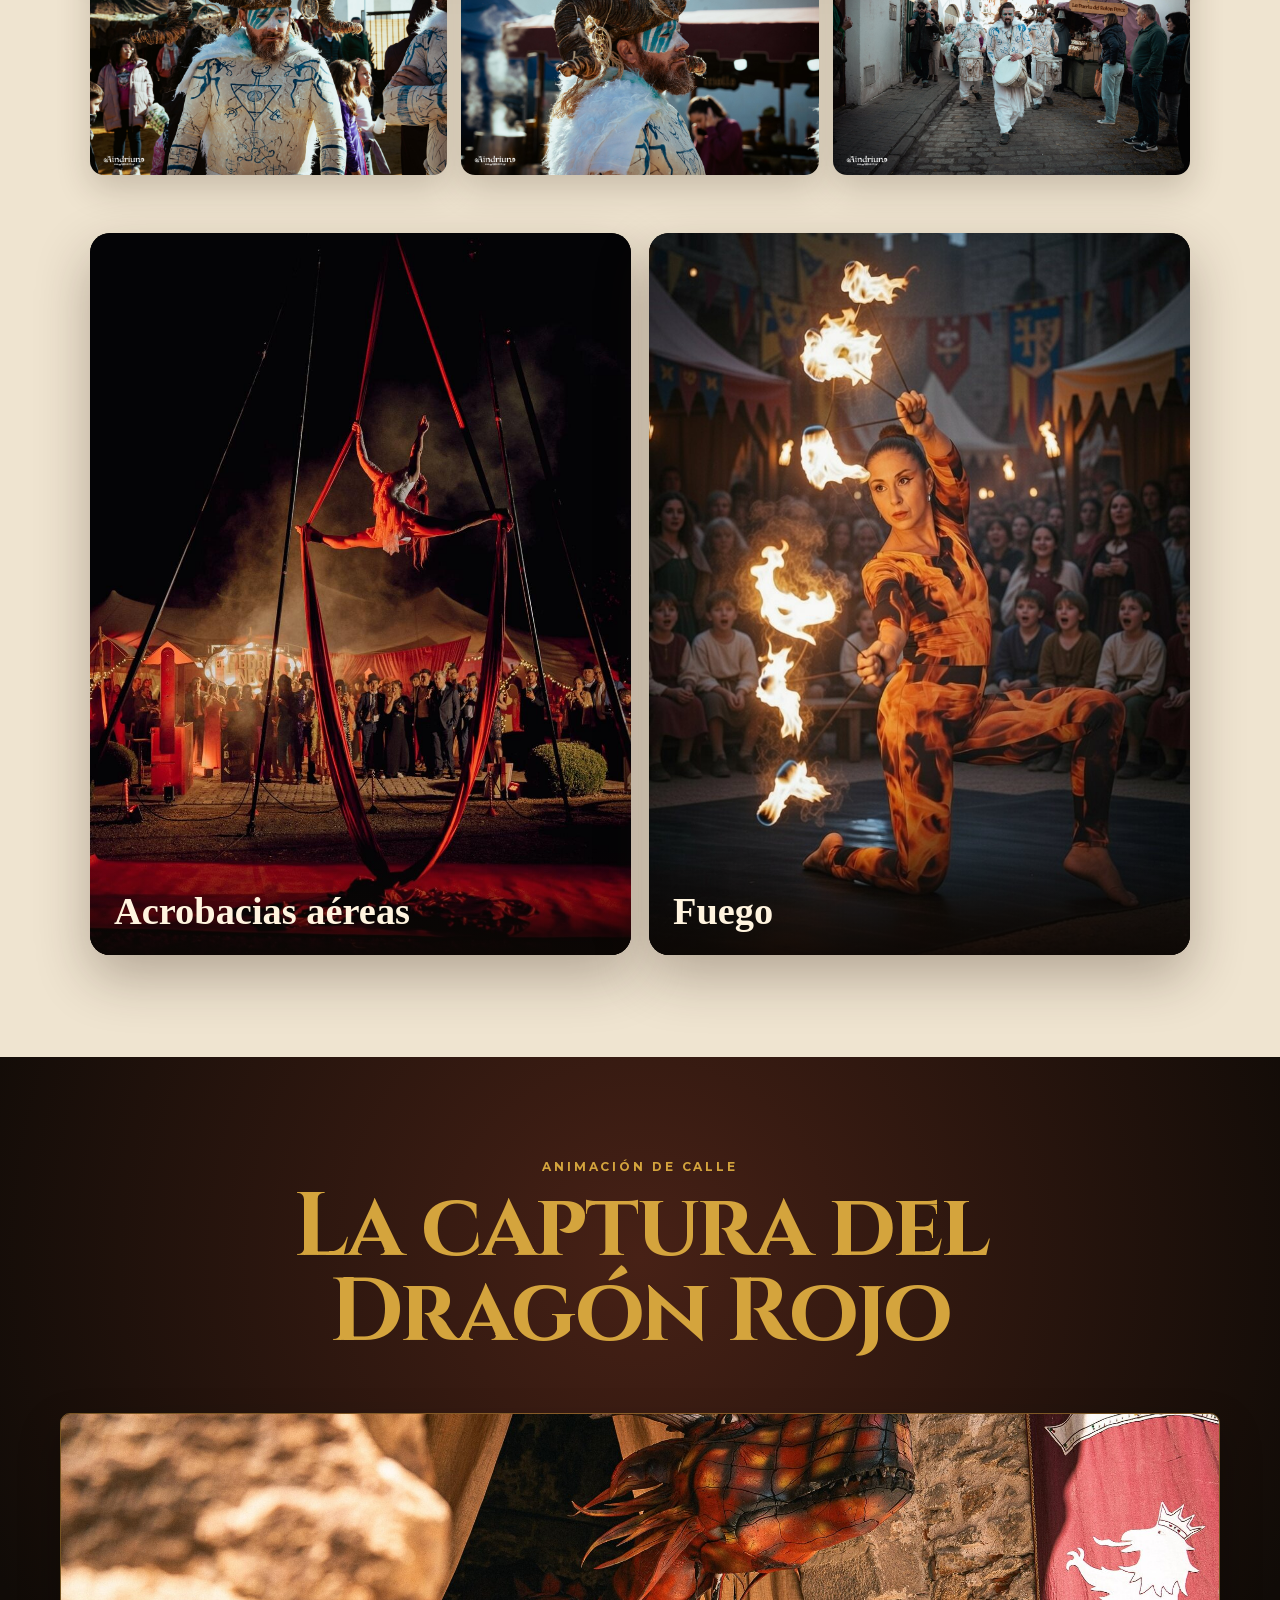
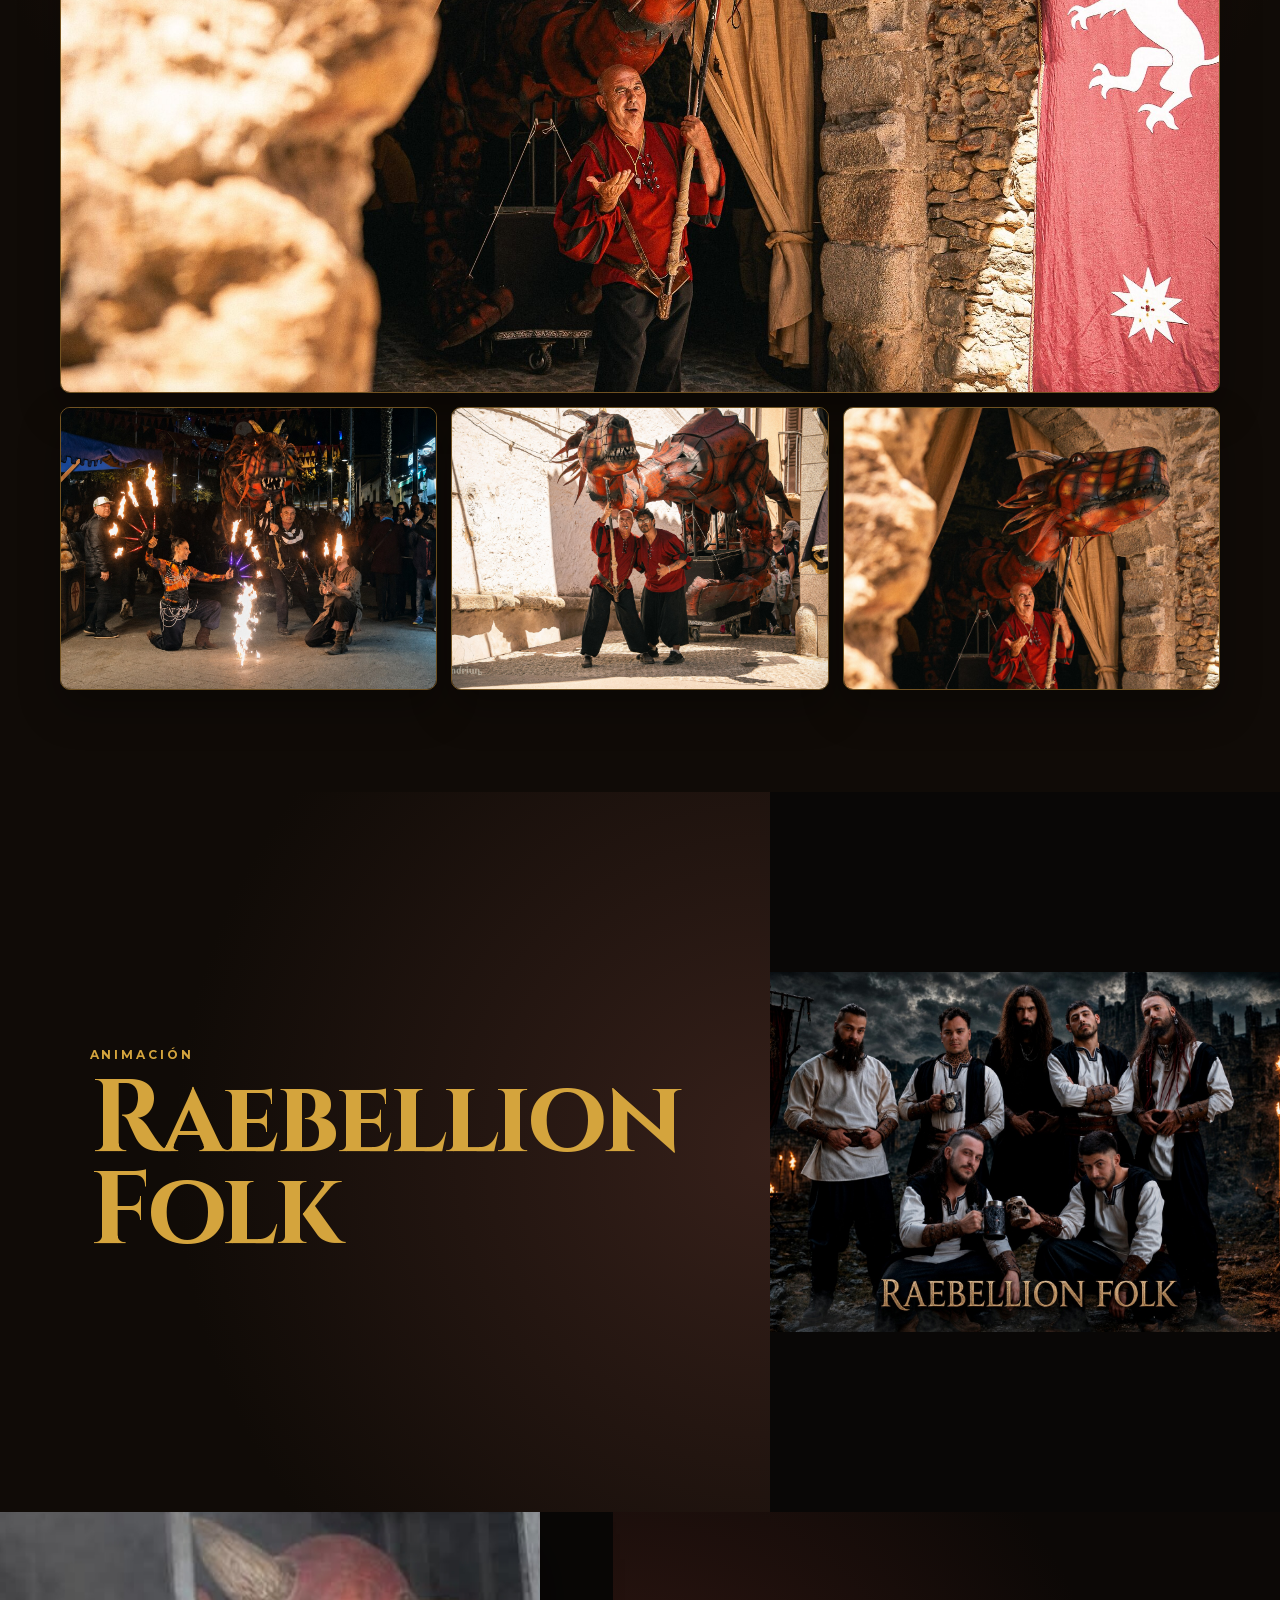
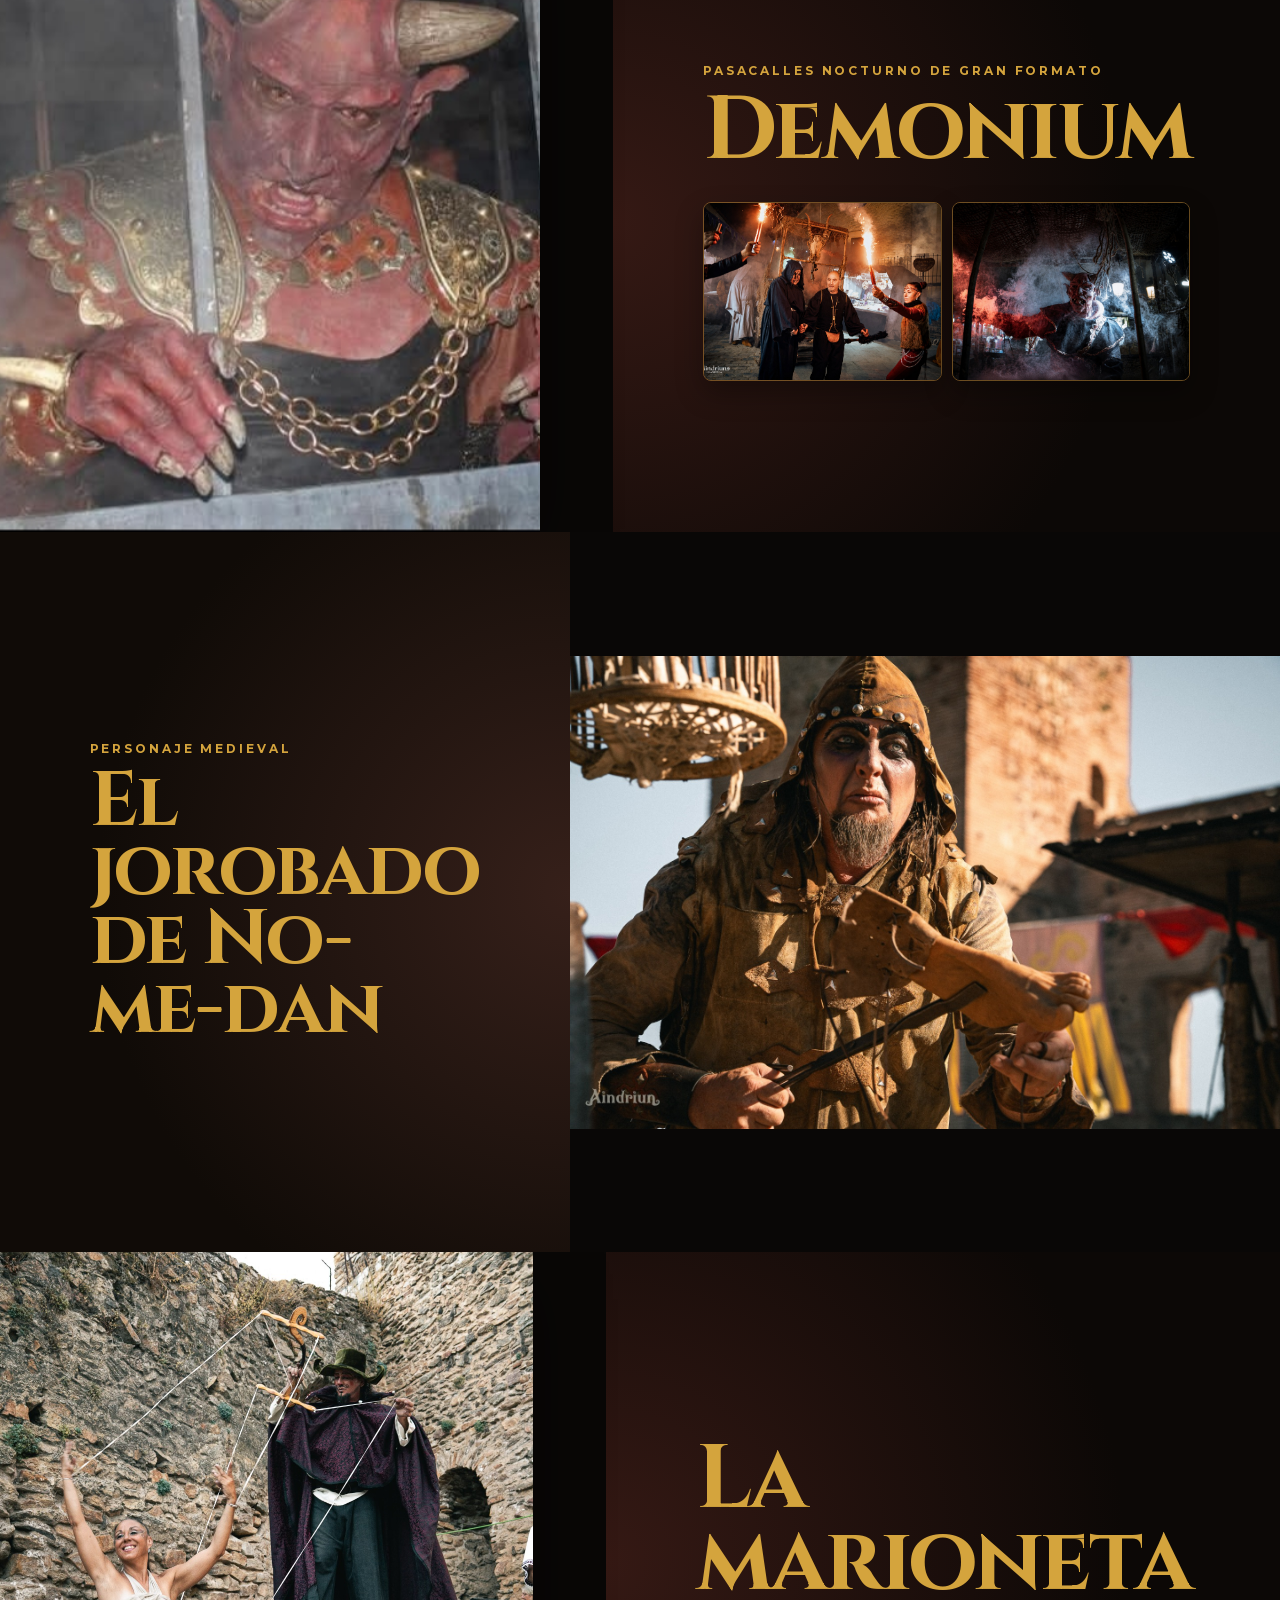
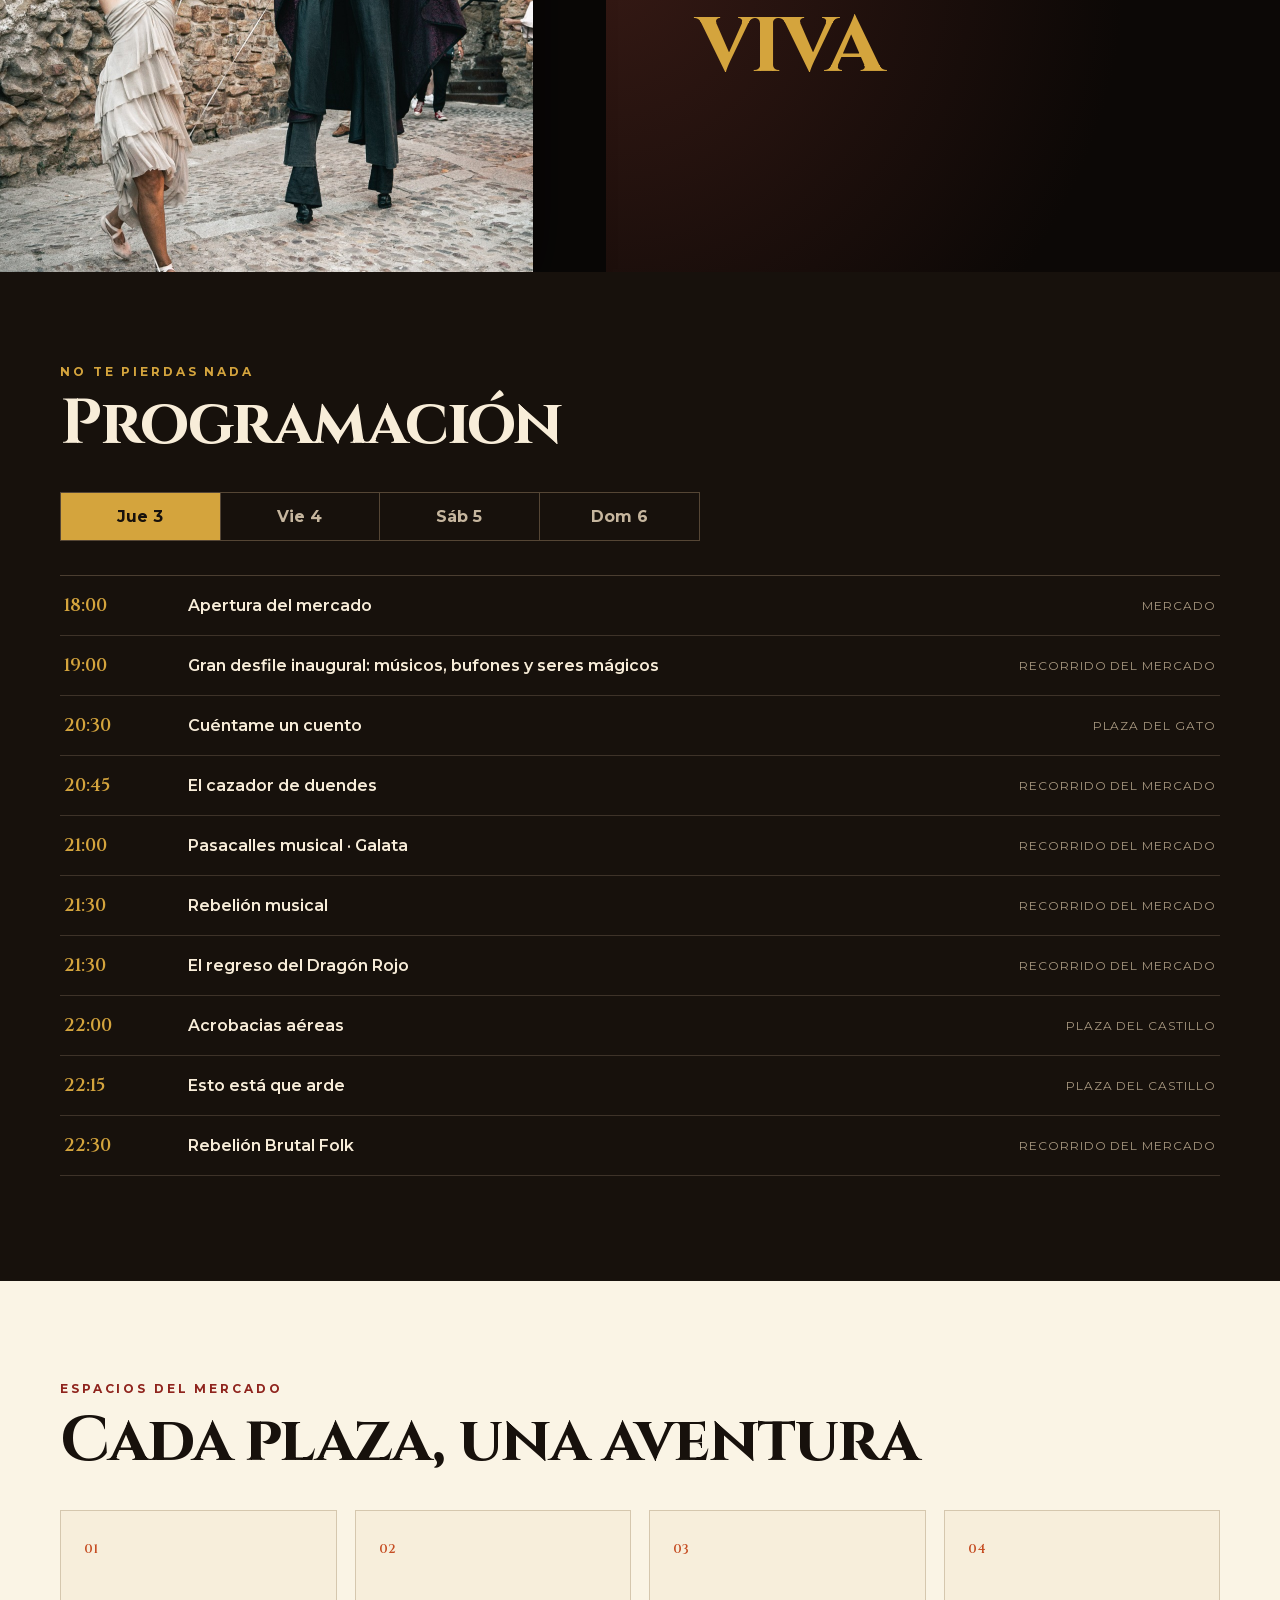
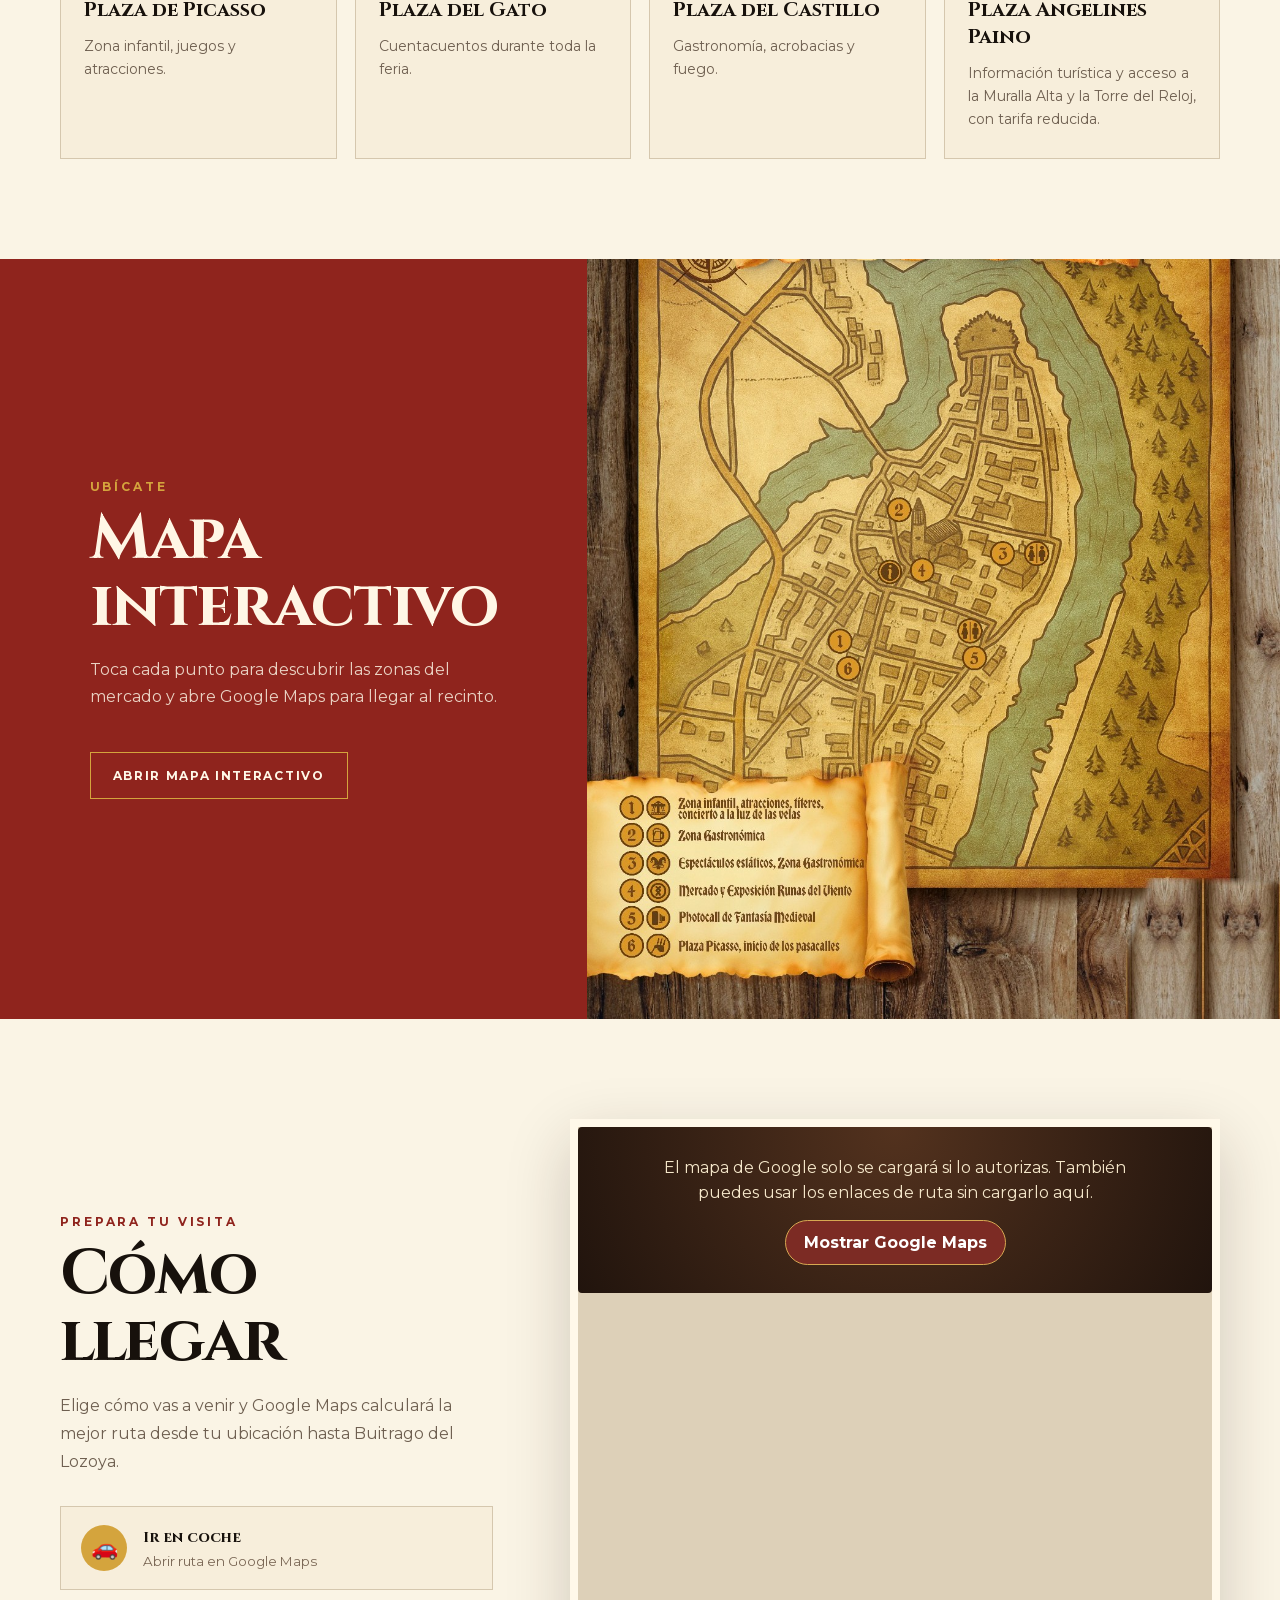
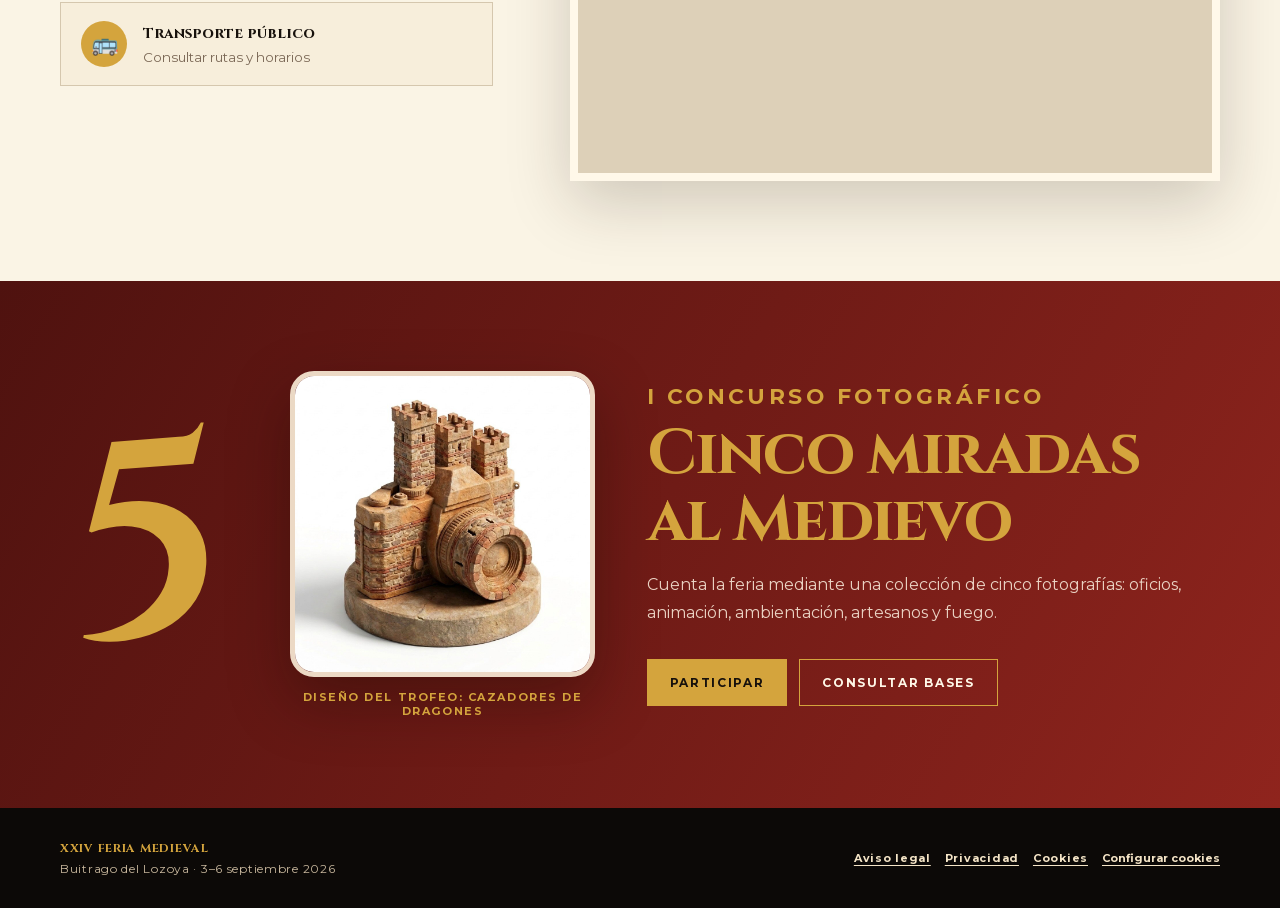
==== commit 7514f175: "Añade Raebellion Folk entre Dragón Rojo y Demonium" ====
--- a/index.html
+++ b/index.html
@@ -107,6 +107,16 @@
       </div>
     </section>
 
+    <section class="galata-show" id="raebellion-folk" aria-labelledby="raebellion-title">
+      <div class="galata-copy">
+        <p class="eyebrow">ANIMACIÓN</p>
+        <h2 id="raebellion-title">Raebellion Folk</h2>
+      </div>
+      <figure class="galata-photo">
+        <img src="assets/raebellion-folk.jpg" alt="Integrantes de Raebellion Folk ante un castillo medieval">
+      </figure>
+    </section>
+
     <section class="feature-show" id="demonium" aria-labelledby="demonium-title">
       <div class="feature-photos">
         <figure class="feature-photo feature-photo-main">
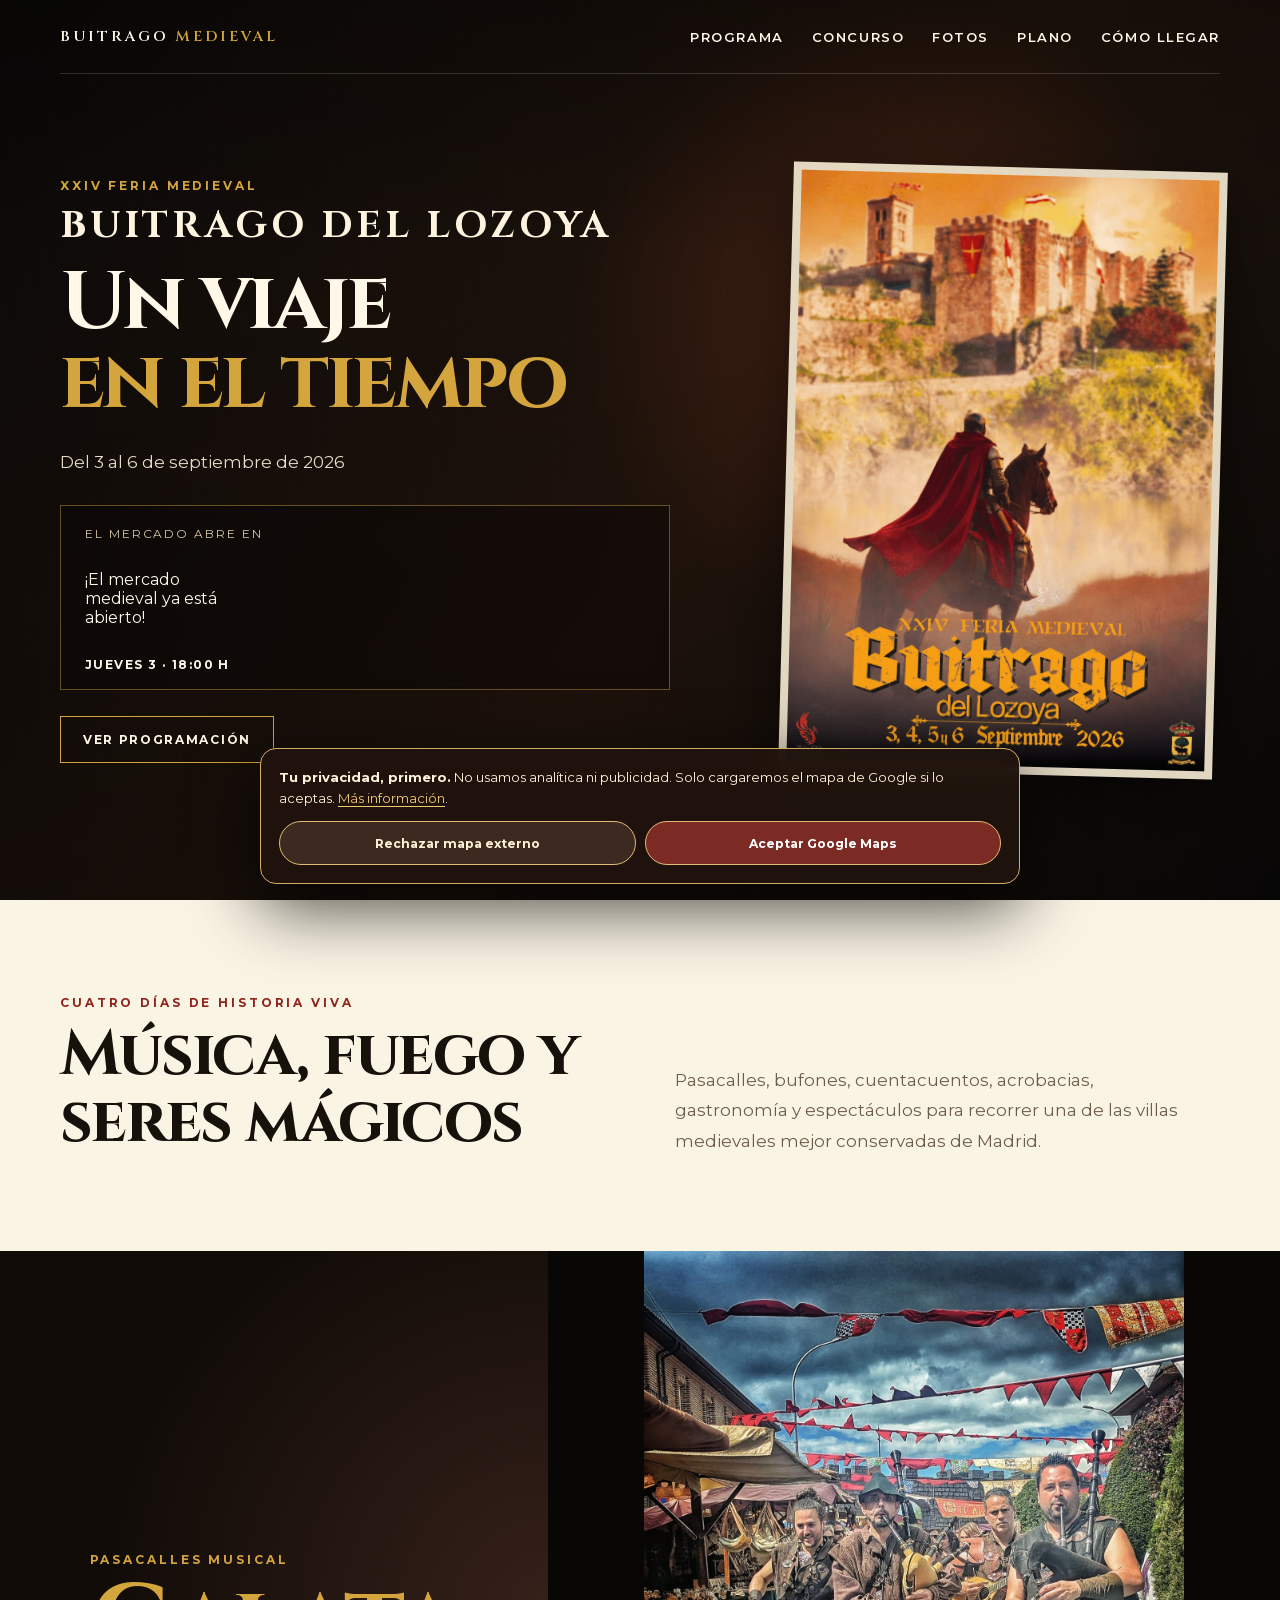
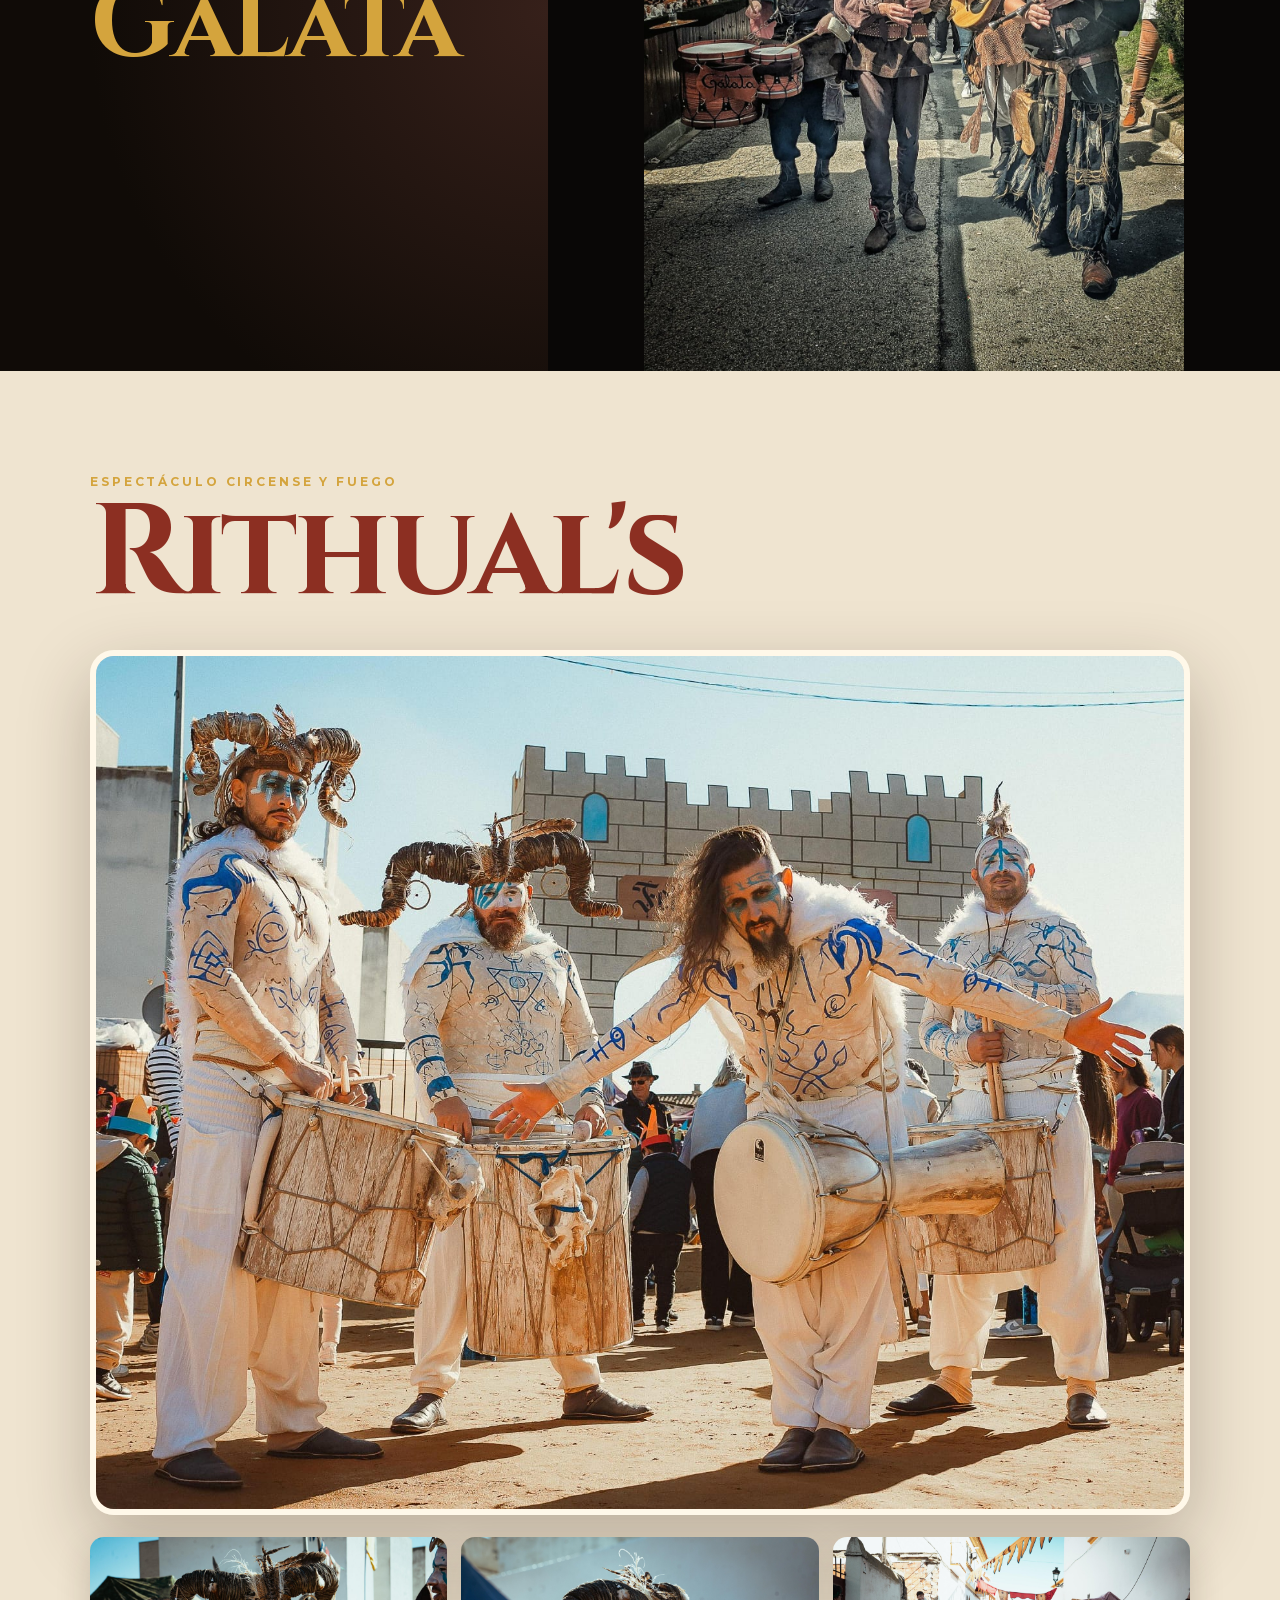
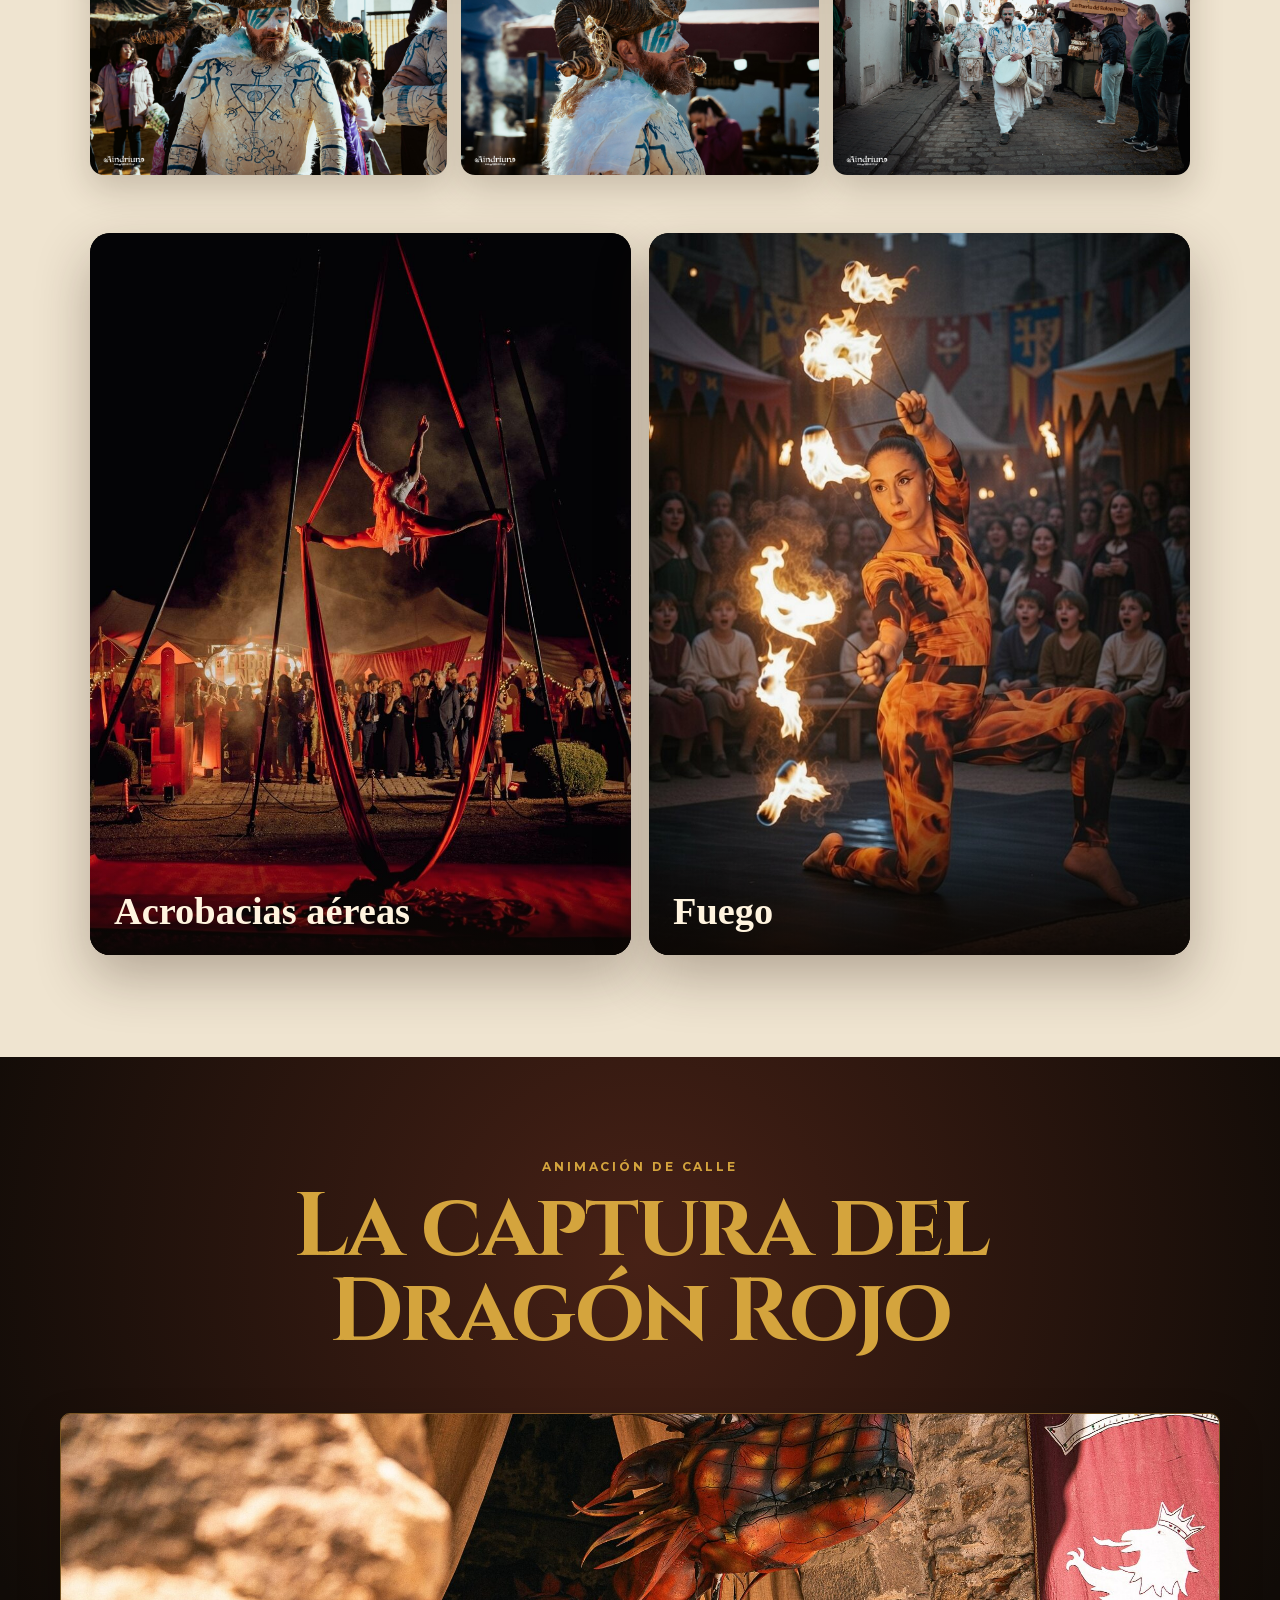
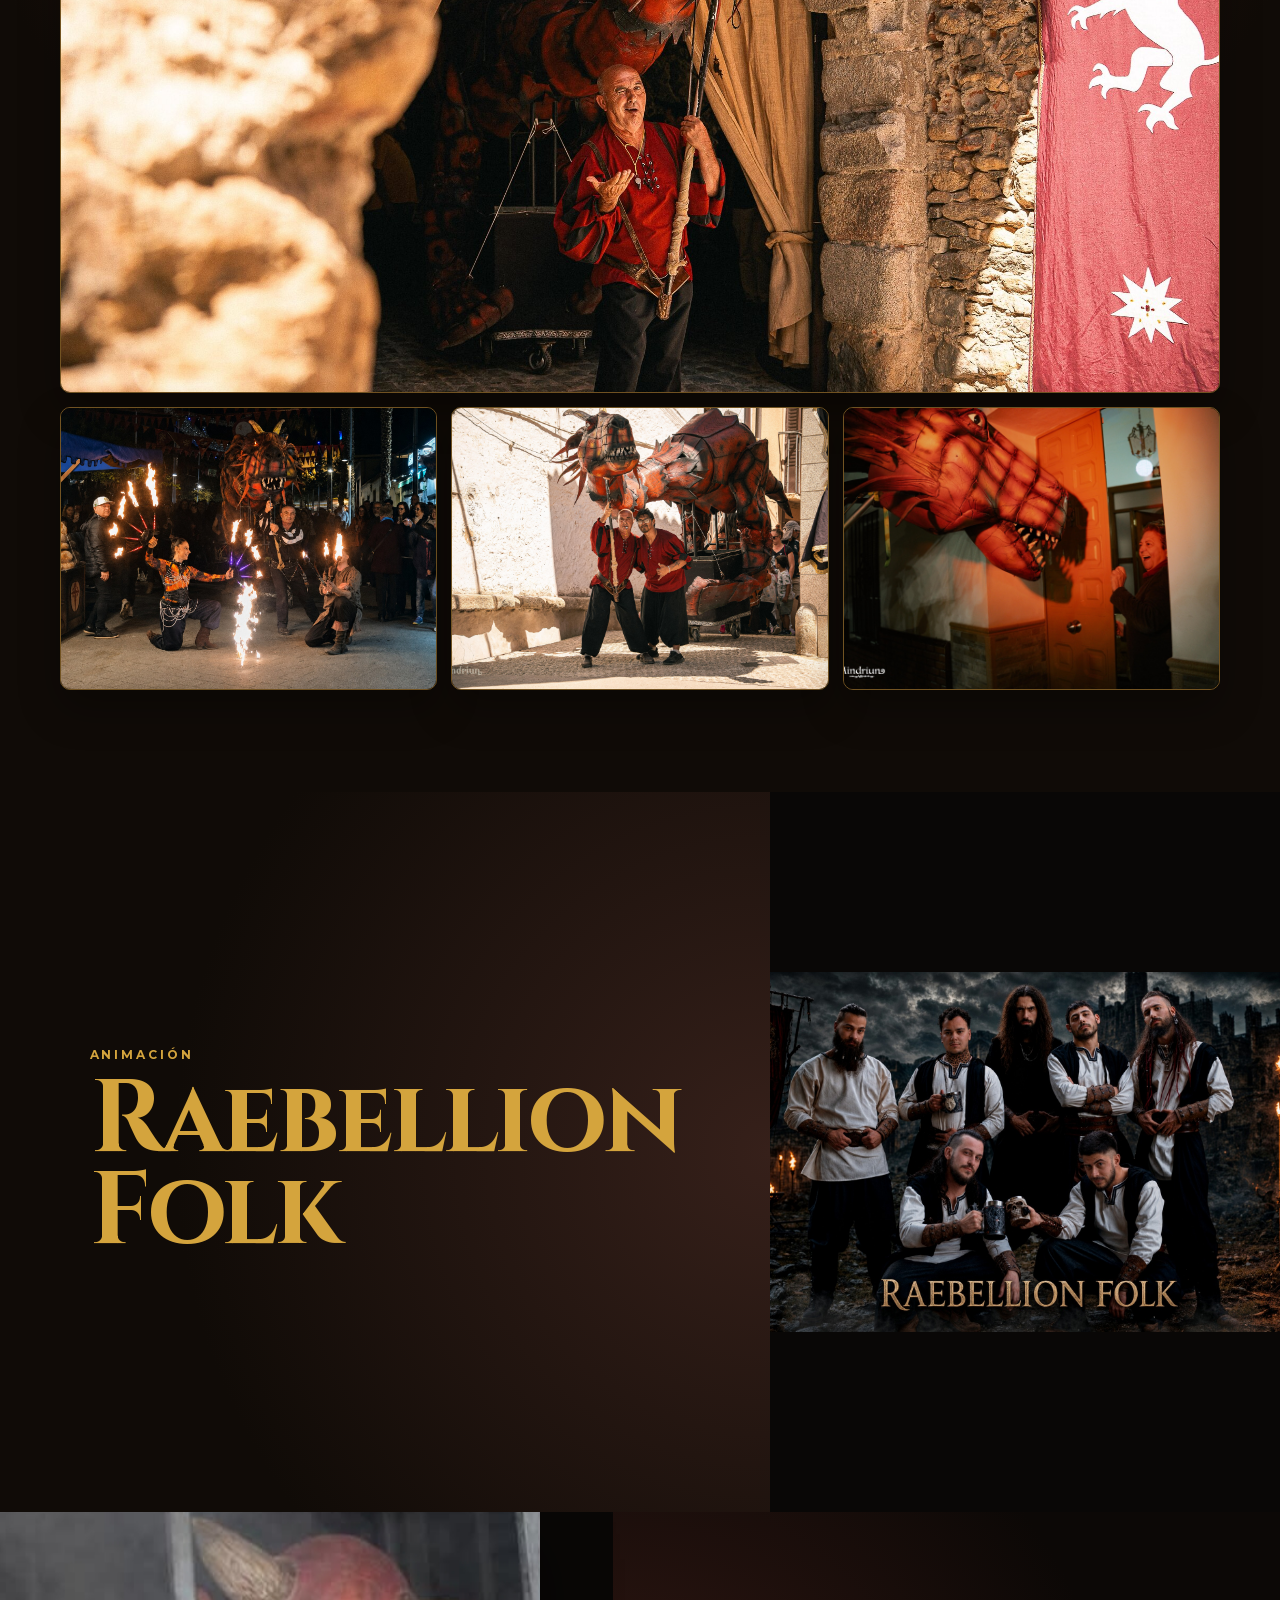
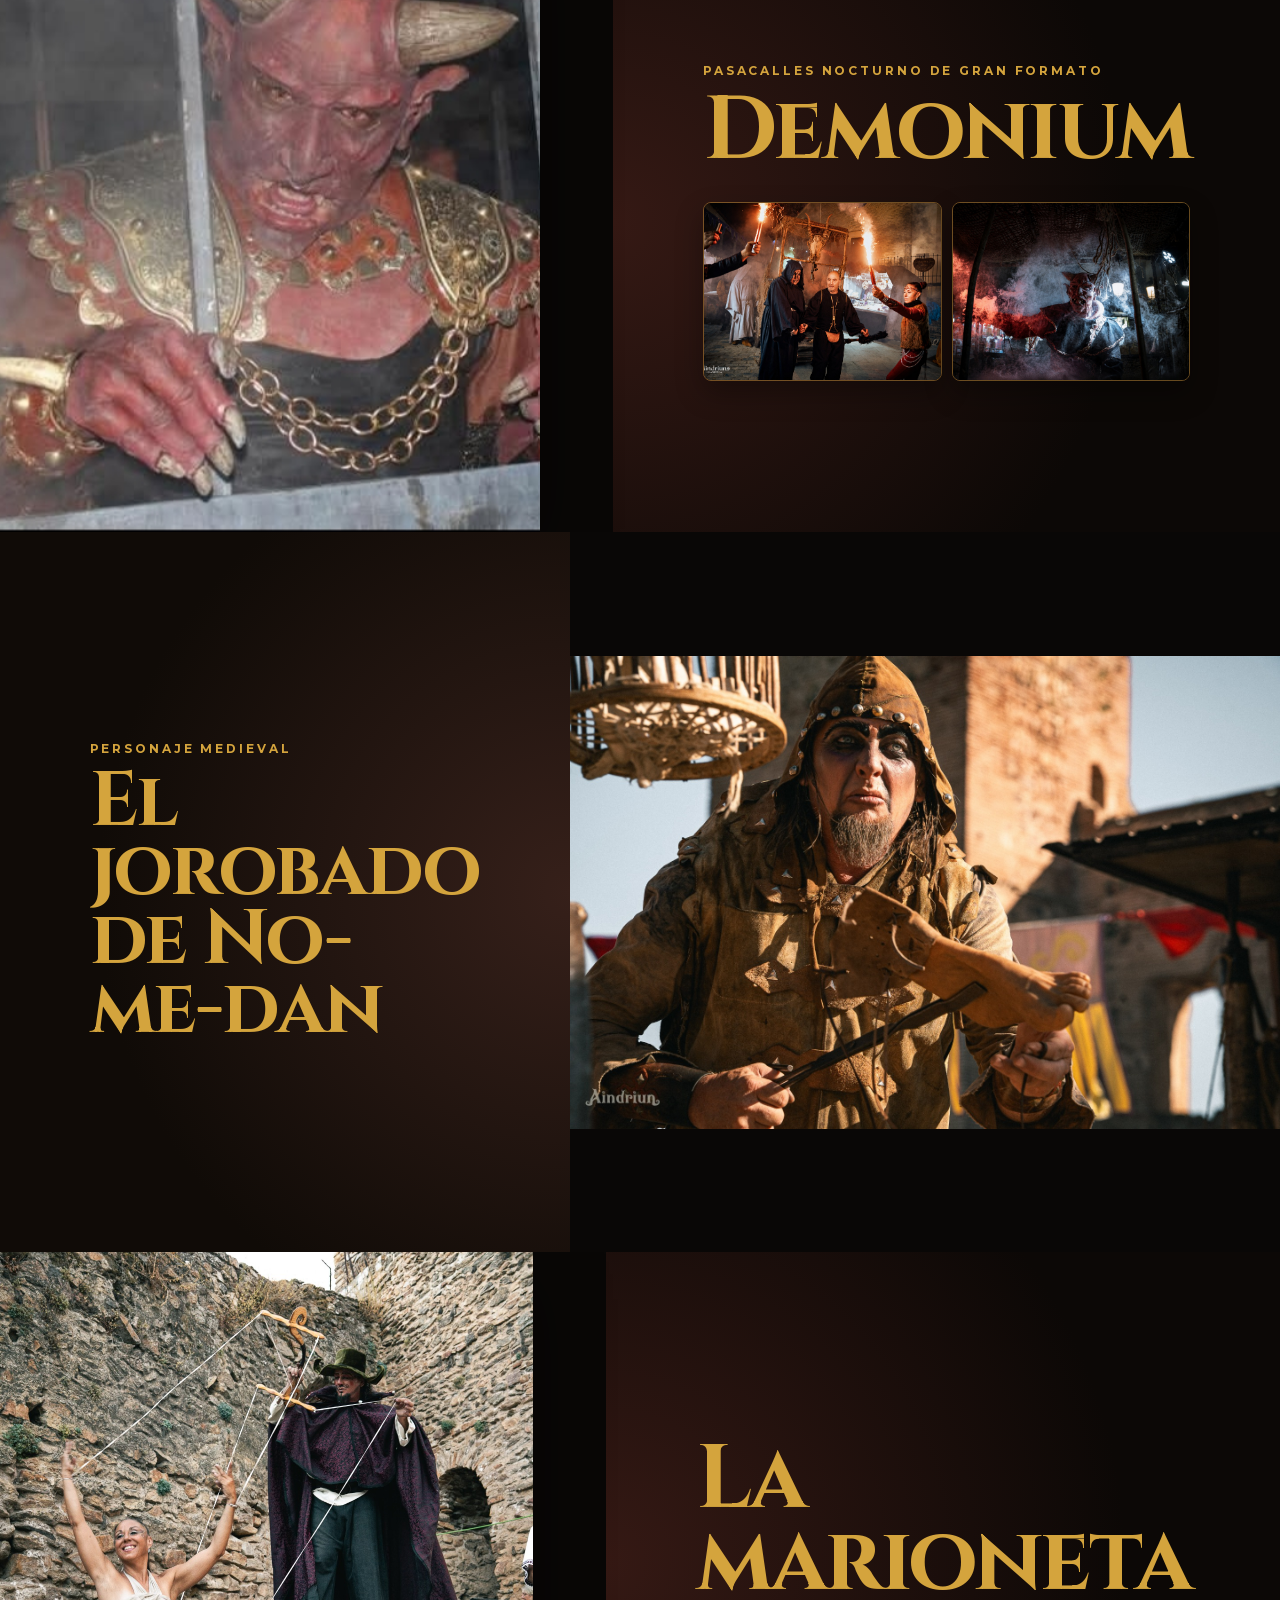
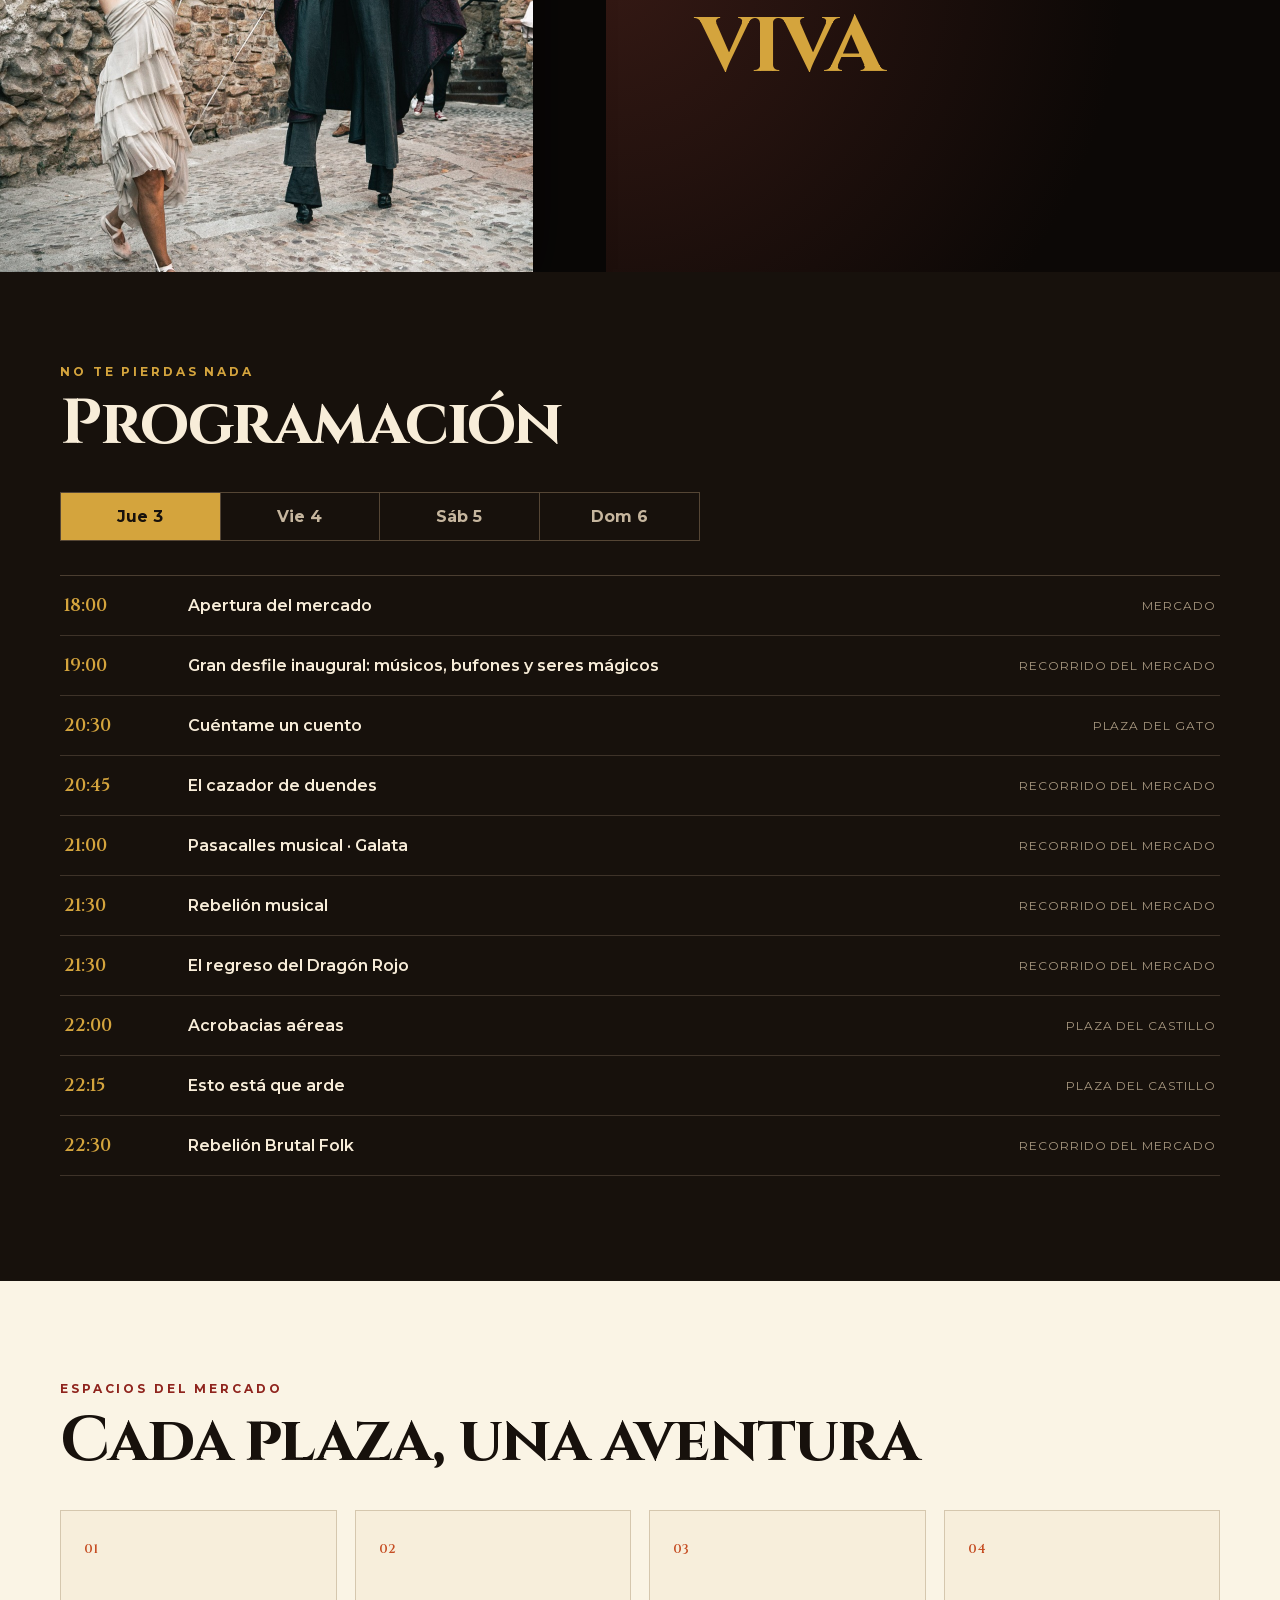
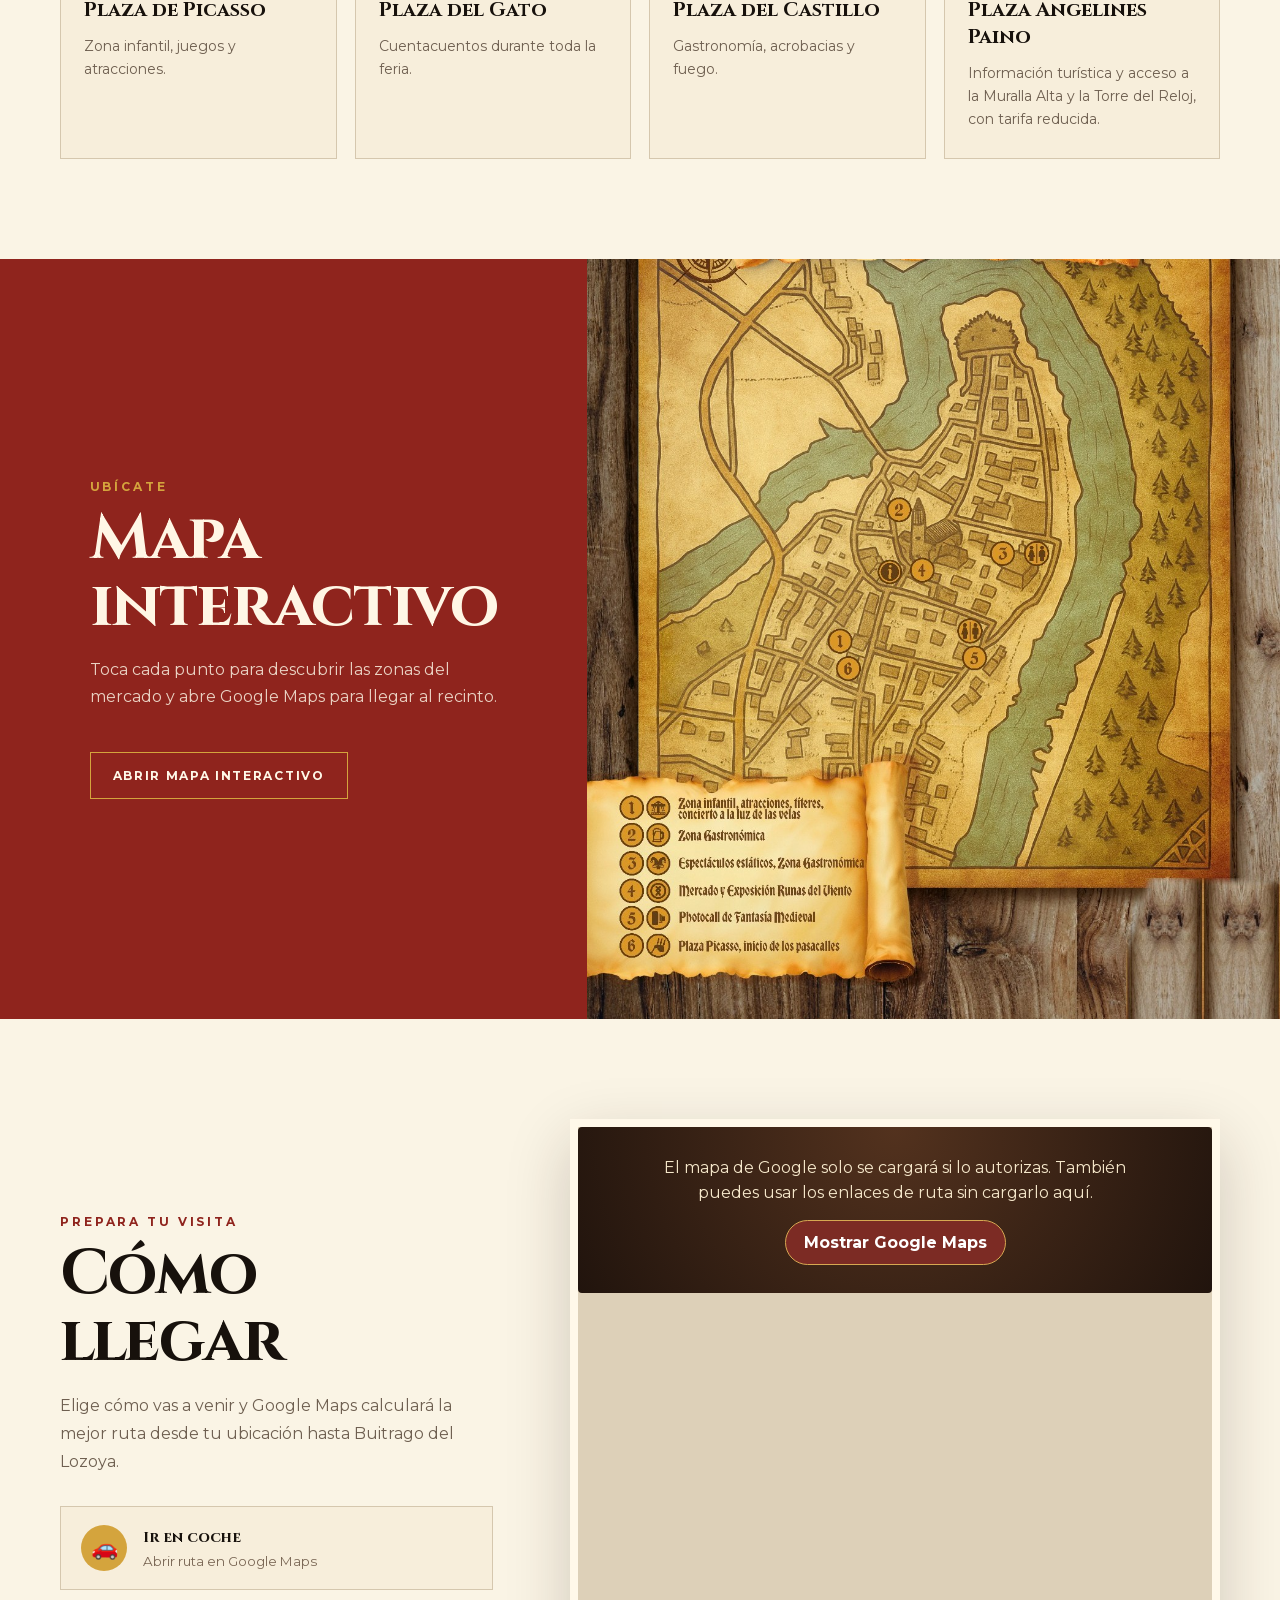
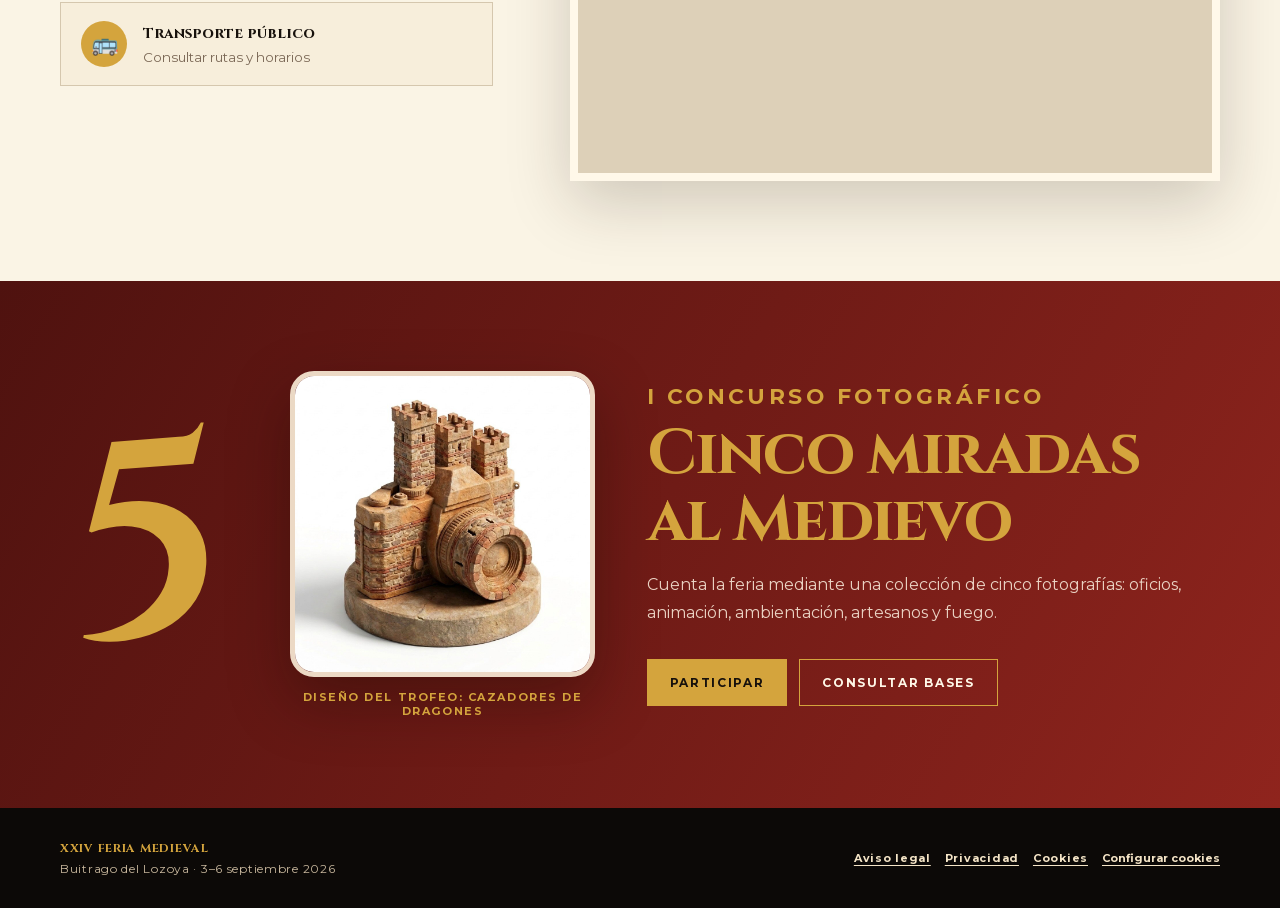
==== commit 20339103: "Sustituye el detalle del Dragón Rojo" ====
--- a/index.html
+++ b/index.html
@@ -103,7 +103,7 @@
         <img src="assets/captura-dragon-destacada.jpg" alt="El Dragón Rojo aparece por una puerta medieval">
         <img src="assets/captura-dragon-fuego.jpg" alt="El Dragón Rojo acompañado por artistas de fuego durante el pasacalles nocturno">
         <img src="assets/animacion-captura-dragon-rojo-01.jpg" alt="El Dragón Rojo recorre las calles acompañado por sus cuidadores">
-        <img src="assets/captura-dragon-detalle.jpg" alt="Detalle de la cabeza del Dragón Rojo y uno de sus cuidadores">
+        <img src="assets/captura-dragon-escamas.jpg" alt="Detalle de las escamas rojas y naranjas del Dragón Rojo">
       </div>
     </section>
 
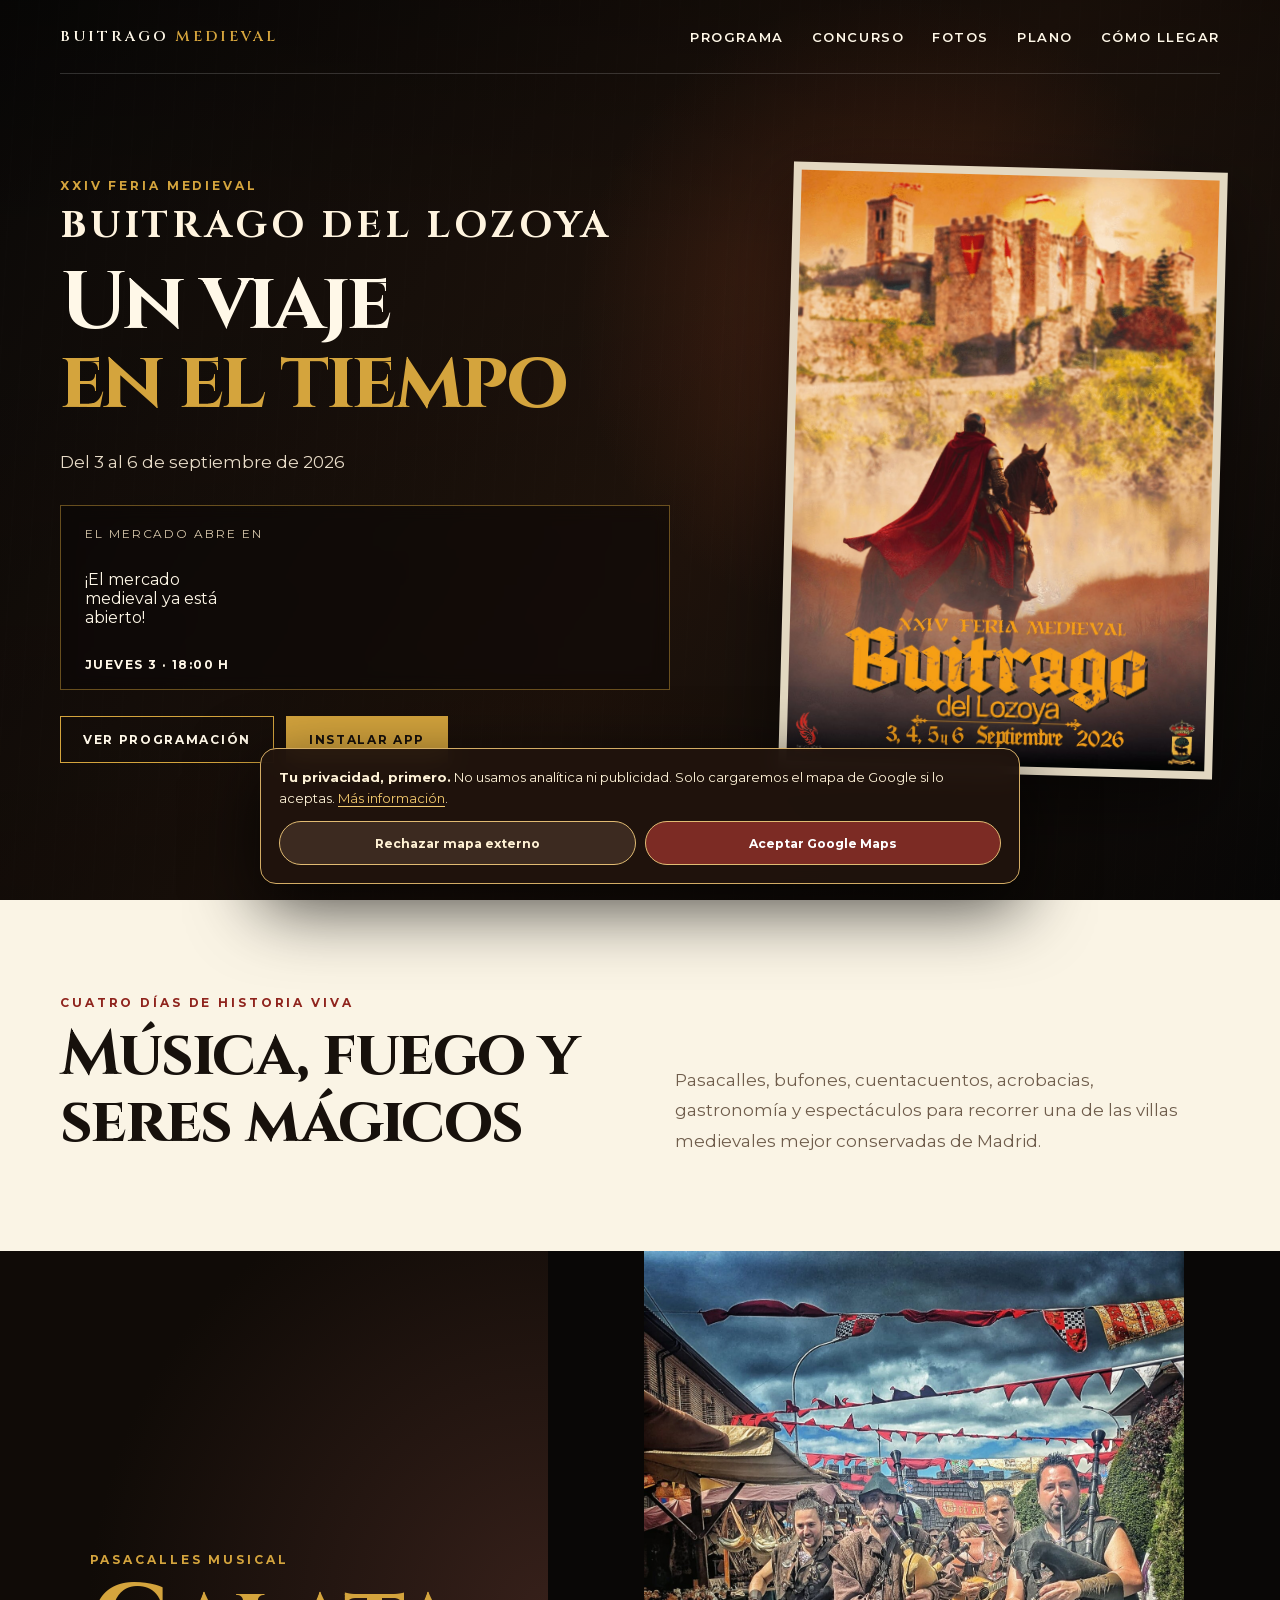
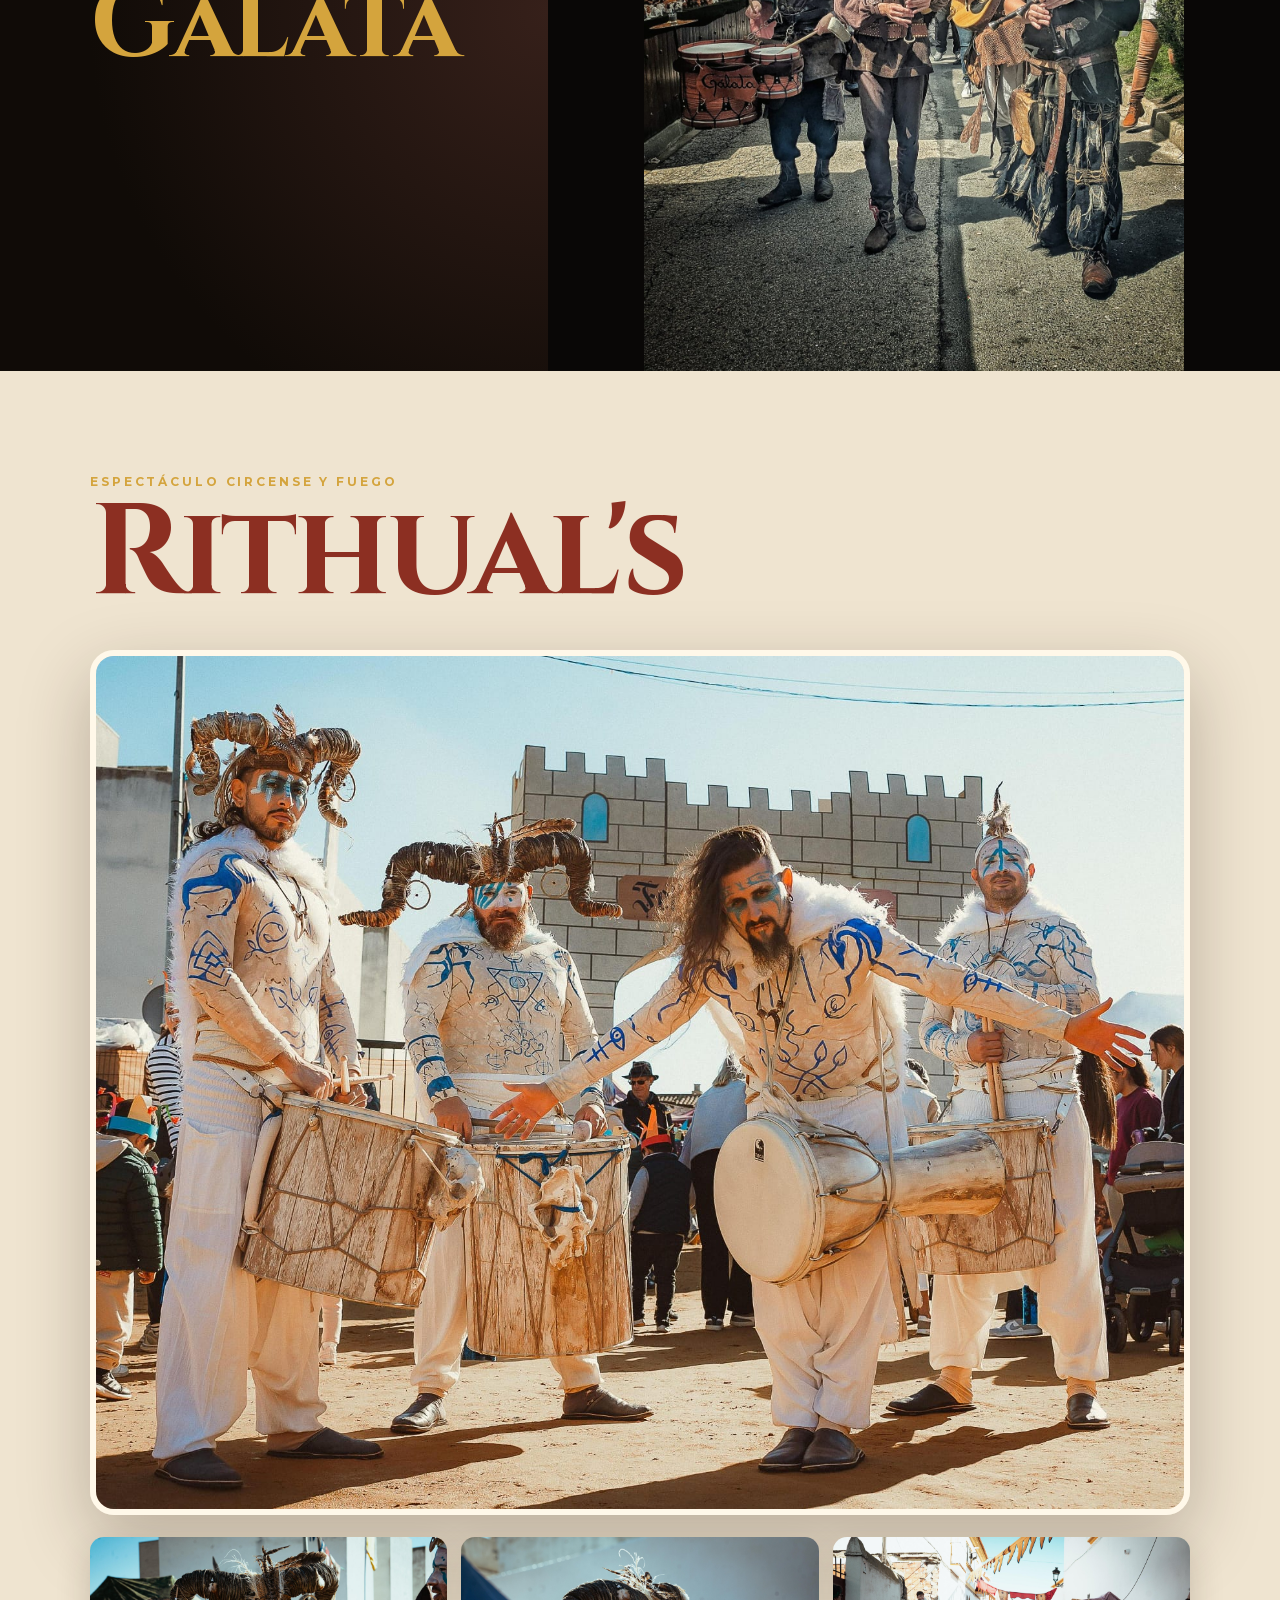
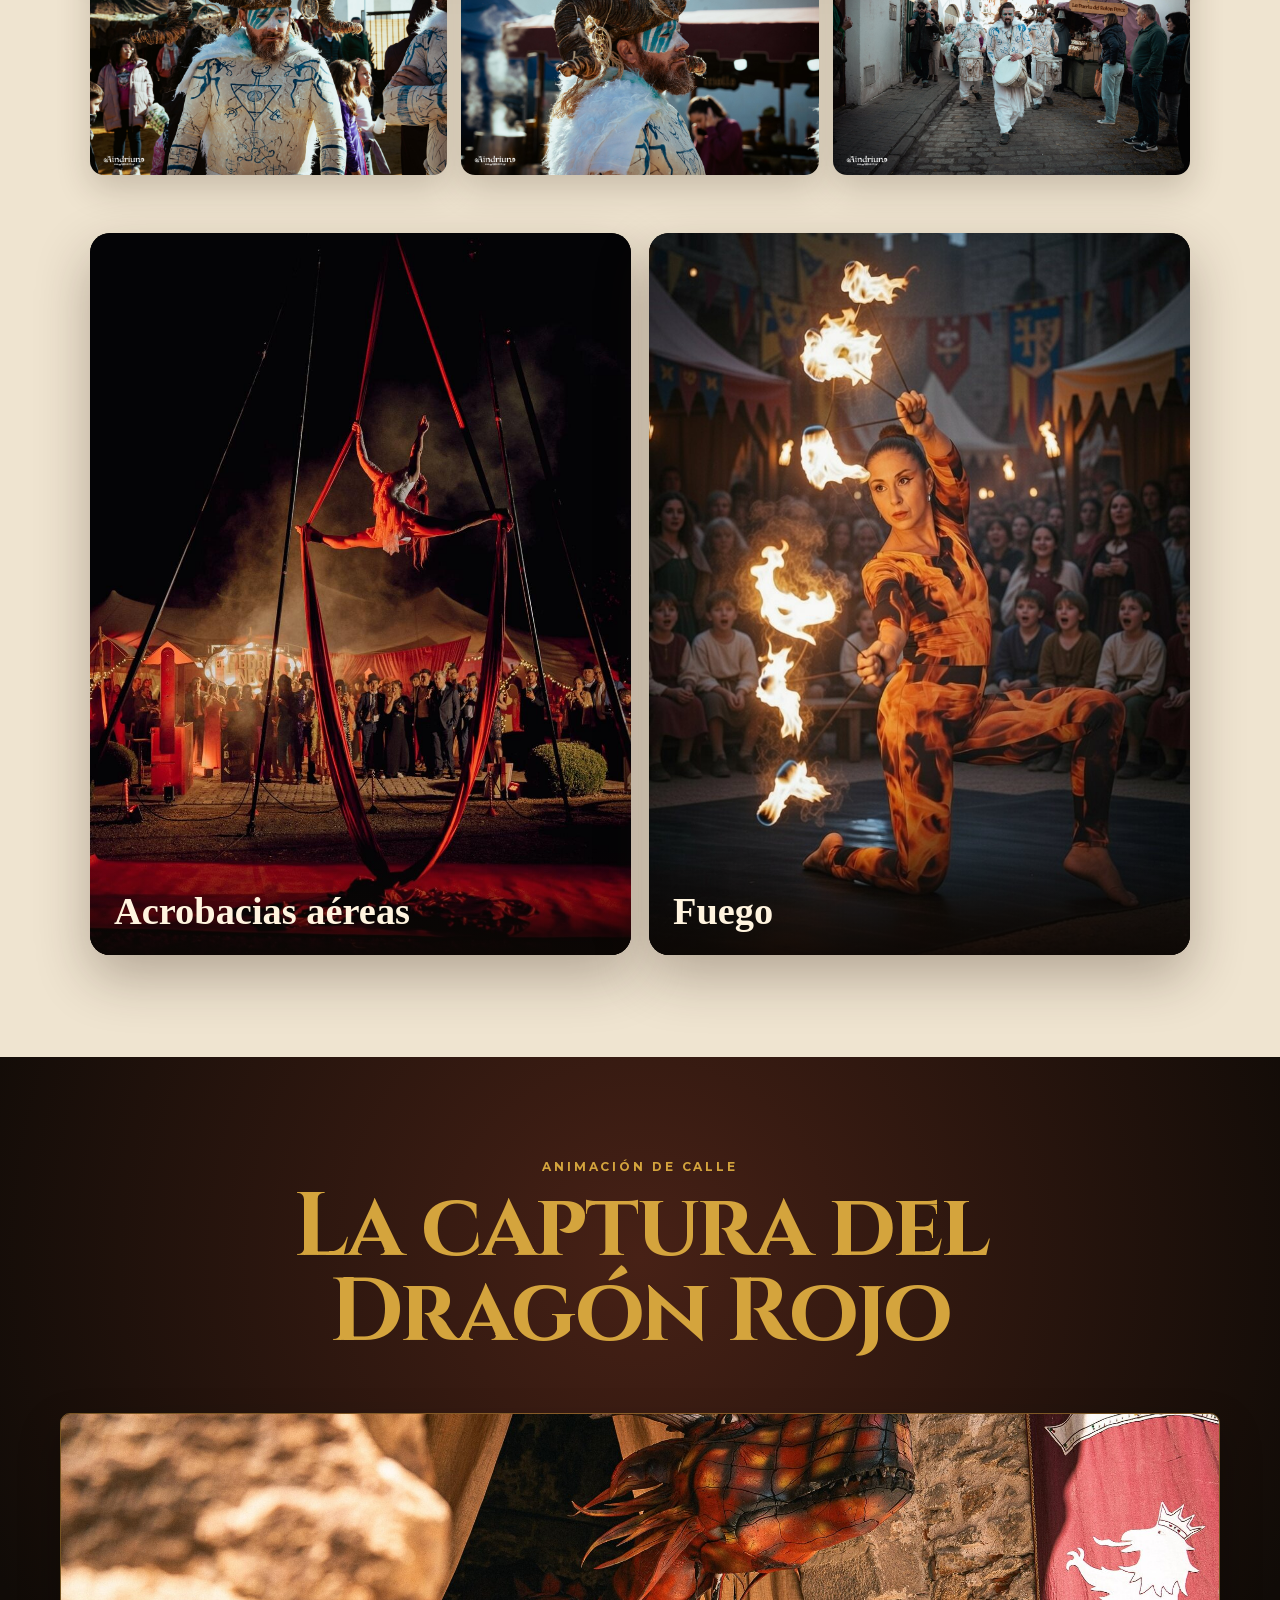
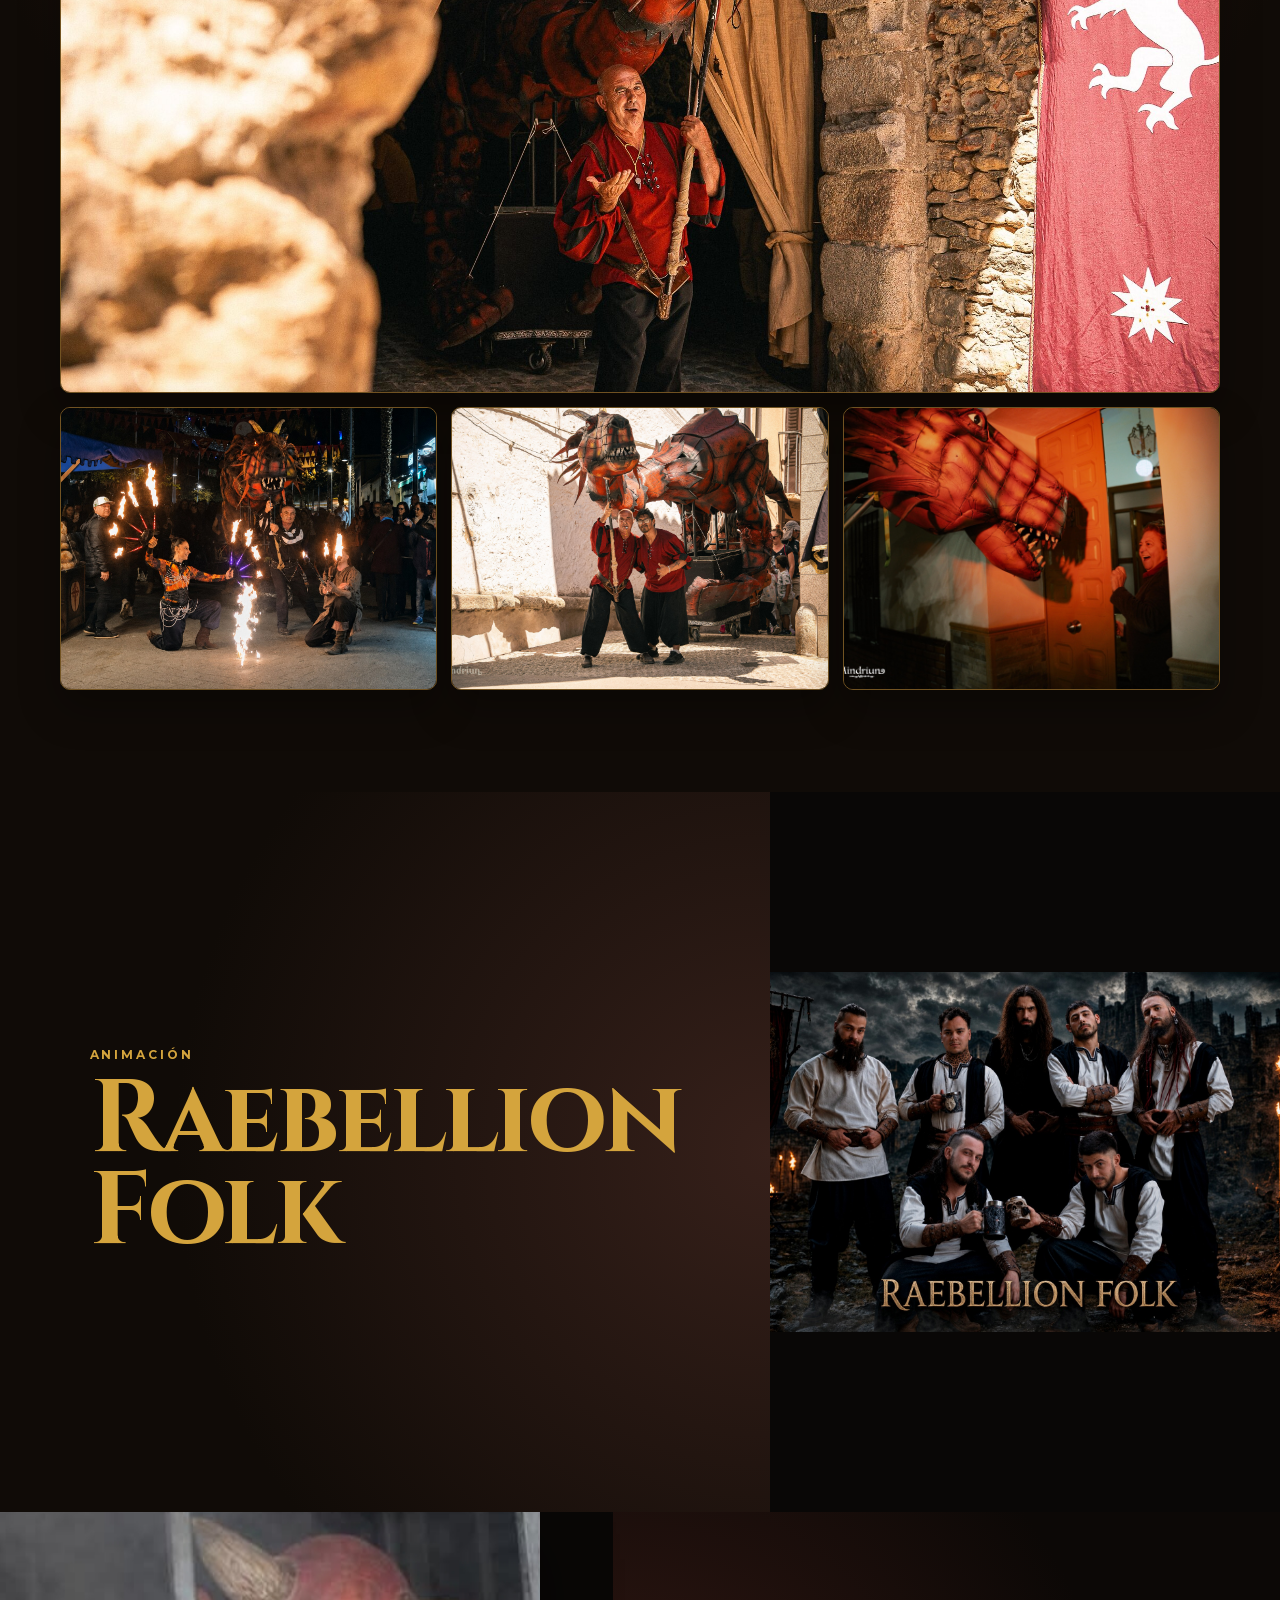
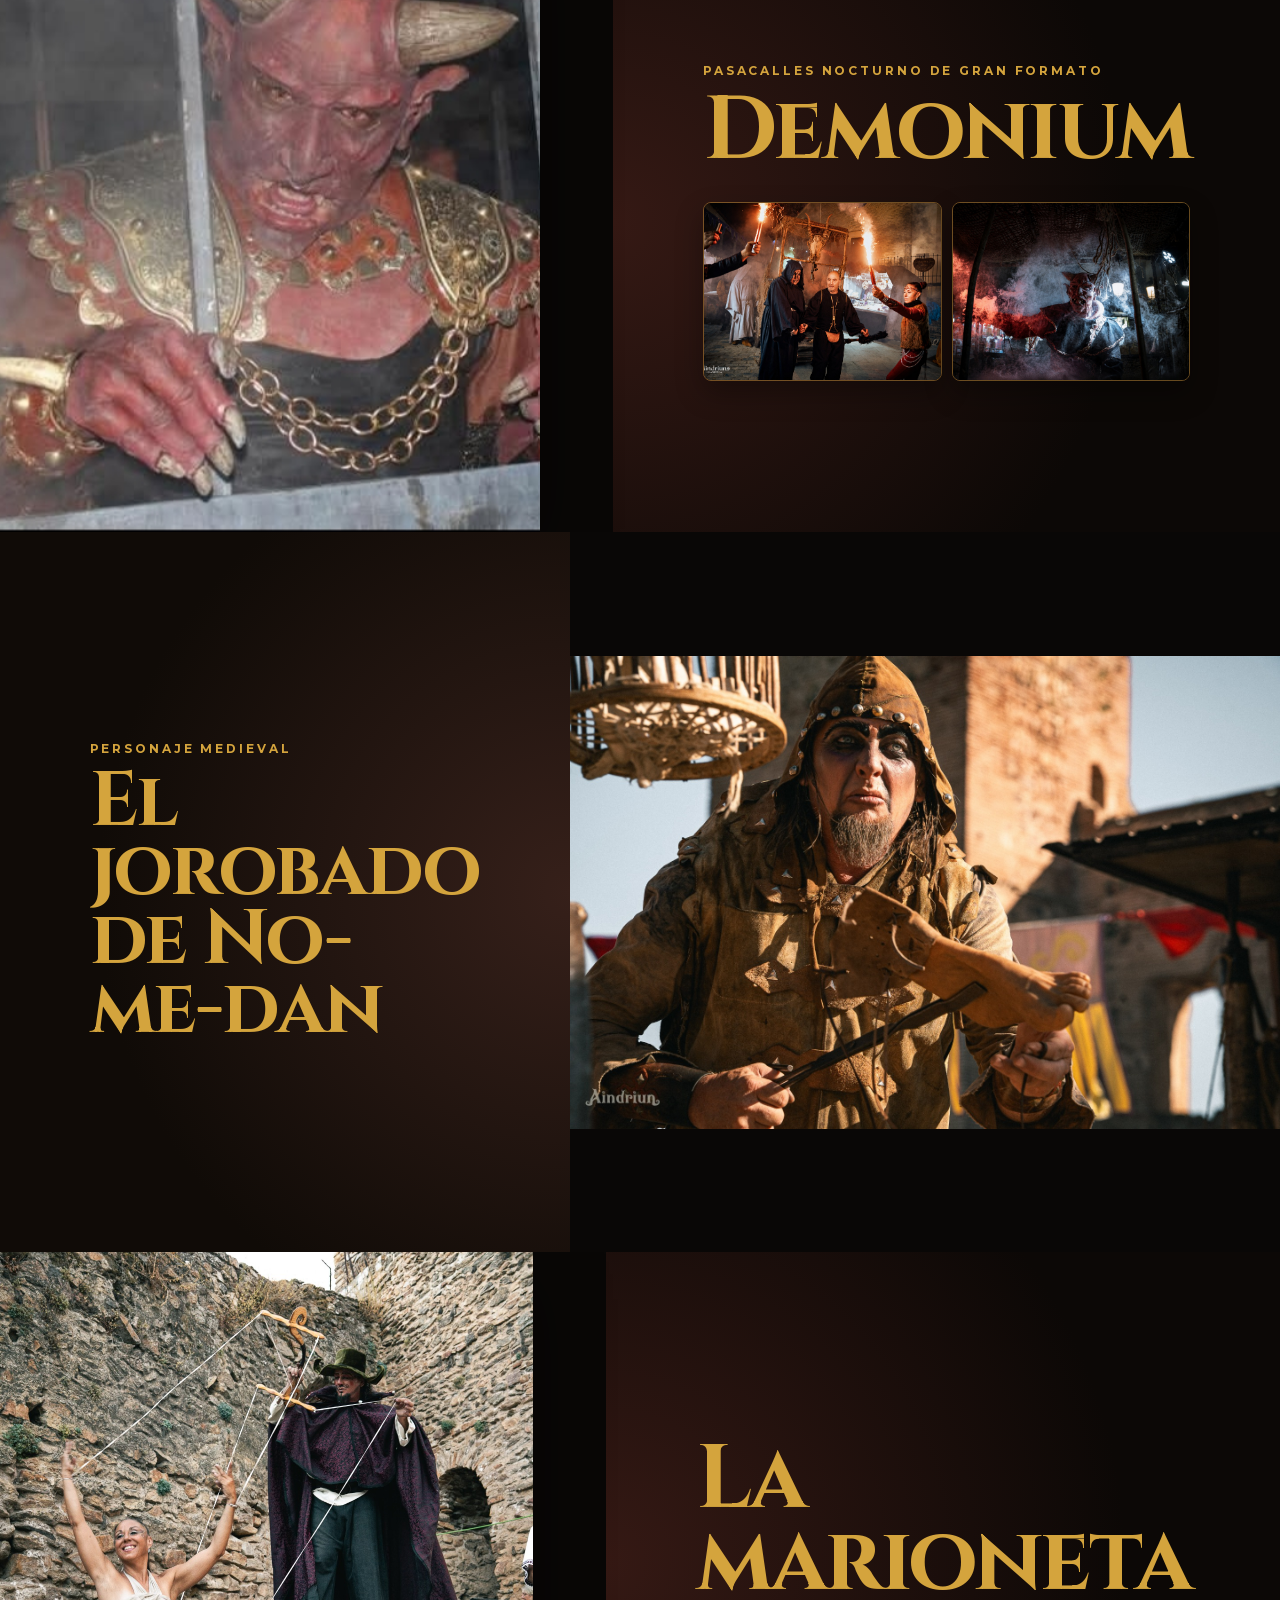
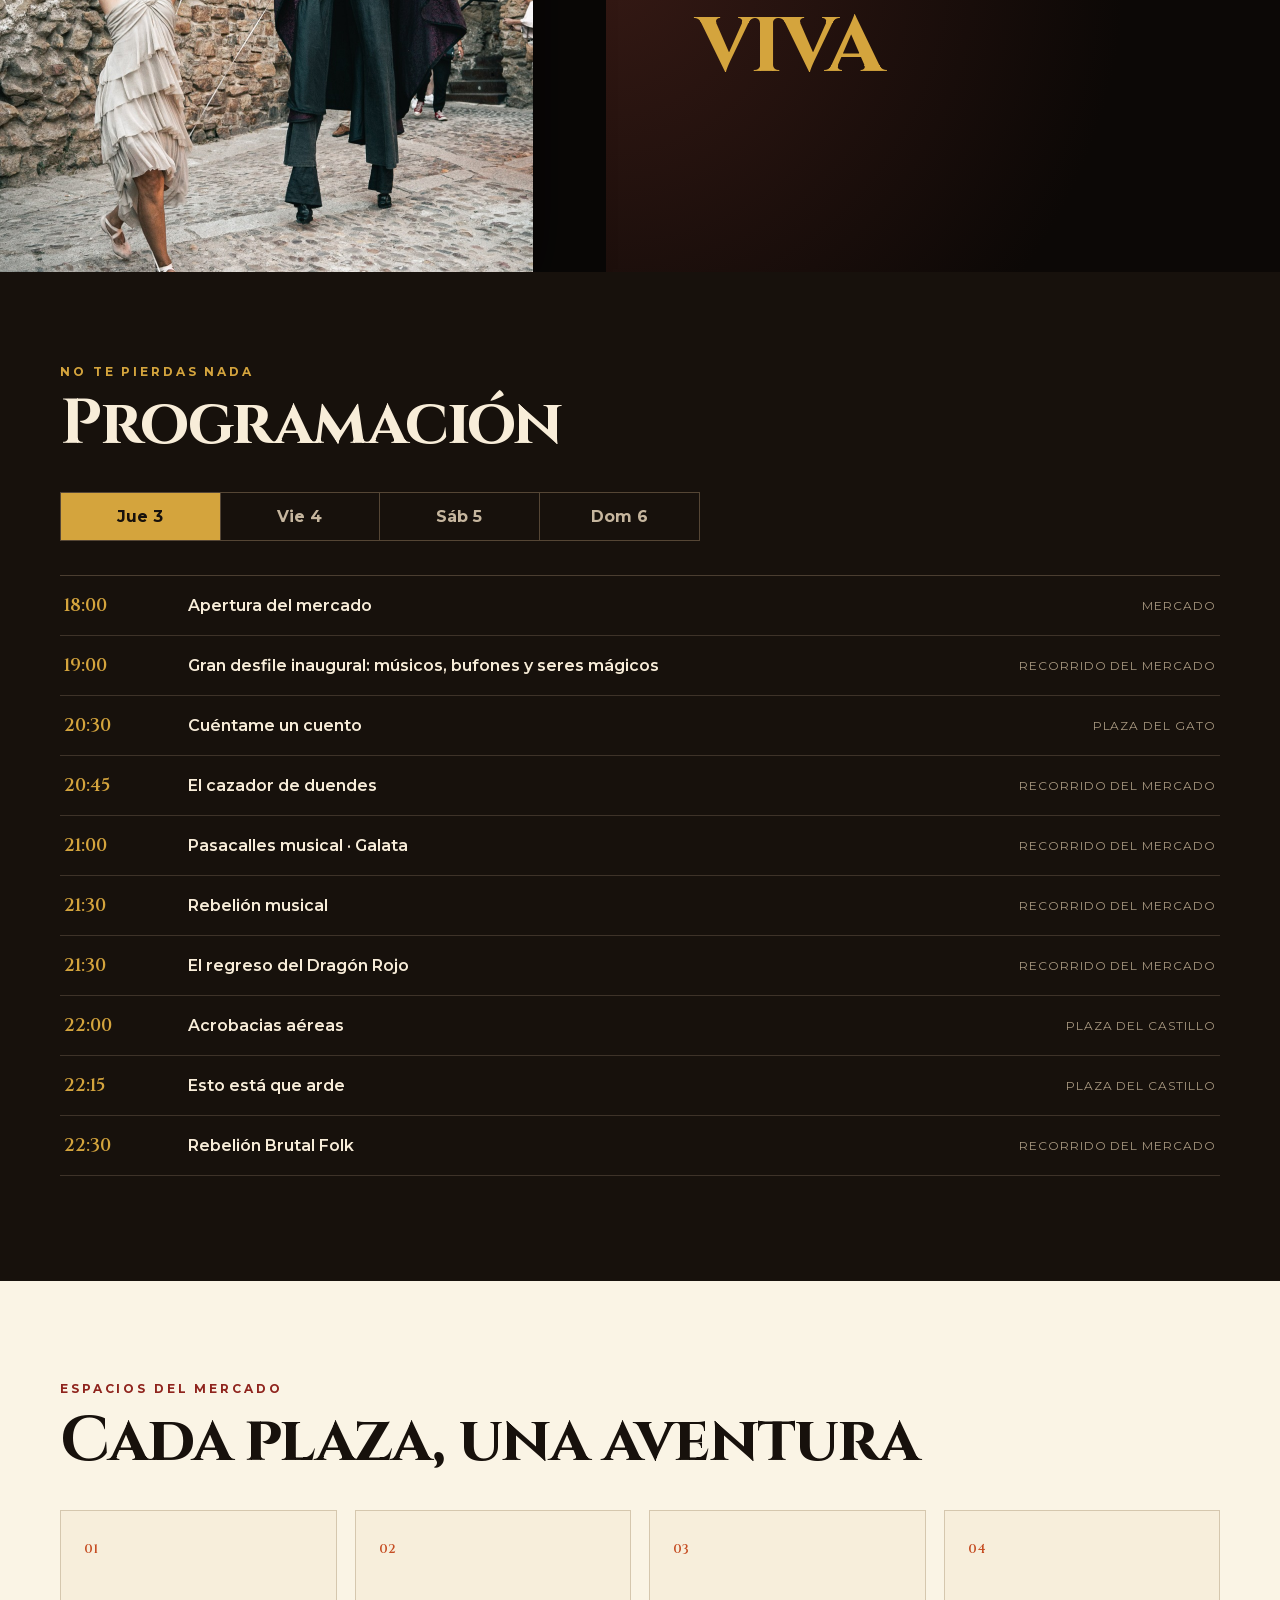
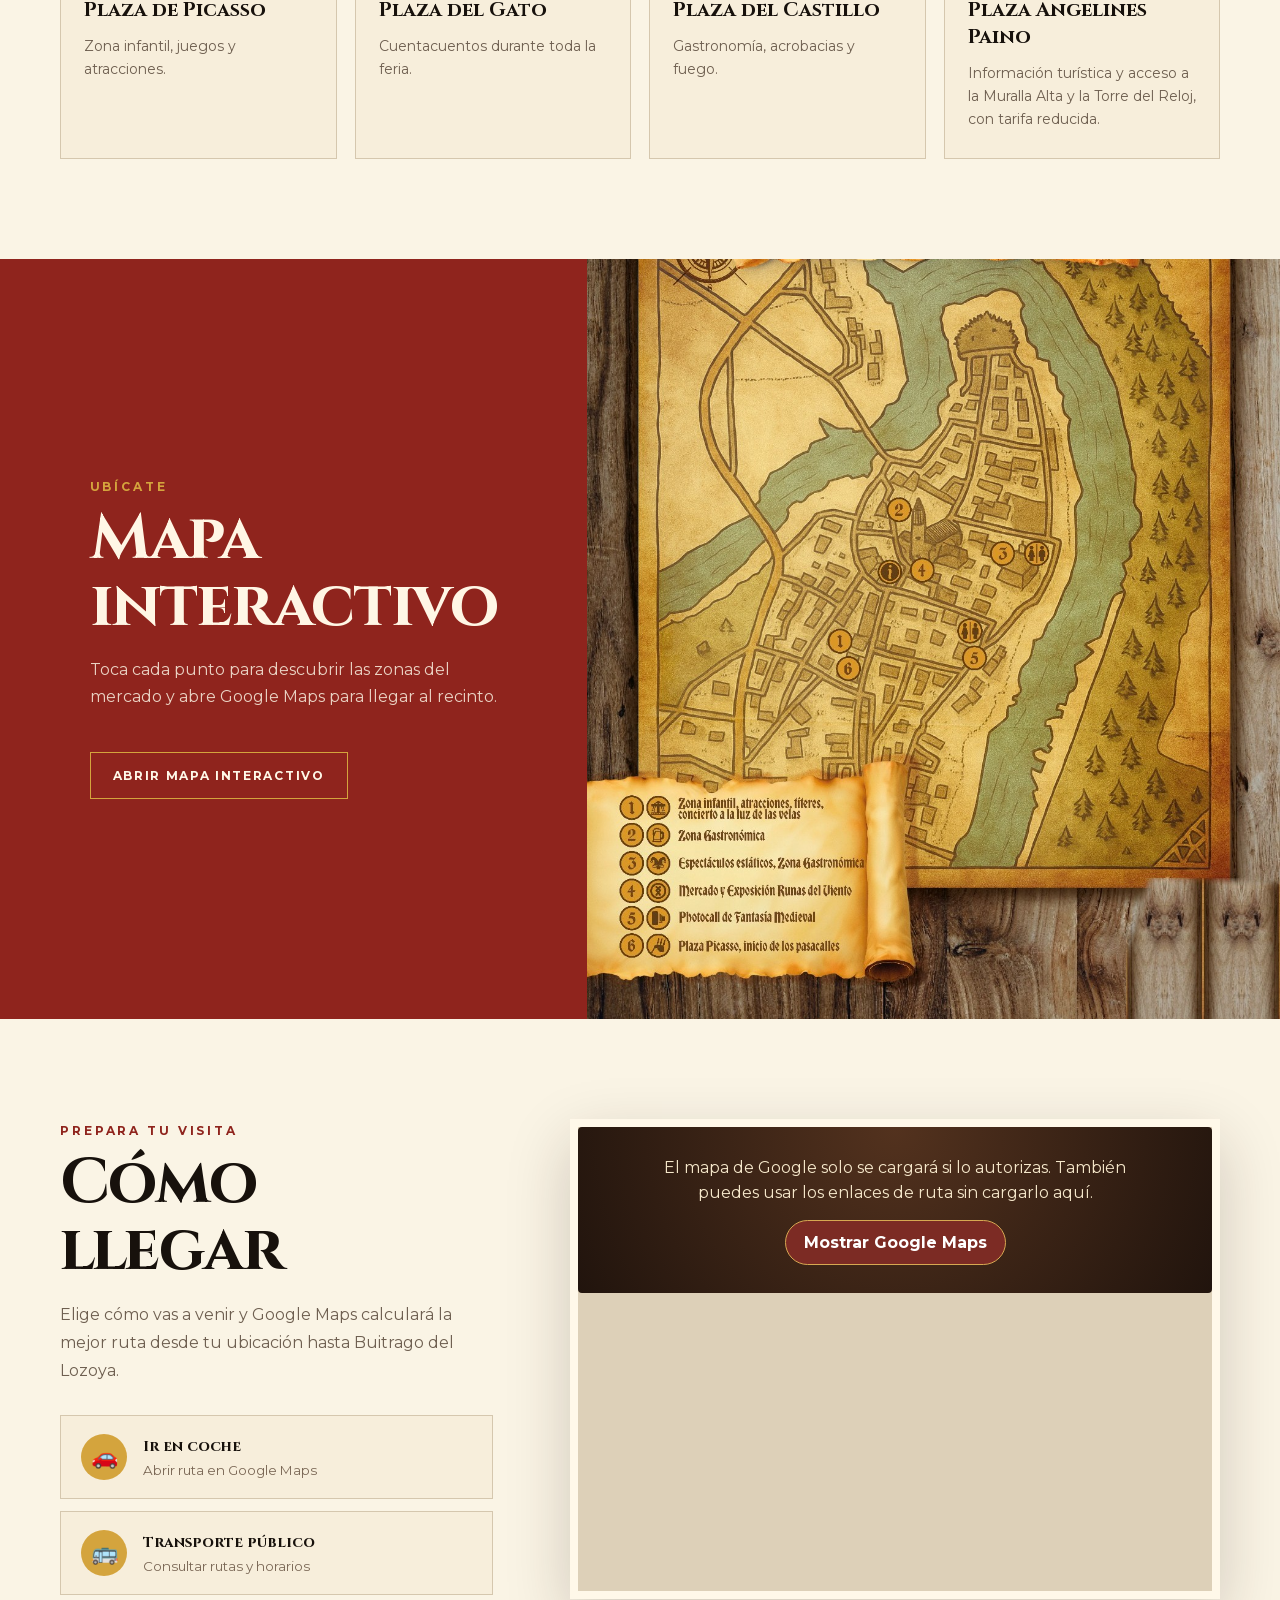
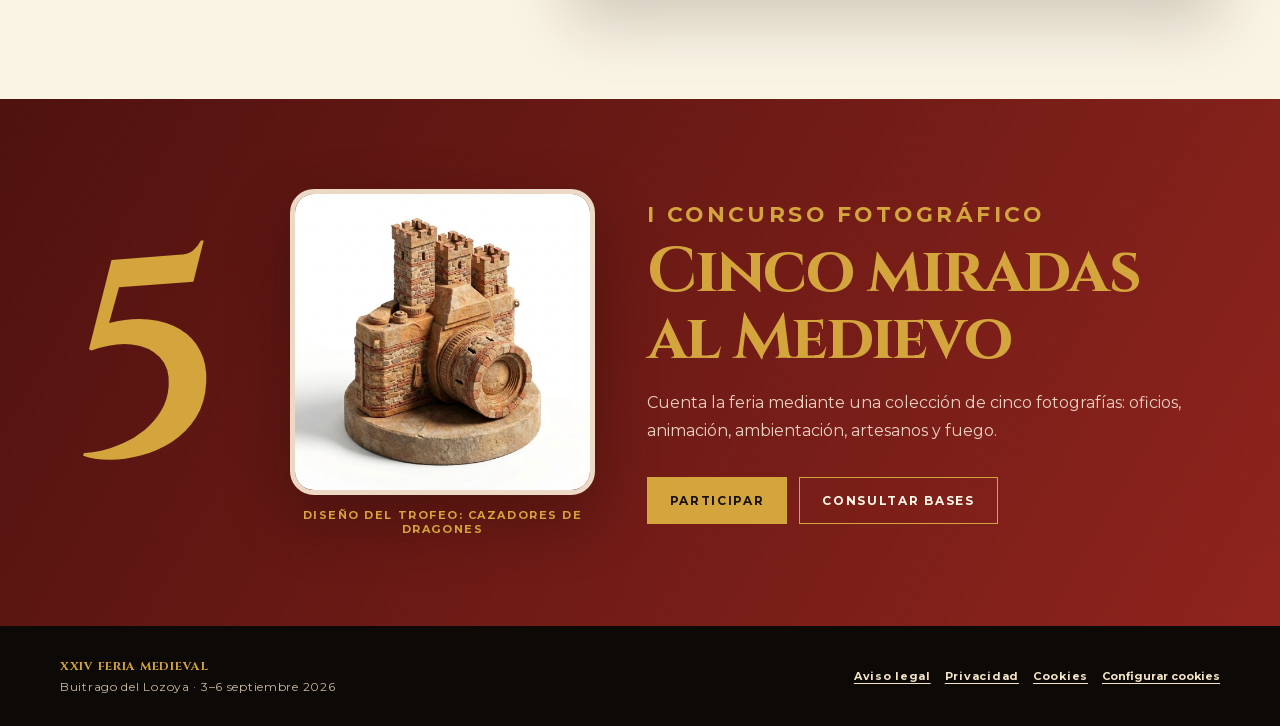
==== commit c20ec725: "Add installable Buitrago PWA" ====
--- a/index.html
+++ b/index.html
@@ -6,6 +6,9 @@
   <meta name="theme-color" content="#17110c">
   <meta name="description" content="Cuenta atrás y programación de la XXIV Feria Medieval de Buitrago del Lozoya, del 3 al 6 de septiembre de 2026.">
   <title>XXIV Feria Medieval · Buitrago del Lozoya</title>
+  <link rel="manifest" href="manifest.webmanifest">
+  <link rel="apple-touch-icon" href="assets/icons/icon-192.png">
+  <link rel="icon" href="assets/icons/icon-192.png" type="image/png">
   <link rel="stylesheet" href="styles.css">
   <link rel="stylesheet" href="privacy.css">
 </head>
@@ -41,7 +44,10 @@
           <p class="opening">Jueves 3 · 18:00 h</p>
         </section>
 
-        <a class="button" href="#programa">Ver programación</a>
+        <div class="hero-actions">
+          <a class="button" href="#programa">Ver programación</a>
+          <button class="button install-app" id="install-app" type="button">Instalar app</button>
+        </div>
       </div>
 
       <figure class="poster-frame">
@@ -261,6 +267,17 @@
     </div>
   </footer>
 
+  <dialog class="install-help" id="install-help" aria-labelledby="install-help-title">
+    <div class="install-help-card">
+      <button class="install-help-close" type="button" aria-label="Cerrar">×</button>
+      <img src="assets/icons/icon-192.png" alt="" width="72" height="72">
+      <h2 id="install-help-title">Instalar Buitrago Medieval</h2>
+      <p class="install-help-ios"><strong>En iPhone:</strong> pulsa Compartir <span aria-hidden="true">□↑</span> y después “Añadir a pantalla de inicio”.</p>
+      <p class="install-help-other"><strong>En tu navegador:</strong> abre el menú y elige “Instalar aplicación” o “Añadir a pantalla de inicio”.</p>
+      <button class="button install-help-ok" type="button">Entendido</button>
+    </div>
+  </dialog>
+
   <script src="privacy.js"></script>
   <script src="app.js"></script>
 </body>
--- a/styles.css
+++ b/styles.css
@@ -61,6 +61,19 @@
 .opening { margin: 14px 0 0; font-size: 12px; font-weight: 700; letter-spacing: .12em; text-transform: uppercase; }
 .button { display: inline-flex; align-items: center; justify-content: center; margin-top: 26px; padding: 15px 22px; border: 1px solid var(--gold); color: #fff8e8; background: transparent; font-size: 12px; font-weight: 700; text-transform: uppercase; letter-spacing: .14em; cursor: pointer; transition: .2s ease; }
 .button:hover { background: var(--gold); color: var(--ink); }
+.hero-actions { display: flex; flex-wrap: wrap; gap: 12px; }
+.install-app { color: var(--ink); background: var(--gold); }
+.install-app:hover { color: #fff8e8; background: var(--red); border-color: var(--red); }
+.install-help { width: min(92vw, 460px); padding: 0; border: 1px solid var(--gold); border-radius: 20px; color: var(--ink); background: var(--paper); box-shadow: 0 30px 90px rgba(0,0,0,.65); }
+.install-help::backdrop { background: rgba(8,5,3,.82); backdrop-filter: blur(5px); }
+.install-help-card { position: relative; padding: 32px; text-align: center; }
+.install-help-card img { margin: 0 auto 18px; border-radius: 16px; }
+.install-help-card h2 { font-size: 28px; }
+.install-help-card p { color: #6f5d4c; line-height: 1.65; }
+.install-help-close { position: absolute; top: 10px; right: 10px; width: 42px; height: 42px; padding: 0; border: 0; border-radius: 50%; color: #fff; background: var(--red); font-size: 28px; cursor: pointer; }
+.install-help-ok { margin-top: 10px; color: #fff; background: var(--red); border-color: var(--red); }
+.install-help [hidden] { display: none !important; }
+@media (display-mode: standalone) { .install-app { display: none; } }
 .poster-frame { margin: 0; transform: rotate(1.5deg); box-shadow: 0 26px 70px rgba(0,0,0,.55); border: 8px solid rgba(241,231,207,.93); }
 .poster-frame img { width: 100%; }
 
@@ -211,6 +224,7 @@
 .route-card small { margin-top: 5px; color: #7a6755; }
 .google-map { min-height: 480px; border: 8px solid #fff8e9; box-shadow: 0 22px 60px rgba(41,25,14,.2); background: #ddd0b8; }
 .google-map iframe { display: block; width: 100%; height: 480px; border: 0; }
+.google-map iframe[hidden], .google-map [hidden] { display: none !important; }
 footer { padding: 32px 0; color: #c9b89e; background: #0c0907; }
 .footer-inner { display: flex; justify-content: space-between; gap: 20px; font-size: 12px; letter-spacing: .06em; }
 .footer-inner strong { color: var(--gold); font-family: var(--serif); }
@@ -277,6 +291,7 @@
   .brand { font-size: 12px; }
   .hero-grid { grid-template-columns: 1fr; padding: 58px 0; }
   .hero-copy { text-align: center; }
+  .hero-actions { justify-content: center; }
   .lead { font-size: 15px; }
   .countdown-panel { padding: 18px 12px; }
   .countdown strong { font-size: 34px; }
@@ -296,8 +311,10 @@
   .rithuals-feature { margin-top: 36px; grid-template-columns: 1fr; gap: 14px; }
   .rithuals-feature img { aspect-ratio: 4 / 5; }
   .galata-show { grid-template-columns: 1fr; min-height: 0; }
+  .galata-copy, .galata-photo { min-width: 0; }
   .galata-copy { min-height: 230px; padding: 55px 28px 42px; text-align: center; }
   .galata-copy h2 { font-size: clamp(62px, 21vw, 90px); }
+  #raebellion-title { font-size: clamp(46px, 14vw, 60px); }
   .galata-photo { min-height: 0; }
   .galata-photo img { height: auto; max-height: none; }
   .capture-show { padding: 65px 0; }
